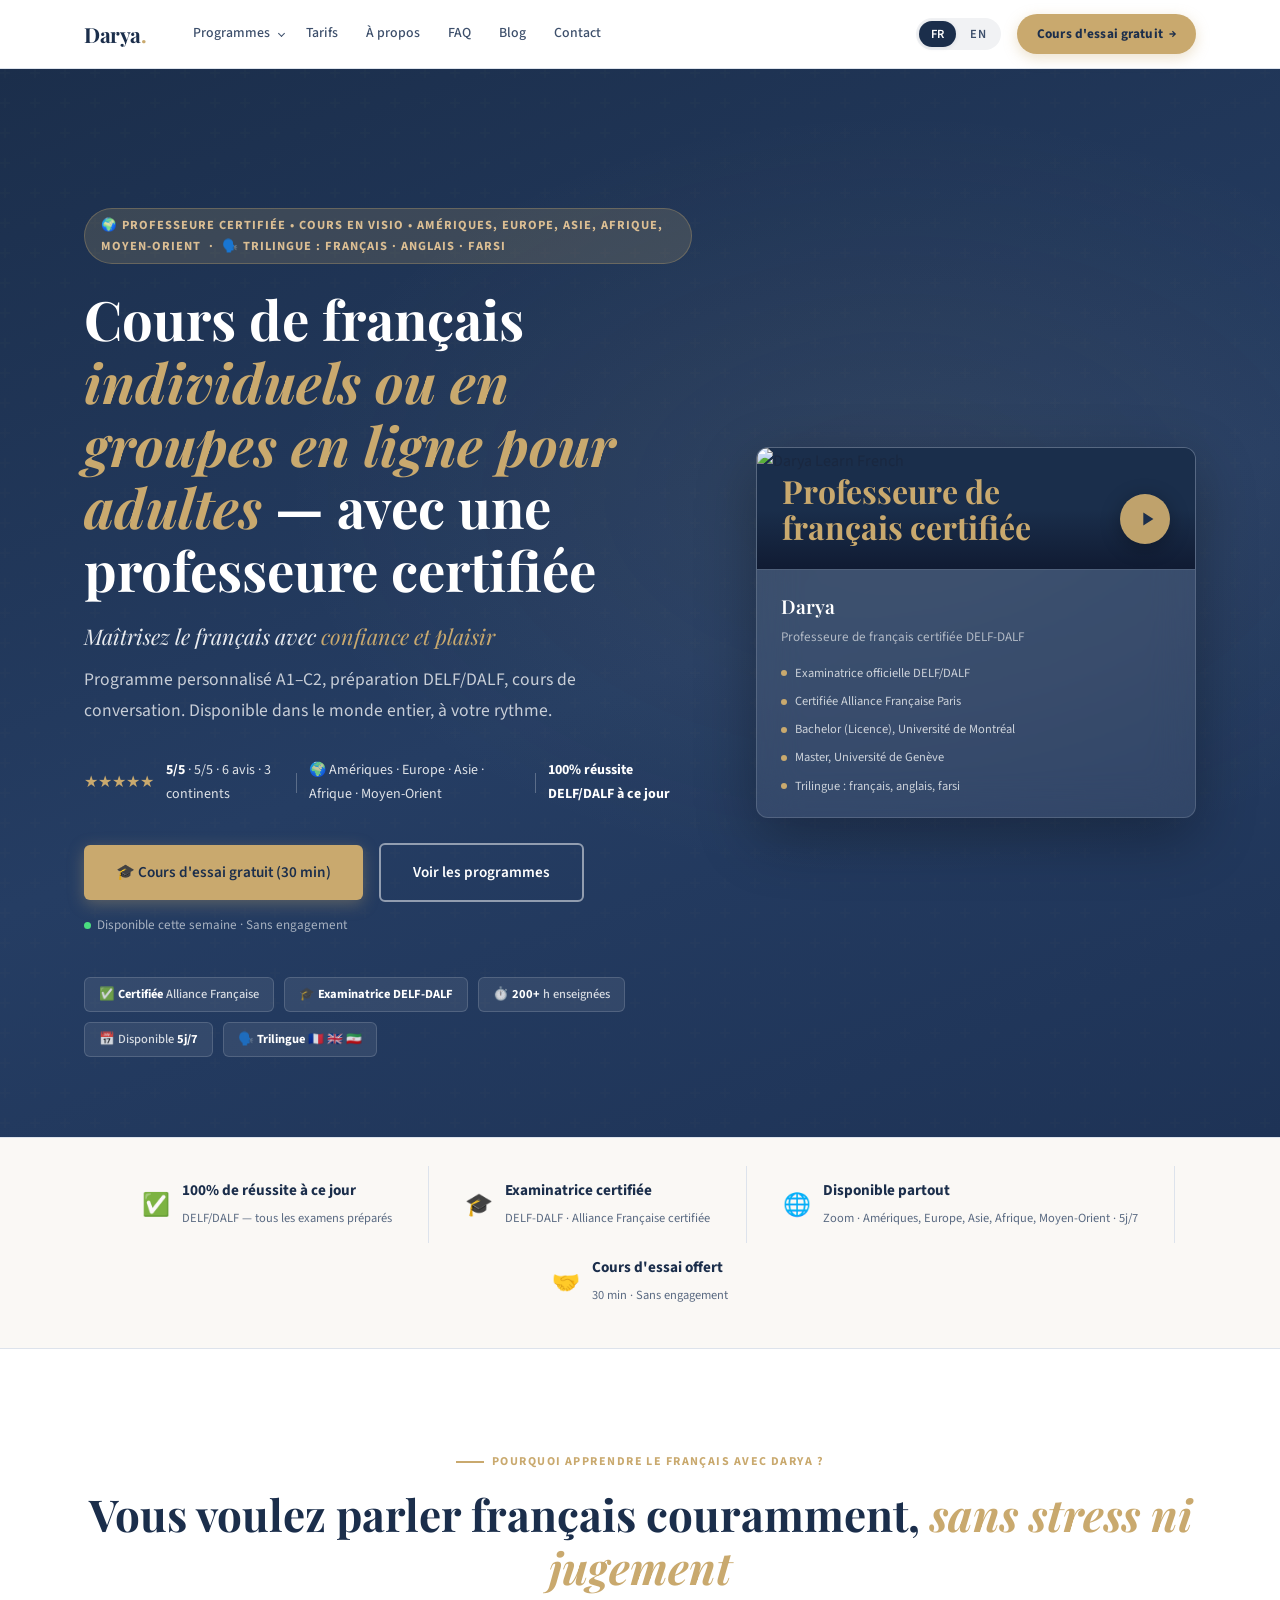
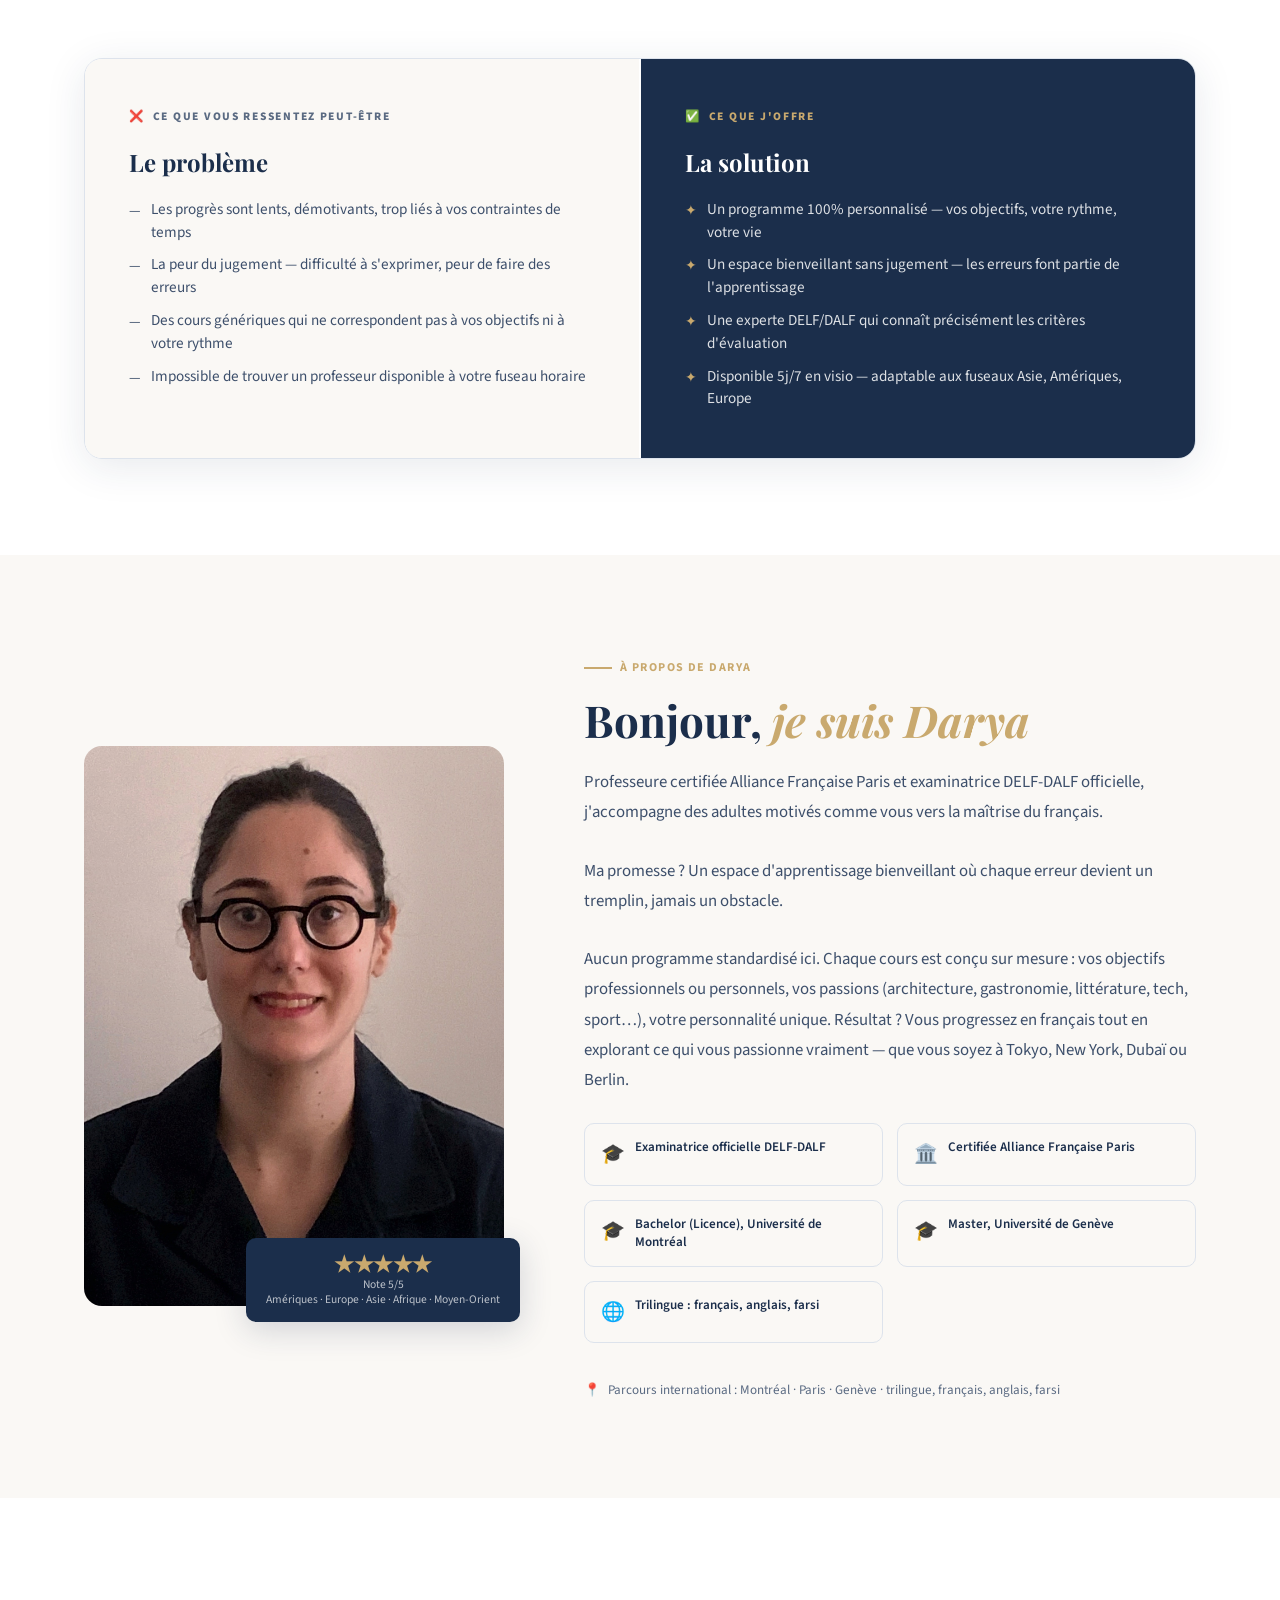
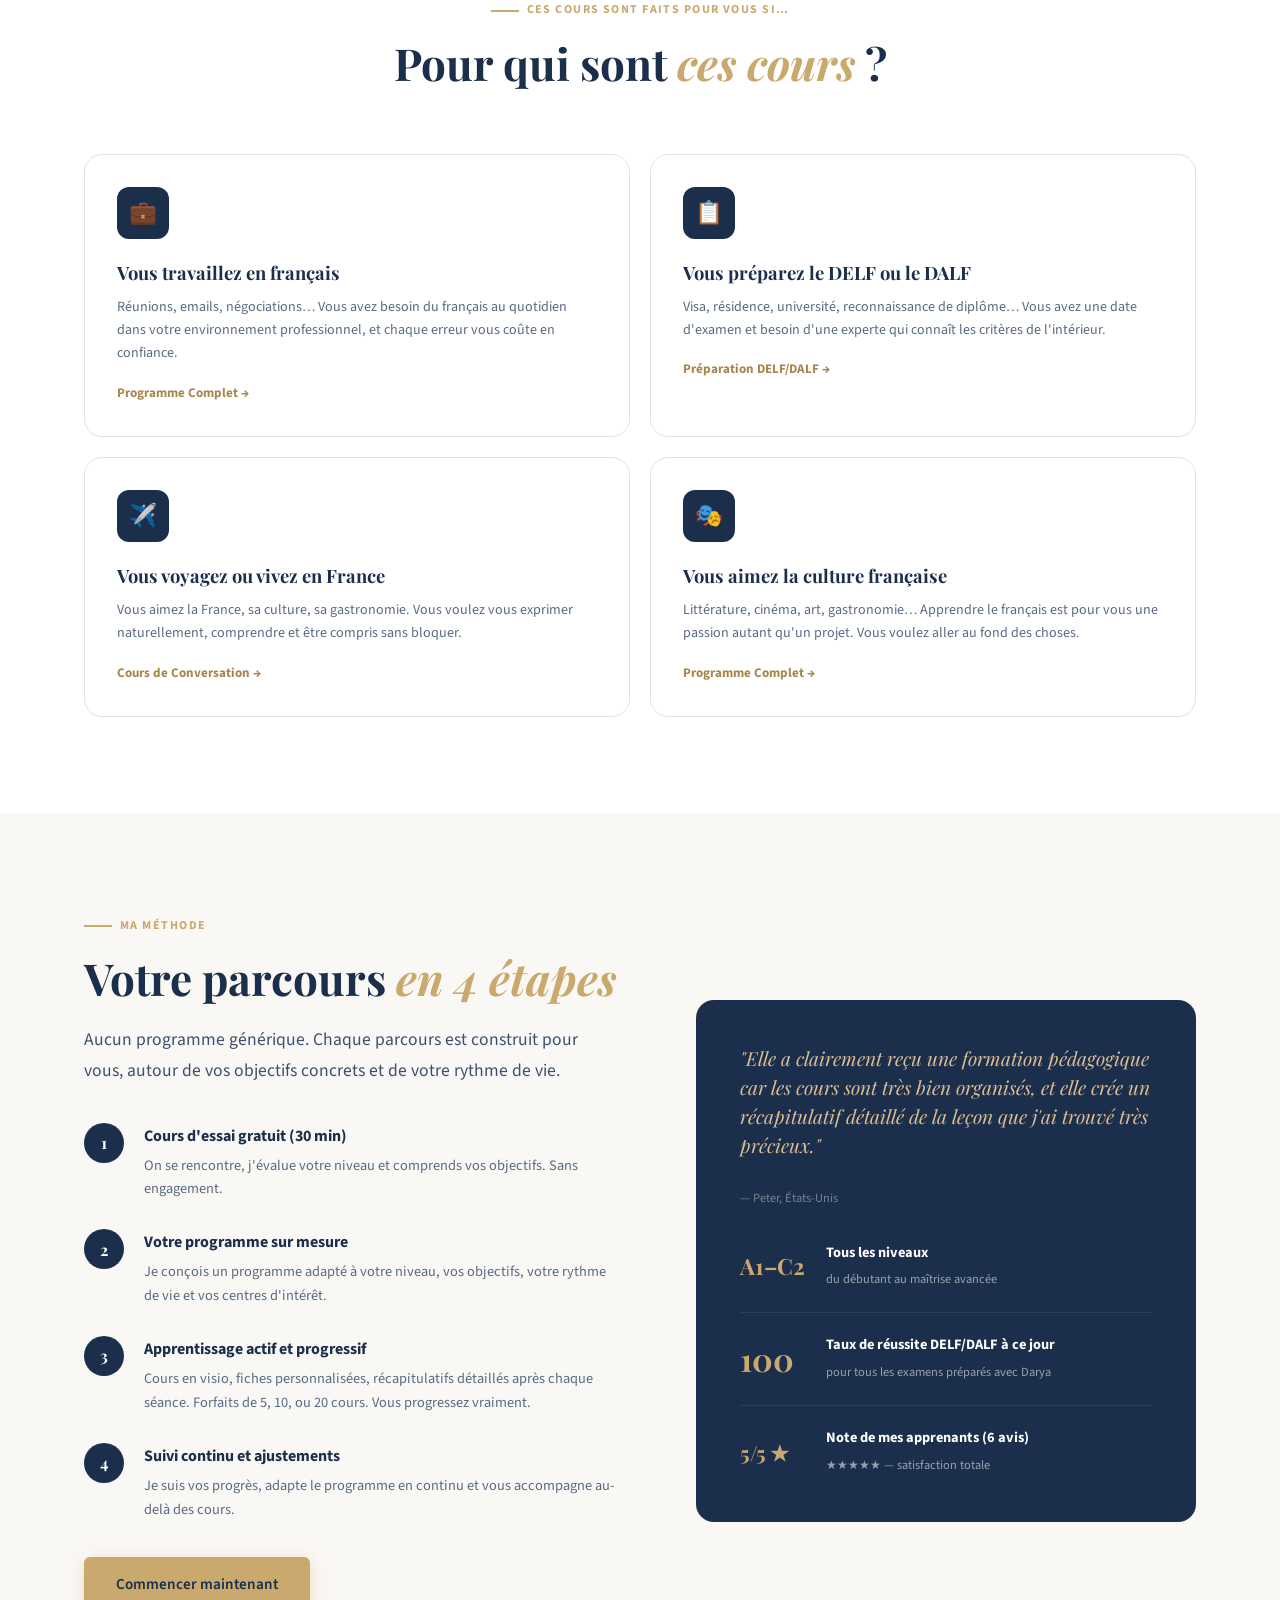
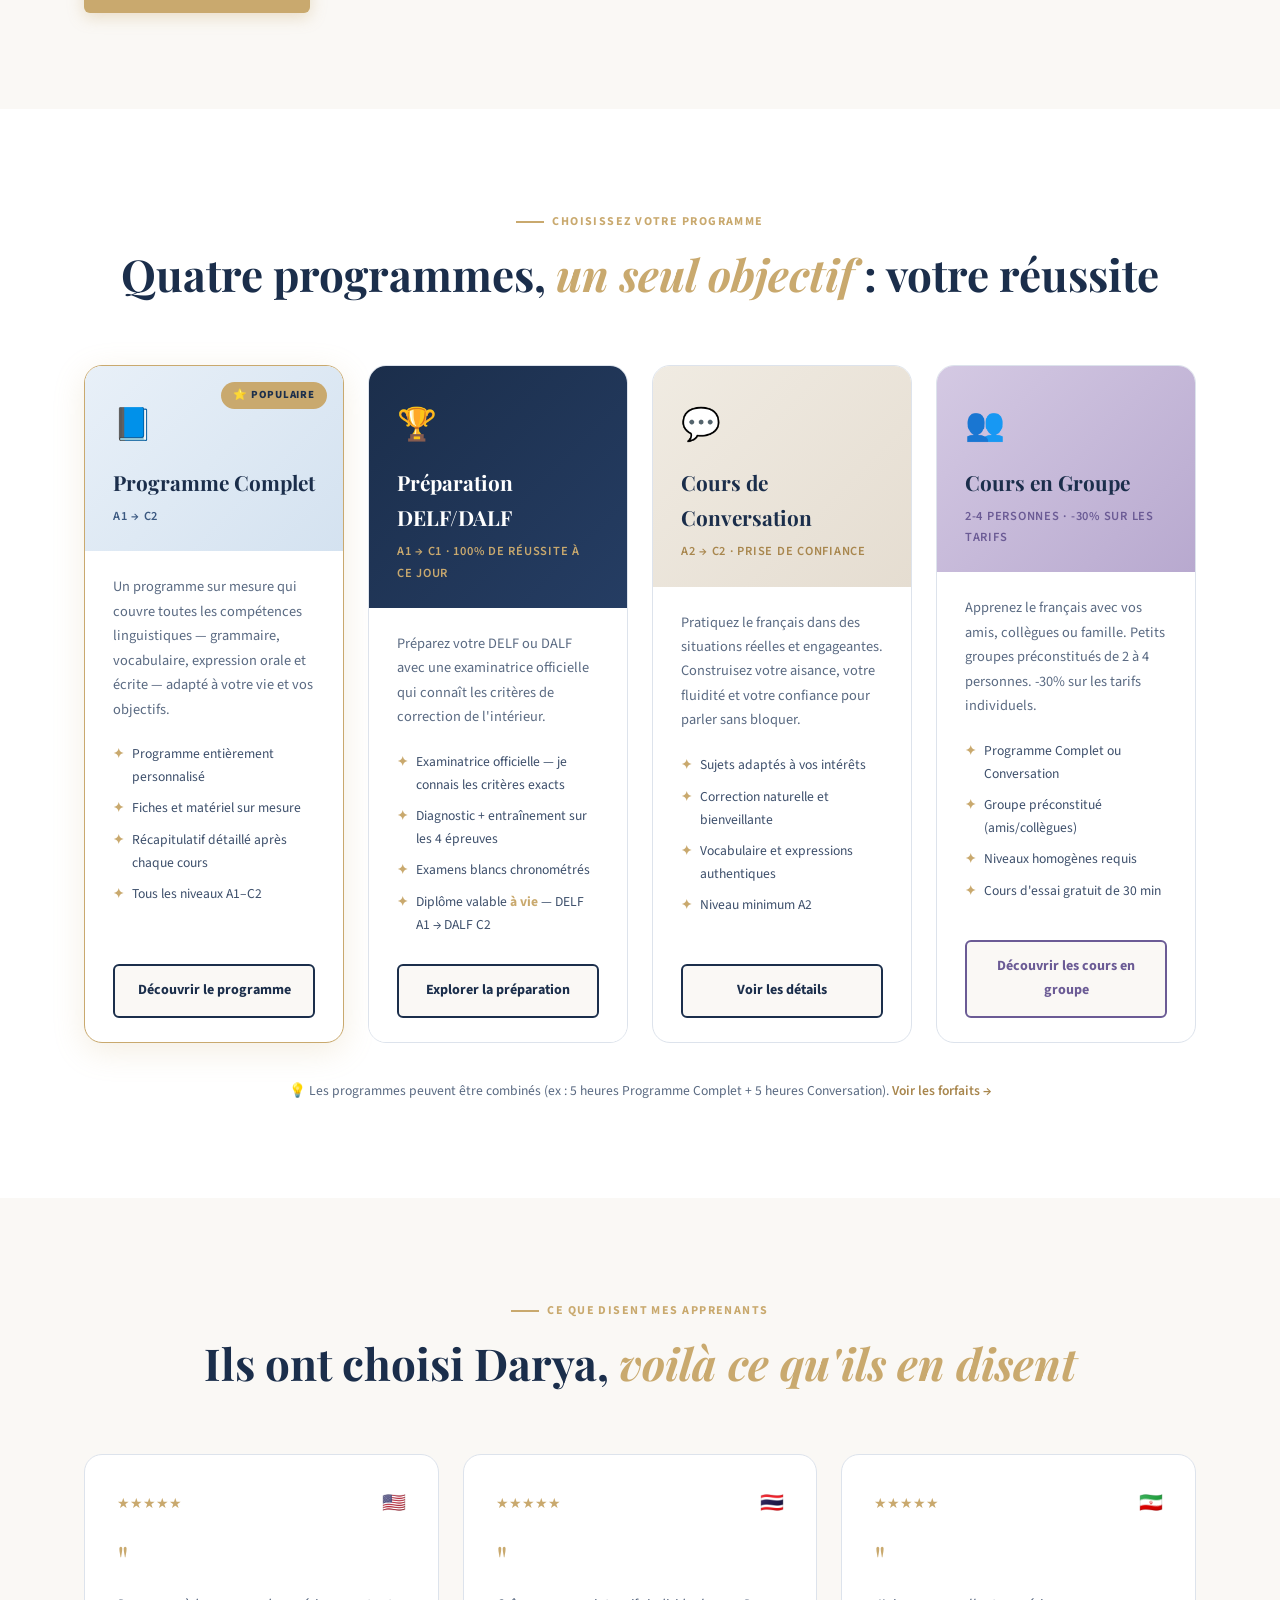
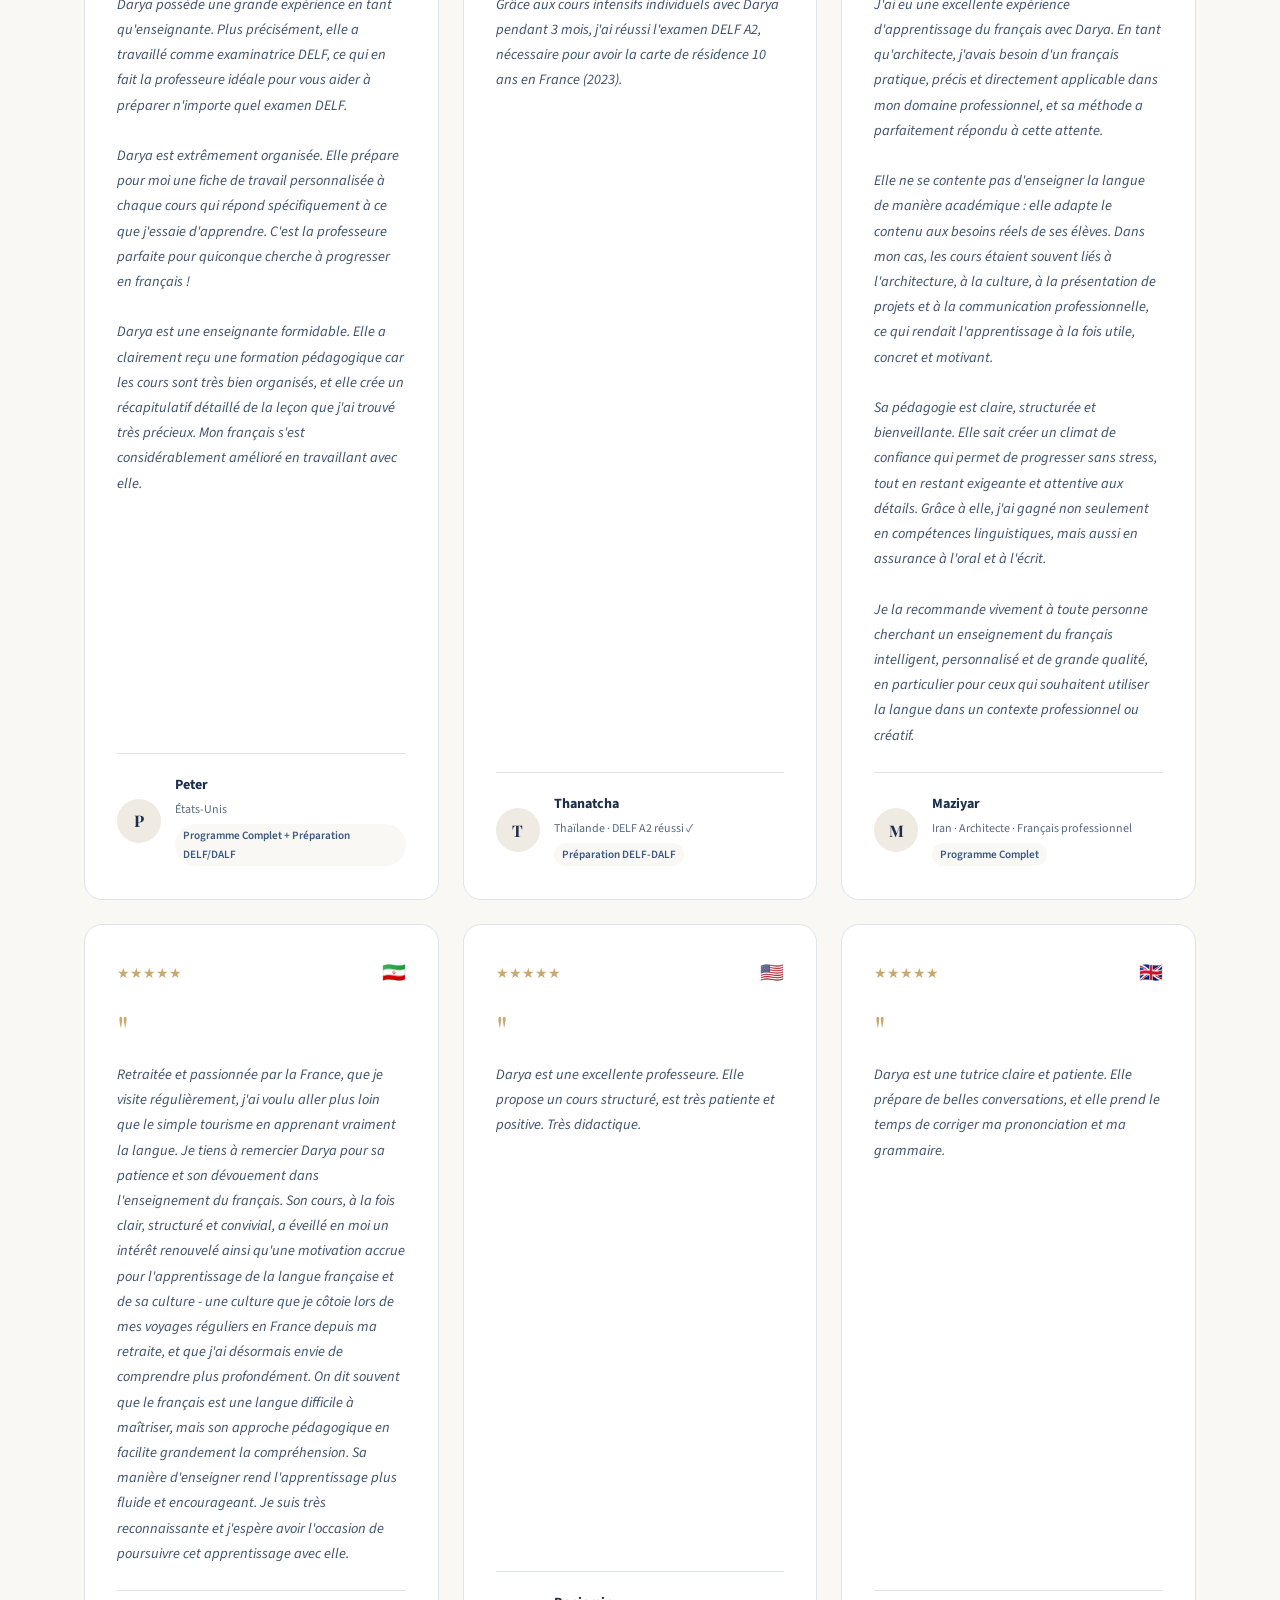
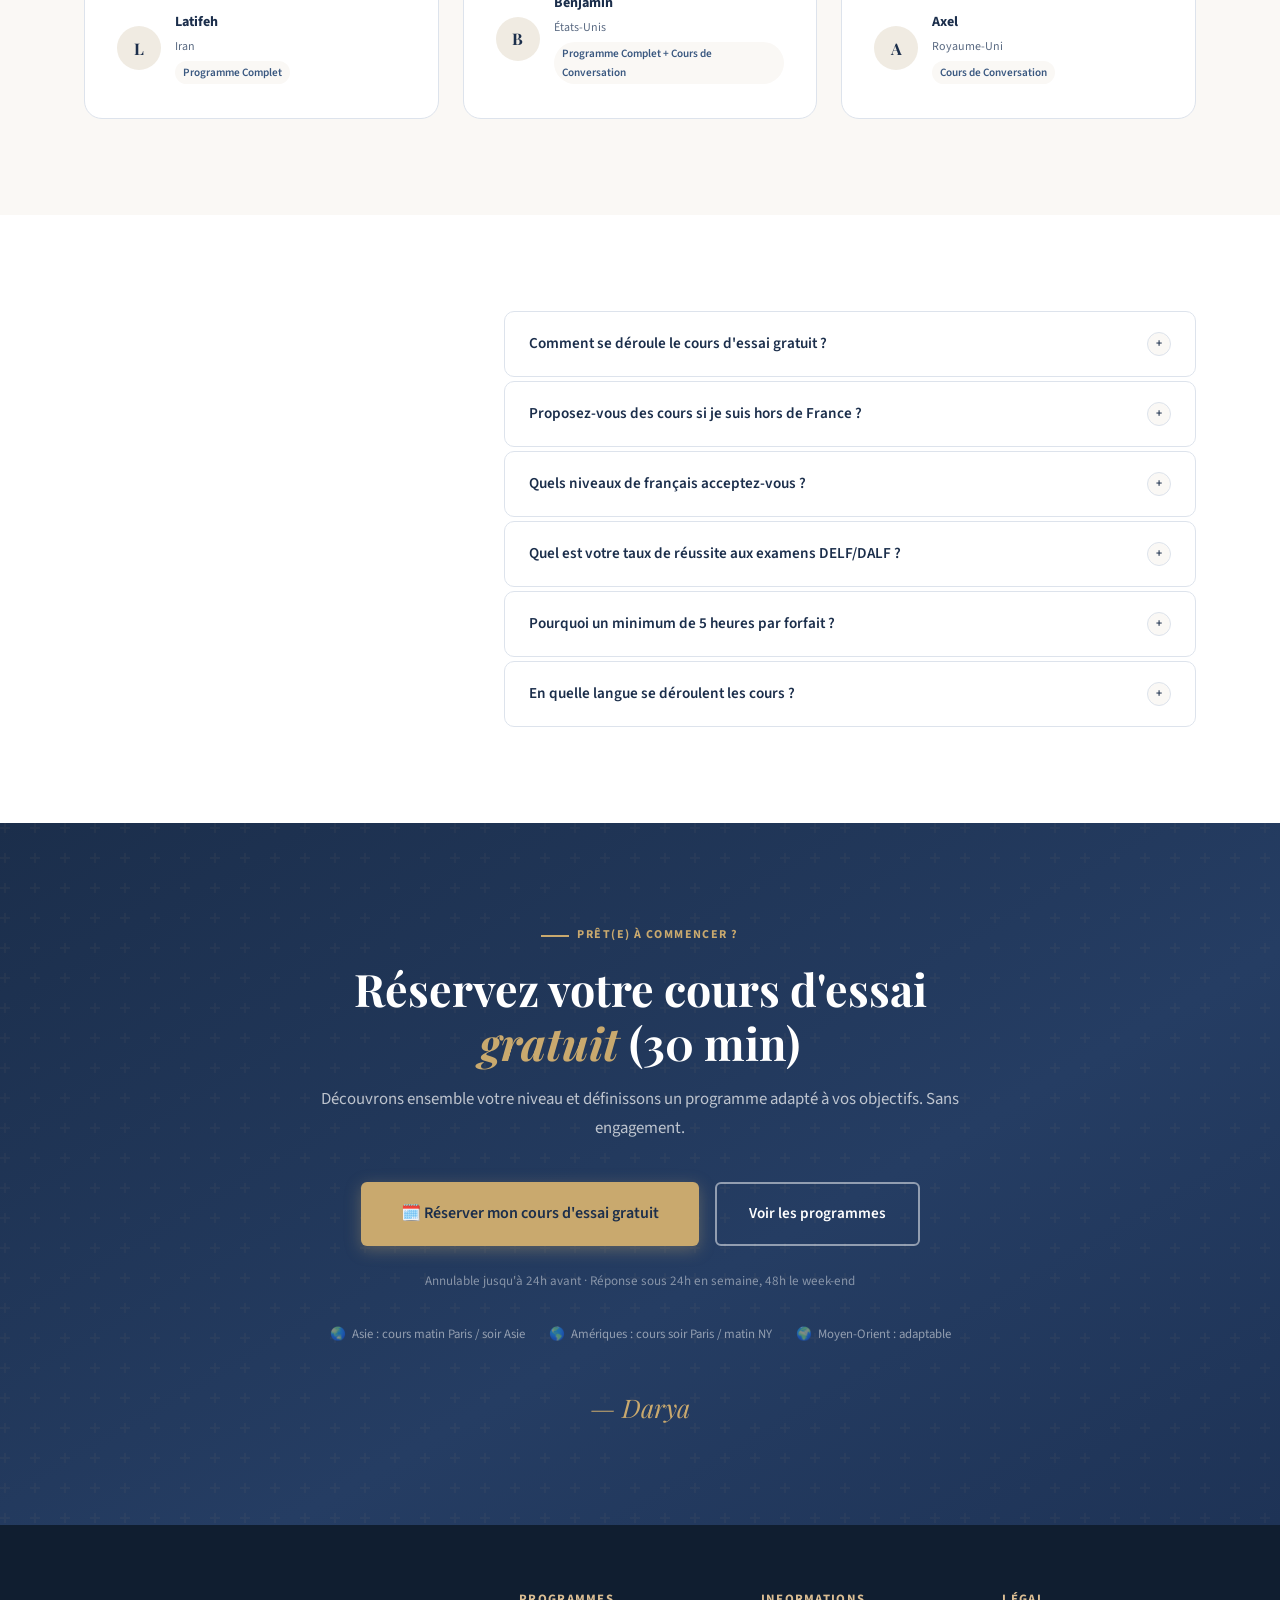
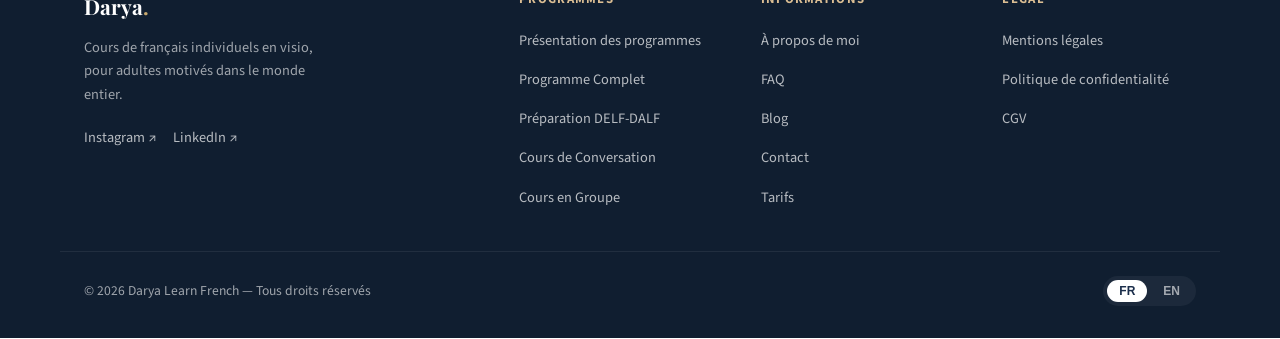
==== index.html @ 9ae34619 "Version finale 100% sans video" ====
<!DOCTYPE html>
<html lang="fr" data-lang="fr">

<head>
  <meta charset="UTF-8" />
  <meta name="viewport" content="width=device-width, initial-scale=1.0" />

  <!-- ══ SEO META ══ -->
  <title>Darya — Cours de français individuel en ligne pour adultes | Professeure certifiée DELF-DALF</title>
  <!-- EN title (for /en/ page): Darya — Individual Online French Lessons for Adults | DELF-DALF Certified Teacher -->
  <!-- Meta description : une seule par URL — FR pour /, EN pour /en/ -->
  <meta name="description"
    content="Cours de français individuel et en groupe en ligne pour adultes avec Darya, professeure certifiée DELF-DALF & Alliance Française. Niveaux A1–C2. Cours en groupe 2-4 personnes (-30%). 100% de réussite DELF/DALF à ce jour. Premier cours offert — Amériques, Europe, Asie." />
  <!-- EN meta description (à utiliser sur /en/) : Individual and group online French lessons for adults with Darya, DELF-DALF & Alliance Française certified teacher. Levels A1–C2. Group classes 2-4 people (-30%). 100% DELF/DALF pass rate. Free trial class — Americas, Europe, Asia. -->
  <link rel="canonical" href="https://daryalearnfrench.com/" />
  <!-- hreflang SEO international — marchés principaux -->
  <link rel="alternate" hreflang="fr" href="https://daryalearnfrench.com/" />
  <link rel="alternate" hreflang="fr-CA" href="https://daryalearnfrench.com/" />
  <link rel="alternate" hreflang="fr-CH" href="https://daryalearnfrench.com/" />
  <link rel="alternate" hreflang="fr-BE" href="https://daryalearnfrench.com/" />
  <link rel="alternate" hreflang="en" href="https://daryalearnfrench.com/en/" />
  <link rel="alternate" hreflang="en-US" href="https://daryalearnfrench.com/en/" />
  <link rel="alternate" hreflang="en-GB" href="https://daryalearnfrench.com/en/" />
  <link rel="alternate" hreflang="en-CA" href="https://daryalearnfrench.com/en/" />
  <link rel="alternate" hreflang="en-AU" href="https://daryalearnfrench.com/en/" />
  <link rel="alternate" hreflang="x-default" href="https://daryalearnfrench.com/" />

  <!-- Meta keywords (cohérence avec les autres pages du site) -->
  <meta name="keywords"
    content="cours de français en ligne, cours de français en groupe, professeure de français certifiée, cours particuliers français adultes, DELF DALF préparation, apprendre le français, French lessons online, French group classes, online French teacher, French tutor, learn French online, cours de français individuel, French small groups" />

  <!-- ══ OPEN GRAPH ══ -->
  <meta property="og:type" content="website" />
  <meta property="og:url" content="https://daryalearnfrench.com/" />
  <meta property="og:locale" content="fr_FR" />
  <meta property="og:locale:alternate" content="en_US" />
  <meta property="og:title"
    content="Darya — Cours de français individuel en ligne pour adultes | Professeure certifiée DELF-DALF" />
  <meta property="og:description"
    content="Cours individuels et en groupe en visio, programme personnalisé A1–C2. Cours en groupe 2-4 personnes (-30%). 100% de réussite DELF/DALF à ce jour. Amériques, Europe, Asie. Premier cours offert." />
  <meta property="og:image" content="https://daryalearnfrench.com/assets/og-image.jpg" />
  <meta property="og:image:alt" content="Darya, professeure de français certifiée DELF-DALF et Alliance Française" />
  <meta name="twitter:card" content="summary_large_image" />
  <meta name="twitter:title"
    content="Darya — Cours de français individuel en ligne pour adultes | Professeure certifiée DELF-DALF" />
  <meta name="twitter:description"
    content="Cours individuels et en groupe en visio, programme personnalisé A1–C2. Cours en groupe 2-4 personnes (-30%). 100% de réussite DELF/DALF à ce jour. Amériques, Europe, Asie. Premier cours offert." />
  <meta name="twitter:image" content="https://daryalearnfrench.com/assets/og-image.jpg" />

  <!-- ══ SCHEMA.ORG ══ -->
  <script type="application/ld+json">
  {
    "@context": "https://schema.org",
    "@graph": [
      {
        "@type": "Person",
        "@id": "https://daryalearnfrench.com/#darya",
        "name": "Darya",
        "jobTitle": "Professeure de français certifiée",
        "description": "Professeure de français certifiée DELF-DALF et Alliance Française, examinatrice officielle, cours individuels en visio pour adultes",
        "knowsLanguage": ["fr", "en", "fa"],
        "hasCredential": [
          { "@type": "EducationalOccupationalCredential", "name": "Certification DELF-DALF Examinatrice officielle" },
          { "@type": "EducationalOccupationalCredential", "name": "Alliance Française Paris — Certifiée" },
          { "@type": "EducationalOccupationalCredential", "name": "Bachelor (Licence), Université de Montréal" },
          { "@type": "EducationalOccupationalCredential", "name": "Master, Université de Genève" }
        ],
        "url": "https://daryalearnfrench.com/",
        "sameAs": ["https://www.linkedin.com/in/darya-feral-french-teacher-fle/"],
        "areaServed": [
          {"@type": "Country", "name": "United States"},
          {"@type": "Country", "name": "Canada"},
          {"@type": "Country", "name": "United Kingdom"},
          {"@type": "Country", "name": "Australia"},
          {"@type": "Country", "name": "Germany"},
          {"@type": "Country", "name": "Brazil"},
          {"@type": "Country", "name": "Japan"},
          {"@type": "Country", "name": "Switzerland"},
          {"@type": "Country", "name": "Belgium"},
          {"@type": "Country", "name": "France"},
          "Worldwide"
        ],
        "serviceType": ["French lessons", "Cours de français", "DELF preparation", "DALF preparation", "Conversation classes", "French group classes", "Cours de français en groupe"]
      },
      {
        "@type": "EducationalOrganization",
        "name": "Darya Learn French",
        "url": "https://daryalearnfrench.com/",
        "description": "Cours de français individuels et en groupe en ligne pour adultes, niveaux A1 à C2. Cours en petits groupes de 2-4 personnes.",
        "founder": { "@id": "https://daryalearnfrench.com/#darya" },
        "areaServed": "Worldwide",
        "availableLanguage": ["French", "English"]
      },
      {
        "@type": "Course",
        "name": "Programme Complet de Français A1–C2",
        "description": "Programme personnalisé couvrant tous les niveaux de A1 à C2, adapté à votre rythme et vos objectifs",
        "provider": { "@id": "https://daryalearnfrench.com/#darya" },
        "educationalLevel": "A1 to C2",
        "courseMode": "online",
        "inLanguage": "fr",
        "offers": { "@type": "Offer", "availability": "https://schema.org/InStock", "priceCurrency": "EUR", "priceSpecification": { "@type": "UnitPriceSpecification", "priceCurrency": "EUR", "description": "Forfait minimum 5 heures, tarif personnalisé selon programme. Free 30-min trial class available." }, "url": "https://daryalearnfrench.com/tarifs" }
      },
      {
        "@type": "Course",
        "name": "Cours de Français en Petits Groupes",
        "description": "Cours de français en ligne en petits groupes de 2 à 4 personnes, programme complet ou conversation. -30% sur les tarifs individuels.",
        "provider": { "@id": "https://daryalearnfrench.com/#darya" },
        "educationalLevel": "A1 to C2",
        "courseMode": "online",
        "inLanguage": "fr",
        "audience": {
          "@type": "EducationalAudience",
          "audienceType": "Small groups of 2-4 people"
        },
        "offers": {
          "@type": "AggregateOffer",
          "availability": "https://schema.org/InStock",
          "priceCurrency": "EUR",
          "lowPrice": "123",
          "highPrice": "315",
          "offerCount": "4",
          "url": "https://daryalearnfrench.com/cours-en-groupe"
        }
      },
      {
        "@type": "FAQPage",
        "mainEntity": [
          {
            "@type": "Question",
            "name": "Comment se déroule un cours d'essai gratuit ?",
            "acceptedAnswer": { "@type": "Answer", "text": "Le cours d'essai dure 30 minutes. Nous faisons connaissance, j'évalue votre niveau actuel, et nous définissons ensemble vos objectifs. C'est un échange sans engagement, en visio, sur Zoom." }
          },
          {
            "@type": "Question",
            "name": "Quels niveaux de français proposez-vous ?",
            "acceptedAnswer": { "@type": "Answer", "text": "J'accompagne tous les niveaux, de A1 (grand débutant) à C2 (maîtrise avancée). Chaque programme est entièrement personnalisé." }
          },
          {
            "@type": "Question",
            "name": "Proposez-vous des cours aux apprenants hors de France ?",
            "acceptedAnswer": { "@type": "Answer", "text": "Oui. Mes cours sont disponibles dans le monde entier — en Europe, en Asie et en Amérique. Les cours ont lieu en visio sur Zoom, 5 jours sur 7." }
          },
          {
            "@type": "Question",
            "name": "Pourquoi proposez-vous des forfaits minimum de 5 heures ?",
            "acceptedAnswer": { "@type": "Answer", "text": "L'apprentissage d'une langue demande de la régularité. Un forfait minimum de 5 heures me permet de construire un programme cohérent, de suivre votre progression et d'adapter continuellement le contenu à vos besoins. Les progrès réels se construisent dans la durée." }
          },
          {
            "@type": "Question",
            "name": "Quel est votre taux de réussite aux examens DELF/DALF ?",
            "acceptedAnswer": { "@type": "Answer", "text": "À ce jour, 100% des apprenants que j'ai préparés au DELF ou DALF ont réussi leur examen. En tant qu'examinatrice officielle certifiée, je connais précisément les critères d'évaluation et j'adapte la préparation en conséquence." }
          },
          {
            "@type": "Question",
            "name": "Proposez-vous des cours de français en groupe ?",
            "acceptedAnswer": { "@type": "Answer", "text": "Oui, je propose des cours en petits groupes de 2 à 4 personnes avec -30% sur les tarifs individuels. Vous devez venir avec votre groupe déjà formé (amis, collègues, famille). Tous les membres doivent avoir un niveau similaire (écart maximum d'1 sous-niveau). Un cours d'essai gratuit de 30 minutes est offert pour vérifier l'homogénéité du groupe." }
          }
        ]
      },
      {
        "@type": "AggregateRating",
        "itemReviewed": { "@id": "https://daryalearnfrench.com/#darya" },
        "ratingValue": "5",
        "bestRating": "5",
        "ratingCount": "6"
      }
    ]
  }
  </script>

  <!-- ══ FONTS ══ -->
  <link rel="preconnect" href="https://fonts.googleapis.com" />
  <link rel="preconnect" href="https://fonts.gstatic.com" crossorigin />
  <link
    href="https://fonts.googleapis.com/css2?family=Playfair+Display:ital,wght@0,400;0,600;0,700;1,400;1,600&family=Source+Sans+3:wght@300;400;500;600;700&display=swap"
    rel="stylesheet" />

  <!-- ══ COMPONENTS ══ -->
  <script src="./components/header.js" defer></script>
  <script src="./components/footer.js" defer></script>

  <style>
    /* ══════════════════════════════════════════
       CSS VARIABLES — DESIGN SYSTEM
    ══════════════════════════════════════════ */
    :root {
      --navy: #1B2E4B;
      --navy-mid: #253d63;
      --navy-light: #3a5880;
      --gold: #C9A96E;
      --gold-light: #dbbe93;
      --gold-dark: #a8864d;
      --cream: #FAF8F5;
      --cream-dark: #F0EBE2;
      --white: #FFFFFF;

      /* Palette pour "Cours en Groupe" - violet/lavande */
      --group-primary: #6B5B95;
      /* violet profond */
      --group-primary-light: #8b7db8;
      /* violet clair */
      --group-primary-dark: #4a3d6b;
      /* violet foncé */
      --group-accent: #B8A9CF;
      /* lavande */
      --group-accent-light: #d4c9e3;
      /* lavande clair */

      --text: #1A2840;
      --text-mid: #3d4f6b;
      --text-muted: #5a6a82;
      --border: #dde3ec;
      --shadow: rgba(27, 46, 75, 0.10);
      --shadow-lg: rgba(27, 46, 75, 0.18);

      --font-display: 'Playfair Display', Georgia, serif;
      --font-body: 'Source Sans 3', 'Helvetica Neue', sans-serif;

      --section-py: 96px;
      --container: 1160px;
      --radius: 10px;
      --radius-lg: 18px;

      --transition: 0.25s ease;
    }

    /* ══════════════════════════════════════════
       RESET & BASE
    ══════════════════════════════════════════ */
    *,
    *::before,
    *::after {
      box-sizing: border-box;
      margin: 0;
      padding: 0;
    }

    html {
      scroll-behavior: smooth;
      font-size: 16px;
    }

    body {
      font-family: var(--font-body);
      color: var(--text);
      background: var(--white);
      line-height: 1.7;
      -webkit-font-smoothing: antialiased;
      padding-top: 68px;
    }

    img {
      max-width: 100%;
      display: block;
    }

    a {
      color: inherit;
      text-decoration: none;
    }

    /* ══ LANG VISIBILITY ══ */
    body.en .lang-fr {
      display: none;
    }

    body.fr .lang-en {
      display: none;
    }

    body:not(.en):not(.fr) .lang-en {
      display: none;
    }

    /* ══ CONTAINER ══ */
    .container {
      max-width: var(--container);
      margin: 0 auto;
      padding: 0 24px;
    }

    /* ══ SECTION SPACING ══ */
    .section {
      padding: var(--section-py) 0;
    }

    .section--alt {
      background: var(--cream);
    }

    .section--dark {
      background: var(--navy);
      color: var(--white);
    }

    /* ══ ANIMATION ══ */
    .fade-up {
      opacity: 0;
      transform: translateY(28px);
      transition: opacity 0.65s ease, transform 0.65s ease;
    }

    .fade-up.visible {
      opacity: 1;
      transform: translateY(0);
    }

    .fade-up:nth-child(2) {
      transition-delay: 0.1s;
    }

    .fade-up:nth-child(3) {
      transition-delay: 0.2s;
    }

    .fade-up:nth-child(4) {
      transition-delay: 0.3s;
    }

    /* ══ EYEBROW ══ */
    .eyebrow {
      display: inline-flex;
      align-items: center;
      gap: 8px;
      font-family: var(--font-body);
      font-size: 0.75rem;
      font-weight: 700;
      letter-spacing: 0.12em;
      text-transform: uppercase;
      color: var(--gold);
      margin-bottom: 16px;
    }

    .eyebrow::before {
      content: '';
      width: 28px;
      height: 2px;
      background: var(--gold);
      display: inline-block;
    }

    /* ══ SECTION TITLES ══ */
    .section-title {
      font-family: var(--font-display);
      font-size: clamp(2rem, 4vw, 2.75rem);
      font-weight: 700;
      line-height: 1.2;
      color: var(--navy);
      margin-bottom: 20px;
    }

    .section-title em {
      font-style: italic;
      color: var(--gold);
    }

    .section-title--white {
      color: var(--white);
    }

    .section-title--white em {
      color: var(--gold-light);
    }

    .section-lead {
      font-size: 1.1rem;
      color: var(--text-mid);
      max-width: 600px;
      line-height: 1.75;
    }

    .section-lead--center {
      margin: 0 auto;
      text-align: center;
    }

    .section-header {
      text-align: center;
      margin-bottom: 64px;
    }

    /* ══ BUTTONS ══ */
    .btn {
      display: inline-flex;
      align-items: center;
      gap: 8px;
      padding: 15px 32px;
      border-radius: 6px;
      font-family: var(--font-body);
      font-size: 0.95rem;
      font-weight: 600;
      cursor: pointer;
      border: none;
      transition: all var(--transition);
      white-space: nowrap;
    }

    .btn--gold {
      background: var(--gold);
      color: var(--navy);
      box-shadow: 0 4px 16px rgba(201, 169, 110, 0.35);
    }

    .btn--gold:hover {
      background: var(--gold-dark);
      transform: translateY(-2px);
      box-shadow: 0 8px 24px rgba(201, 169, 110, 0.45);
    }

    .btn--outline-white {
      background: transparent;
      color: var(--white);
      border: 2px solid rgba(255, 255, 255, 0.5);
    }

    .btn--outline-white:hover {
      background: rgba(255, 255, 255, 0.12);
      border-color: var(--white);
    }

    .btn--outline-navy {
      background: transparent;
      color: var(--navy);
      border: 2px solid var(--navy);
    }

    .btn--outline-navy:hover {
      background: var(--navy);
      color: var(--white);
    }

    .btn-sub {
      display: block;
      font-size: 0.75rem;
      font-weight: 400;
      margin-top: 10px;
      color: var(--text-muted);
      text-align: center;
    }

    /* ══════════════════════════════════════════
       HERO
    ══════════════════════════════════════════ */
    .hero {
      padding: 140px 0 80px;
      background:
        radial-gradient(ellipse 80% 60% at 70% 40%, rgba(201, 169, 110, 0.08) 0%, transparent 60%),
        linear-gradient(160deg, var(--navy) 0%, #253d63 55%, #1e3356 100%);
      position: relative;
      overflow: hidden;
    }

    .hero::before {
      content: '';
      position: absolute;
      inset: 0;
      background-image: url("data:image/svg+xml,%3Csvg width='60' height='60' viewBox='0 0 60 60' xmlns='http://www.w3.org/2000/svg'%3E%3Cg fill='none' fill-rule='evenodd'%3E%3Cg fill='%23C9A96E' fill-opacity='0.04'%3E%3Cpath d='M36 34v-4h-2v4h-4v2h4v4h2v-4h4v-2h-4zm0-30V0h-2v4h-4v2h4v4h2V6h4V4h-4zM6 34v-4H4v4H0v2h4v4h2v-4h4v-2H6zM6 4V0H4v4H0v2h4v4h2V6h4V4H6z'/%3E%3C/g%3E%3C/g%3E%3C/svg%3E");
      opacity: 0.5;
    }

    .hero__inner {
      display: grid;
      grid-template-columns: 1fr 440px;
      gap: 64px;
      align-items: center;
      position: relative;
      z-index: 1;
    }

    .hero__eyebrow {
      display: inline-flex;
      align-items: center;
      gap: 10px;
      background: rgba(201, 169, 110, 0.18);
      border: 1px solid rgba(201, 169, 110, 0.3);
      border-radius: 100px;
      padding: 6px 16px;
      font-size: 0.78rem;
      font-weight: 700;
      letter-spacing: 0.08em;
      text-transform: uppercase;
      color: var(--gold-light);
      margin-bottom: 24px;
    }

    .hero__title {
      font-family: var(--font-display);
      font-size: clamp(2.2rem, 4.5vw, 3.4rem);
      font-weight: 700;
      line-height: 1.15;
      color: var(--white);
      margin-bottom: 20px;
    }

    .hero__title em {
      font-style: italic;
      color: var(--gold);
    }

    .hero__subtitle {
      font-size: 1.1rem;
      color: rgba(255, 255, 255, 0.75);
      line-height: 1.75;
      margin-bottom: 32px;
      max-width: 540px;
    }

    .hero__tagline {
      font-family: var(--font-display);
      font-size: 1.35rem;
      font-style: italic;
      color: rgba(255, 255, 255, 0.9);
      margin-bottom: 14px;
      line-height: 1.4;
    }

    .hero__tagline em {
      color: var(--gold);
      font-style: italic;
    }

    /* Social proof inline */
    .hero__proof {
      display: flex;
      align-items: center;
      gap: 12px;
      margin-bottom: 36px;
    }

    .hero__stars {
      display: flex;
      gap: 2px;
      color: var(--gold);
      font-size: 1rem;
    }

    .hero__proof-text {
      font-size: 0.875rem;
      color: rgba(255, 255, 255, 0.85);
    }

    .hero__proof-text strong {
      color: var(--white);
      font-weight: 700;
    }

    .hero__proof-divider {
      width: 1px;
      height: 20px;
      background: rgba(255, 255, 255, 0.25);
    }

    /* Hero actions */
    .hero__actions {
      display: flex;
      align-items: flex-start;
      flex-direction: column;
      gap: 12px;
      margin-bottom: 40px;
    }

    .hero__actions-row {
      display: flex;
      align-items: center;
      gap: 16px;
      flex-wrap: wrap;
    }

    .hero__urgency {
      font-size: 0.82rem;
      color: rgba(255, 255, 255, 0.6);
      display: flex;
      align-items: center;
      gap: 6px;
    }

    .hero__urgency .dot {
      width: 7px;
      height: 7px;
      background: #4ade80;
      border-radius: 50%;
      display: inline-block;
      animation: pulse 2s ease infinite;
    }

    @keyframes pulse {

      0%,
      100% {
        opacity: 1;
        transform: scale(1);
      }

      50% {
        opacity: 0.6;
        transform: scale(1.3);
      }
    }

    /* Hero badges */
    .hero__badges {
      display: flex;
      flex-wrap: wrap;
      gap: 10px;
    }

    .hero__badge {
      background: rgba(255, 255, 255, 0.08);
      border: 1px solid rgba(255, 255, 255, 0.15);
      border-radius: 6px;
      padding: 6px 14px;
      font-size: 0.78rem;
      color: rgba(255, 255, 255, 0.8);
      font-weight: 500;
    }

    .hero__badge strong {
      color: var(--white);
      font-weight: 700;
    }

    /* Hero photo card */
    .hero__card {
      background: rgba(255, 255, 255, 0.07);
      backdrop-filter: blur(20px);
      border: 1px solid rgba(255, 255, 255, 0.15);
      border-radius: var(--radius-lg);
      overflow: hidden;
      box-shadow: 0 32px 80px rgba(0, 0, 0, 0.3);
    }

    .hero__photo {
      width: 100%;
      aspect-ratio: 3/4;
      object-fit: cover;
      object-position: center top;
      background: linear-gradient(160deg, #253d63 0%, #1e3356 100%);
      display: flex;
      align-items: center;
      justify-content: center;
      position: relative;
    }

    .hero__photo-placeholder {
      width: 100%;
      aspect-ratio: 3/4;
      background: linear-gradient(160deg, #2a4570 0%, #1e3356 100%);
      display: flex;
      flex-direction: column;
      align-items: center;
      justify-content: center;
      gap: 16px;
      color: rgba(255, 255, 255, 0.4);
    }

    .hero__photo-icon {
      width: 80px;
      height: 80px;
      border-radius: 50%;
      background: rgba(201, 169, 110, 0.15);
      border: 2px solid rgba(201, 169, 110, 0.25);
      display: flex;
      align-items: center;
      justify-content: center;
      font-size: 2rem;
    }

    .hero__photo-label {
      font-size: 0.8rem;
      text-align: center;
      max-width: 180px;
      line-height: 1.5;
    }

    .hero__card-footer {
      padding: 20px 24px;
      border-top: 1px solid rgba(255, 255, 255, 0.1);
    }

    .hero__card-name {
      font-family: var(--font-display);
      font-size: 1.2rem;
      font-weight: 600;
      color: var(--white);
      margin-bottom: 4px;
    }

    .hero__card-role {
      font-size: 0.82rem;
      color: rgba(255, 255, 255, 0.6);
      margin-bottom: 14px;
    }

    .hero__card-creds {
      display: flex;
      flex-direction: column;
      gap: 7px;
    }

    .hero__cred {
      display: flex;
      align-items: center;
      gap: 8px;
      font-size: 0.78rem;
      color: rgba(255, 255, 255, 0.75);
    }

    .hero__cred-dot {
      width: 6px;
      height: 6px;
      background: var(--gold);
      border-radius: 50%;
      flex-shrink: 0;
    }

    /* ══════════════════════════════════════════
       TRUST BAR
    ══════════════════════════════════════════ */
    .trust-bar {
      background: var(--cream);
      border-top: 1px solid var(--border);
      border-bottom: 1px solid var(--border);
      padding: 28px 0;
    }

    .trust-bar__inner {
      display: flex;
      align-items: center;
      justify-content: center;
      gap: 0;
      flex-wrap: wrap;
    }

    .trust-item {
      display: flex;
      align-items: center;
      gap: 12px;
      padding: 12px 36px;
      border-right: 1px solid var(--border);
    }

    .trust-item:last-child {
      border-right: none;
    }

    .trust-icon {
      font-size: 1.4rem;
      line-height: 1;
    }

    .trust-label strong {
      display: block;
      font-size: 0.95rem;
      font-weight: 700;
      color: var(--navy);
    }

    .trust-label span {
      font-size: 0.78rem;
      color: var(--text-muted);
    }

    /* ══════════════════════════════════════════
       PROBLEM / SOLUTION
    ══════════════════════════════════════════ */
    .problem-solution {
      display: grid;
      grid-template-columns: 1fr 1fr;
      gap: 2px;
      border-radius: var(--radius-lg);
      overflow: hidden;
      border: 1px solid var(--border);
      box-shadow: 0 8px 40px var(--shadow);
    }

    .ps-col {
      padding: 48px 44px;
    }

    .ps-col--problem {
      background: var(--cream);
    }

    .ps-col--solution {
      background: var(--navy);
    }

    .ps-label {
      font-size: 0.72rem;
      font-weight: 800;
      letter-spacing: 0.15em;
      text-transform: uppercase;
      margin-bottom: 20px;
      display: flex;
      align-items: center;
      gap: 8px;
    }

    .ps-label--problem {
      color: var(--text-muted);
    }

    .ps-label--solution {
      color: var(--gold);
    }

    .ps-title {
      font-family: var(--font-display);
      font-size: 1.5rem;
      font-weight: 700;
      line-height: 1.3;
      margin-bottom: 20px;
    }

    .ps-title--problem {
      color: var(--navy);
    }

    .ps-title--solution {
      color: var(--white);
    }

    .ps-list {
      list-style: none;
      display: flex;
      flex-direction: column;
      gap: 10px;
    }

    .ps-item {
      display: flex;
      align-items: flex-start;
      gap: 10px;
      font-size: 0.95rem;
      line-height: 1.5;
    }

    .ps-item--problem {
      color: var(--text-mid);
    }

    .ps-item--solution {
      color: rgba(255, 255, 255, 0.85);
    }

    .ps-icon {
      flex-shrink: 0;
      font-size: 0.9rem;
      margin-top: 2px;
    }

    /* ══════════════════════════════════════════
       ABOUT DARYA
    ══════════════════════════════════════════ */
    .about__inner {
      display: grid;
      grid-template-columns: 420px 1fr;
      gap: 80px;
      align-items: center;
    }

    .about__photo-wrap {
      position: relative;
    }

    .about__photo {
      width: 100%;
      aspect-ratio: 4/5;
      border-radius: var(--radius-lg);
      object-fit: cover;
      background: linear-gradient(160deg, #e8e0d4 0%, #d4c9b9 100%);
    }

    .about__photo-placeholder {
      width: 100%;
      aspect-ratio: 4/5;
      border-radius: var(--radius-lg);
      background: linear-gradient(160deg, #e8e0d4 0%, #c9bfad 100%);
      display: flex;
      flex-direction: column;
      align-items: center;
      justify-content: center;
      gap: 16px;
      color: #8a7f6e;
    }

    .about__photo-badge {
      position: absolute;
      bottom: -16px;
      right: -16px;
      background: var(--navy);
      color: var(--white);
      border-radius: var(--radius);
      padding: 14px 20px;
      box-shadow: 0 8px 32px var(--shadow-lg);
      text-align: center;
    }

    .about__photo-badge-num {
      font-family: var(--font-display);
      font-size: 1.8rem;
      font-weight: 700;
      color: var(--gold);
      display: block;
      line-height: 1;
    }

    .about__photo-badge-label {
      font-size: 0.72rem;
      color: rgba(255, 255, 255, 0.7);
      line-height: 1.3;
      margin-top: 4px;
    }

    .about__content .eyebrow {
      color: var(--gold);
    }

    .about__bio {
      color: var(--text-mid);
      font-size: 1.05rem;
      line-height: 1.8;
      margin-bottom: 28px;
    }

    .about__creds {
      display: grid;
      grid-template-columns: 1fr 1fr;
      gap: 14px;
      margin-bottom: 36px;
    }

    .cred-item {
      display: flex;
      align-items: flex-start;
      gap: 10px;
      padding: 14px 16px;
      background: var(--cream);
      border-radius: var(--radius);
      border: 1px solid var(--border);
    }

    .cred-icon {
      font-size: 1.2rem;
      flex-shrink: 0;
    }

    .cred-text {
      font-size: 0.82rem;
      font-weight: 600;
      color: var(--navy);
      line-height: 1.4;
    }

    .about__locations {
      display: flex;
      align-items: center;
      gap: 8px;
      font-size: 0.82rem;
      color: var(--text-muted);
    }

    /* ══════════════════════════════════════════
       FOR WHOM (Personas)
    ══════════════════════════════════════════ */
    .personas-grid {
      display: grid;
      grid-template-columns: repeat(2, 1fr);
      gap: 20px;
    }

    .persona-card {
      padding: 32px;
      border-radius: var(--radius-lg);
      border: 1px solid var(--border);
      background: var(--white);
      transition: all var(--transition);
      cursor: default;
    }

    .persona-card:hover {
      border-color: var(--gold);
      box-shadow: 0 8px 32px var(--shadow);
      transform: translateY(-4px);
    }

    .persona-icon {
      width: 52px;
      height: 52px;
      border-radius: 12px;
      background: var(--navy);
      display: flex;
      align-items: center;
      justify-content: center;
      font-size: 1.4rem;
      margin-bottom: 18px;
    }

    .persona-title {
      font-family: var(--font-display);
      font-size: 1.15rem;
      font-weight: 700;
      color: var(--navy);
      margin-bottom: 8px;
    }

    .persona-desc {
      font-size: 0.88rem;
      color: var(--text-muted);
      line-height: 1.65;
      margin-bottom: 16px;
    }

    .persona-link {
      font-size: 0.82rem;
      font-weight: 700;
      color: var(--gold-dark);
      display: flex;
      align-items: center;
      gap: 4px;
      transition: gap var(--transition);
    }

    .persona-card:hover .persona-link {
      gap: 8px;
    }

    /* ══════════════════════════════════════════
       APPROACH
    ══════════════════════════════════════════ */
    .approach__inner {
      display: grid;
      grid-template-columns: 1fr 500px;
      gap: 80px;
      align-items: center;
    }

    .approach__steps {
      display: flex;
      flex-direction: column;
      gap: 28px;
      margin: 36px 0;
    }

    .approach__step {
      display: flex;
      gap: 20px;
      align-items: flex-start;
    }

    .step-num {
      width: 40px;
      height: 40px;
      border-radius: 50%;
      background: var(--navy);
      color: var(--white);
      font-family: var(--font-display);
      font-size: 1rem;
      font-weight: 700;
      display: flex;
      align-items: center;
      justify-content: center;
      flex-shrink: 0;
    }

    .step-body strong {
      display: block;
      font-size: 1rem;
      font-weight: 700;
      color: var(--navy);
      margin-bottom: 4px;
    }

    .step-body p {
      font-size: 0.9rem;
      color: var(--text-muted);
      line-height: 1.65;
    }

    .approach__visual {
      background: var(--navy);
      border-radius: var(--radius-lg);
      padding: 44px;
      color: var(--white);
    }

    .approach__visual-title {
      font-family: var(--font-display);
      font-size: 1.2rem;
      font-style: italic;
      color: var(--gold-light);
      margin-bottom: 28px;
      line-height: 1.5;
    }

    .approach__stat-list {
      display: flex;
      flex-direction: column;
      gap: 20px;
    }

    .approach__stat {
      display: flex;
      align-items: center;
      gap: 16px;
      padding-bottom: 20px;
      border-bottom: 1px solid rgba(255, 255, 255, 0.08);
    }

    .approach__stat:last-child {
      border-bottom: none;
      padding-bottom: 0;
    }

    .stat-val {
      font-family: var(--font-display);
      font-size: 2rem;
      font-weight: 700;
      color: var(--gold);
      min-width: 70px;
      line-height: 1;
    }

    .stat-desc strong {
      display: block;
      font-size: 0.9rem;
      font-weight: 700;
      color: var(--white);
    }

    .stat-desc span {
      font-size: 0.78rem;
      color: rgba(255, 255, 255, 0.55);
    }

    /* ══════════════════════════════════════════
       PROGRAMMES
    ══════════════════════════════════════════ */
    .programmes-grid {
      display: grid;
      grid-template-columns: repeat(4, 1fr);
      gap: 24px;
    }

    .prog-card {
      border-radius: var(--radius-lg);
      border: 1px solid var(--border);
      overflow: hidden;
      background: var(--white);
      transition: all 0.3s ease;
      display: flex;
      flex-direction: column;
    }

    .prog-card:hover {
      transform: translateY(-6px);
      box-shadow: 0 20px 60px var(--shadow-lg);
    }

    .prog-card--featured {
      border-color: var(--gold);
      box-shadow: 0 8px 32px rgba(201, 169, 110, 0.2);
    }

    .prog-card__header {
      padding: 32px 28px 24px;
      position: relative;
    }

    .prog-card--1 .prog-card__header {
      background: linear-gradient(135deg, #e8f0f8 0%, #d4e2f0 100%);
    }

    .prog-card--2 .prog-card__header {
      background: linear-gradient(135deg, var(--navy) 0%, #253d63 100%);
    }

    .prog-card--3 .prog-card__header {
      background: linear-gradient(135deg, #f0ebe2 0%, #e5ddd1 100%);
    }

    .prog-card--4 .prog-card__header {
      background: linear-gradient(135deg, var(--group-accent-light) 0%, var(--group-accent) 100%);
    }

    .prog-badge {
      position: absolute;
      top: 16px;
      right: 16px;
      padding: 4px 12px;
      border-radius: 100px;
      font-size: 0.68rem;
      font-weight: 800;
      letter-spacing: 0.08em;
      text-transform: uppercase;
    }

    .prog-badge--popular {
      background: var(--gold);
      color: var(--navy);
    }

    .prog-icon {
      font-size: 2rem;
      margin-bottom: 12px;
    }

    .prog-title {
      font-family: var(--font-display);
      font-size: 1.3rem;
      font-weight: 700;
      margin-bottom: 6px;
    }

    .prog-card--1 .prog-title,
    .prog-card--3 .prog-title,
    .prog-card--4 .prog-title {
      color: var(--navy);
    }

    .prog-card--2 .prog-title {
      color: var(--white);
    }

    .prog-level {
      font-size: 0.78rem;
      font-weight: 600;
      letter-spacing: 0.06em;
      text-transform: uppercase;
    }

    .prog-card--1 .prog-level {
      color: var(--navy-light);
    }

    .prog-card--2 .prog-level {
      color: var(--gold);
    }

    .prog-card--3 .prog-level {
      color: var(--gold-dark);
    }

    .prog-card--4 .prog-level {
      color: var(--group-primary);
    }

    .prog-card__body {
      padding: 24px 28px;
      flex: 1;
      display: flex;
      flex-direction: column;
    }

    .prog-card--2 .prog-card__body {
      background: var(--white);
    }

    .prog-card--2 .prog-desc {
      color: var(--text-muted);
    }

    .prog-card--2 .prog-feature {
      color: var(--text-mid);
    }

    .prog-card--2 .prog-feature-check {
      color: var(--gold);
    }

    .prog-desc {
      font-size: 0.9rem;
      color: var(--text-muted);
      line-height: 1.7;
      margin-bottom: 20px;
    }

    .prog-features {
      list-style: none;
      display: flex;
      flex-direction: column;
      gap: 8px;
      margin-bottom: 28px;
      flex: 1;
    }

    .prog-feature {
      display: flex;
      align-items: flex-start;
      gap: 8px;
      font-size: 0.85rem;
      color: var(--text-mid);
    }

    .prog-feature-check {
      color: var(--gold);
      font-size: 0.8rem;
      flex-shrink: 0;
      margin-top: 2px;
      font-weight: 700;
    }

    .prog-cta {
      display: block;
      width: 100%;
      padding: 13px 20px;
      border-radius: 6px;
      text-align: center;
      font-size: 0.88rem;
      font-weight: 700;
      transition: all var(--transition);
    }

    .prog-card--1 .prog-cta,
    .prog-card--3 .prog-cta,
    .prog-card--4 .prog-cta {
      background: var(--cream);
      color: var(--navy);
      border: 2px solid var(--navy);
    }

    .prog-card--1 .prog-cta:hover,
    .prog-card--3 .prog-cta:hover {
      background: var(--navy);
      color: var(--white);
    }

    .prog-card--4 .prog-cta {
      border-color: var(--group-primary);
      color: var(--group-primary);
    }

    .prog-card--4 .prog-cta:hover {
      background: var(--group-primary);
      color: var(--white);
    }

    .prog-card--2 .prog-cta {
      background: var(--cream);
      color: var(--navy);
      border: 2px solid var(--navy);
    }

    .prog-card--2 .prog-cta:hover {
      background: var(--navy);
      color: var(--white);
    }

    /* end programme cards */

    /* ══════════════════════════════════════════
       TESTIMONIALS
    ══════════════════════════════════════════ */
    .testimonials__grid {
      display: grid;
      grid-template-columns: repeat(3, 1fr);
      gap: 24px;
    }

    .testi-card {
      background: var(--white);
      border: 1px solid var(--border);
      border-radius: var(--radius-lg);
      padding: 32px;
      display: flex;
      flex-direction: column;
      transition: all var(--transition);
    }

    .testi-card:hover {
      box-shadow: 0 12px 40px var(--shadow);
      transform: translateY(-3px);
    }

    .testi-card--featured {
      background: var(--navy);
      border-color: var(--navy);
    }

    .testi-top {
      display: flex;
      align-items: center;
      justify-content: space-between;
      margin-bottom: 20px;
    }

    .testi-stars {
      display: flex;
      gap: 2px;
      color: var(--gold);
      font-size: 0.85rem;
    }

    .testi-country {
      font-size: 1.2rem;
    }

    .testi-quote {
      font-family: var(--font-display);
      font-size: 2.5rem;
      color: var(--gold);
      line-height: 1;
      margin-bottom: 12px;
    }

    .testi-card--featured .testi-quote {
      color: var(--gold-light);
    }

    .testi-text {
      font-size: 0.9rem;
      line-height: 1.75;
      color: var(--text-mid);
      flex: 1;
      margin-bottom: 24px;
      font-style: italic;
    }

    .testi-card--featured .testi-text {
      color: rgba(255, 255, 255, 0.8);
    }

    .testi-footer {
      display: flex;
      align-items: center;
      gap: 14px;
      padding-top: 20px;
      border-top: 1px solid var(--border);
    }

    .testi-card--featured .testi-footer {
      border-color: rgba(255, 255, 255, 0.1);
    }

    .testi-avatar {
      width: 44px;
      height: 44px;
      border-radius: 50%;
      background: var(--cream-dark);
      display: flex;
      align-items: center;
      justify-content: center;
      font-family: var(--font-display);
      font-weight: 700;
      color: var(--navy);
      font-size: 1rem;
      flex-shrink: 0;
    }

    .testi-card--featured .testi-avatar {
      background: rgba(201, 169, 110, 0.2);
      color: var(--gold-light);
    }

    .testi-name {
      font-size: 0.88rem;
      font-weight: 700;
      color: var(--navy);
    }

    .testi-card--featured .testi-name {
      color: var(--white);
    }

    .testi-meta {
      font-size: 0.75rem;
      color: var(--text-muted);
      margin-top: 2px;
    }

    .testi-card--featured .testi-meta {
      color: rgba(255, 255, 255, 0.5);
    }

    .testi-prog-tag {
      display: inline-block;
      margin-top: 4px;
      padding: 2px 8px;
      background: var(--cream);
      border-radius: 100px;
      font-size: 0.7rem;
      font-weight: 600;
      color: var(--navy-light);
    }

    .testi-card--featured .testi-prog-tag {
      background: rgba(201, 169, 110, 0.2);
      color: var(--gold-light);
    }

    /* ══════════════════════════════════════════
       FAQ
    ══════════════════════════════════════════ */
    .faq__inner {
      display: grid;
      grid-template-columns: 340px 1fr;
      gap: 80px;
      align-items: start;
    }

    .faq__aside {
      position: sticky;
      top: 100px;
    }

    .faq__list {
      display: flex;
      flex-direction: column;
      gap: 4px;
    }

    .faq__item {
      border: 1px solid var(--border);
      border-radius: var(--radius);
      overflow: hidden;
      background: var(--white);
      transition: border-color var(--transition);
    }

    .faq__item.open {
      border-color: var(--gold);
    }

    .faq__q {
      width: 100%;
      display: flex;
      align-items: center;
      justify-content: space-between;
      gap: 16px;
      padding: 20px 24px;
      background: none;
      border: none;
      cursor: pointer;
      text-align: left;
      font-family: var(--font-body);
      font-size: 0.95rem;
      font-weight: 600;
      color: var(--navy);
      line-height: 1.5;
      transition: color var(--transition);
    }

    .faq__q:hover {
      color: var(--gold-dark);
    }

    .faq__icon {
      width: 24px;
      height: 24px;
      border-radius: 50%;
      background: var(--cream);
      border: 1px solid var(--border);
      display: flex;
      align-items: center;
      justify-content: center;
      font-size: 0.75rem;
      color: var(--navy);
      flex-shrink: 0;
      transition: all var(--transition);
    }

    .faq__item.open .faq__icon {
      background: var(--gold);
      border-color: var(--gold);
      color: var(--white);
      transform: rotate(45deg);
    }

    .faq__a {
      max-height: 0;
      overflow: hidden;
      transition: max-height 0.4s ease;
    }

    .faq__a-inner {
      padding: 0 24px 20px;
      font-size: 0.9rem;
      color: var(--text-muted);
      line-height: 1.75;
      border-top: 1px solid var(--border);
      padding-top: 16px;
    }

    /* ══════════════════════════════════════════
       CTA SECTION
    ══════════════════════════════════════════ */
    .cta-section {
      background: linear-gradient(150deg, var(--navy) 0%, #253d63 60%, #1e3356 100%);
      padding: var(--section-py) 0;
      position: relative;
      overflow: hidden;
    }

    .cta-section::before {
      content: '';
      position: absolute;
      inset: 0;
      background-image: url("data:image/svg+xml,%3Csvg width='60' height='60' viewBox='0 0 60 60' xmlns='http://www.w3.org/2000/svg'%3E%3Cg fill='none' fill-rule='evenodd'%3E%3Cg fill='%23C9A96E' fill-opacity='0.05'%3E%3Cpath d='M36 34v-4h-2v4h-4v2h4v4h2v-4h4v-2h-4zm0-30V0h-2v4h-4v2h4v4h2V6h4V4h-4zM6 34v-4H4v4H0v2h4v4h2v-4h4v-2H6zM6 4V0H4v4H0v2h4v4h2V6h4V4H6z'/%3E%3C/g%3E%3C/g%3E%3C/svg%3E");
    }

    .cta-section__inner {
      position: relative;
      z-index: 1;
      text-align: center;
      max-width: 680px;
      margin: 0 auto;
    }

    .cta-section__title {
      font-family: var(--font-display);
      font-size: clamp(2rem, 4vw, 2.8rem);
      font-weight: 700;
      color: var(--white);
      line-height: 1.2;
      margin-bottom: 16px;
    }

    .cta-section__title em {
      font-style: italic;
      color: var(--gold);
    }

    .cta-section__sub {
      font-size: 1.05rem;
      color: rgba(255, 255, 255, 0.7);
      margin-bottom: 40px;
      line-height: 1.7;
    }

    .cta-section__actions {
      display: flex;
      justify-content: center;
      gap: 16px;
      flex-wrap: wrap;
      margin-bottom: 24px;
    }

    .cta-section__note {
      font-size: 0.82rem;
      color: rgba(255, 255, 255, 0.45);
    }

    .cta-section__signature {
      font-family: var(--font-display);
      font-size: 1.6rem;
      font-style: italic;
      color: var(--gold);
      margin-top: 40px;
    }

    .cta-section__timezone {
      margin-top: 32px;
      display: flex;
      align-items: center;
      justify-content: center;
      gap: 24px;
      flex-wrap: wrap;
    }

    .tz-flag {
      font-size: 0.8rem;
      color: rgba(255, 255, 255, 0.5);
      display: flex;
      align-items: center;
      gap: 6px;
    }

    /* ══════════════════════════════════════════
       STICKY CTA (MOBILE)
    ══════════════════════════════════════════ */
    .sticky-cta {
      display: none;
      position: fixed;
      bottom: 0;
      left: 0;
      right: 0;
      z-index: 999;
      padding: 12px 20px;
      background: var(--navy);
      border-top: 2px solid var(--gold);
      text-align: center;
    }

    .sticky-cta a {
      display: block;
      background: var(--gold);
      color: var(--navy);
      padding: 13px;
      border-radius: 6px;
      font-weight: 700;
      font-size: 0.9rem;
    }

    /* ══════════════════════════════════════════
       RESPONSIVE
    ══════════════════════════════════════════ */
    @media (max-width: 1024px) {
      .hero__inner {
        grid-template-columns: 1fr;
        gap: 48px;
      }

      .hero__card {
        max-width: 400px;
      }

      .hero {
        padding: 110px 0 64px;
      }

      .about__inner {
        grid-template-columns: 1fr;
        gap: 48px;
      }

      .about__photo-wrap {
        max-width: 400px;
      }

      .approach__inner {
        grid-template-columns: 1fr;
        gap: 48px;
      }

      .faq__inner {
        grid-template-columns: 1fr;
      }

      .faq__aside {
        position: static;
      }

      .footer__inner {
        grid-template-columns: 1fr 1fr;
      }

      .programmes-grid {
        grid-template-columns: repeat(2, 1fr);
      }
    }

    @media (max-width: 768px) {
      :root {
        --section-py: 64px;
      }


      .hero__actions-row {
        flex-direction: column;
        align-items: flex-start;
      }

      .trust-item {
        border-right: none;
        border-bottom: 1px solid var(--border);
        width: 100%;
      }

      .trust-bar__inner {
        flex-direction: column;
      }

      .problem-solution {
        grid-template-columns: 1fr;
      }

      .programmes-grid {
        grid-template-columns: 1fr;
      }

      .testimonials__grid {
        grid-template-columns: 1fr;
      }

      .personas-grid {
        grid-template-columns: 1fr;
      }

      .sticky-cta {
        display: block;
      }

      body {
        padding-bottom: 70px;
      }

      .cta-section__actions {
        flex-direction: column;
        align-items: center;
      }

      .about__creds {
        grid-template-columns: 1fr;
      }
    }

    /* ═══ CORRECTIF 12 — Responsive YouTube embed ════════════════════════════ */
    .hero__video-wrap {
      position: relative;
      width: 100%;
      padding-bottom: 133.33%;
      /* 3/4 aspect ratio for portrait */
      height: 0;
      overflow: hidden;
      border-radius: var(--radius, 12px);
      cursor: pointer;
    }

    .hero__video-wrap>* {
      position: absolute;
      top: 0;
      left: 0;
      width: 100%;
      height: 100%;
    }

    .hero__video-wrap iframe {
      border: none;
    }
  </style>

  <link rel="stylesheet" href="./responsive.css">

</head>

<body class="fr">

  <site-header data-active="accueil" data-base="./"></site-header>



  <!-- ══════════════════════════════════════════
  HERO
══════════════════════════════════════════ -->
  <section class="hero" aria-label="Introduction">
    <div class="container">
      <div class="hero__inner">

        <!-- Left: Text -->
        <div>
          <!-- H1 bilingue : un seul H1 dans le DOM, les deux langues présentes via span -->
          <div class="fade-up">
            <div class="hero__eyebrow lang-fr">🌍 Professeure certifiée • Cours en visio • Amériques, Europe, Asie,
              Afrique, Moyen-Orient &nbsp;·&nbsp; 🗣️ Trilingue : français · anglais · farsi</div>
            <div class="hero__eyebrow lang-en">🌍 Certified teacher • Online lessons • Americas, Europe, Asia, Africa,
              Middle East &nbsp;·&nbsp; 🗣️ Trilingual: French · English · Farsi</div>
            <h1 class="hero__title">
              <span class="lang-fr">Cours de français <em>individuels ou en groupes en ligne pour adultes</em> — avec
                une professeure certifiée</span>
              <span class="lang-en">Individual or group online <em>French lessons for adults</em> — with a certified
                teacher</span>
            </h1>
            <p class="hero__tagline">
              <span class="lang-fr">Maîtrisez le français avec <em>confiance et plaisir</em></span>
              <span class="lang-en">Master French with <em>confidence and joy</em></span>
            </p>
            <p class="hero__subtitle">
              <span class="lang-fr">Programme personnalisé A1–C2, préparation DELF/DALF, cours de conversation.
                Disponible dans le monde entier, à votre rythme.</span>
              <span class="lang-en">Personalized A1–C2 program, DELF/DALF preparation, conversation classes. Available
                worldwide, at your own pace.</span>
            </p>
          </div>

          <div class="hero__proof fade-up">
            <div class="hero__stars" aria-label="Note : 5 étoiles sur 5">★★★★★</div>
            <span class="hero__proof-text"><strong>5/5</strong> · <span class="lang-fr" lang="fr">5/5 · 6 avis · 3
                continents</span><span class="lang-en" lang="en">Average rating (6 reviews) · 3 continents</span></span>
            <div class="hero__proof-divider"></div>
            <span class="hero__proof-text">🌍 <span class="lang-fr" lang="fr">Amériques · Europe · Asie · Afrique ·
                Moyen-Orient</span><span class="lang-en" lang="en">Americas · Europe · Asia · Africa · Middle
                East</span></span>
            <div class="hero__proof-divider"></div>
            <span class="hero__proof-text"><strong class="lang-fr">100% réussite DELF/DALF à ce jour</strong><strong
                class="lang-en">100% DELF/DALF pass rate to date</strong></span>
          </div>

          <!-- CTA -->
          <div class="hero__actions fade-up">
            <div class="hero__actions-row">
              <a href="./contact.html" class="btn btn--gold lang-fr">
                🎓 Cours d'essai gratuit (30 min)
              </a>
              <a href="./contact.html" class="btn btn--gold lang-en">
                🎓 Free trial class (30 min)
              </a>
              <a href="./programmes.html" class="btn btn--outline-white lang-fr">Voir les programmes</a>
              <a href="./programmes.html" class="btn btn--outline-white lang-en">View programs</a>
            </div>
            <span class="hero__urgency">
              <span class="dot"></span>
              <span class="lang-fr" lang="fr">Disponible cette semaine · Sans engagement</span>
              <span class="lang-en" lang="en">Available this week · No commitment</span>
            </span>
          </div>

          <!-- Badges -->
          <div class="hero__badges fade-up">
            <span class="hero__badge">✅ <strong class="lang-fr">Certifiée</strong><strong
                class="lang-en">Certified</strong> Alliance Française</span>
            <span class="hero__badge">🎓 <strong>Examinatrice DELF-DALF</strong></span>
            <span class="hero__badge lang-fr">⏱️ <strong>200+</strong> h enseignées</span>
            <span class="hero__badge lang-en">⏱️ <strong>200+</strong> hours taught</span>
            <span class="hero__badge lang-fr">📅 Disponible <strong>5j/7</strong></span>
            <span class="hero__badge lang-en">📅 Available <strong>5 days/week</strong></span>
            <span class="hero__badge">🗣️ <strong class="lang-fr">Trilingue</strong><strong
                class="lang-en">Trilingual</strong> 🇫🇷 🇬🇧 🇮🇷</span>
          </div>
        </div>

        <!-- Right: Video card -->
        <div class="fade-up">
          <div class="hero__card"
            style="position: relative; border-radius: 12px; overflow: hidden; box-shadow: 0 20px 60px rgba(0,0,0,0.3);">

            <div id="videoTrigger"
              style="display: grid; width: 100%; background: #1a2e4b; overflow: hidden; cursor: pointer;">

              <img src="Darya-image-index.png" alt="Darya Learn French"
                style="grid-column: 1; grid-row: 1; width: 100%; height: auto; display: block; object-fit: cover;">

              <div
                style="grid-column: 1; grid-row: 1; align-self: end; height: 50%; background: linear-gradient(to top, rgba(15,25,48,0.9), transparent); pointer-events: none;">
              </div>

              <div
                style="grid-column: 1; grid-row: 1; justify-self: start; align-self: end; padding: 25px; z-index: 5; max-width: 80%;">
                <h2
                  style="font-family: var(--font-display); font-size: 2rem; color: #C9A96E; font-weight: 700; margin: 0; line-height: 1.1;">
                  <span class="lang-fr">Professeure de français certifiée</span>
                  <span class="lang-en">Certified French Teacher</span>
                </h2>
              </div>

              <div
                style="grid-column: 1; grid-row: 1; justify-self: end; align-self: end; padding: 25px; z-index: 5; pointer-events: none;">
                <div
                  style="width: 50px; height: 50px; border-radius: 50%; background: rgba(201,169,110,0.95); display: flex; align-items: center; justify-content: center; box-shadow: 0 4px 20px rgba(0,0,0,0.3);">
                  <svg width="22" height="22" viewBox="0 0 24 24" fill="#1B2E4B" style="margin-left:4px;">
                    <path d="M8 5v14l11-7z" />
                  </svg>
                </div>
              </div>

            </div>

            <div class="hero__card-footer">
              <div class="hero__card-name">Darya</div>
              <div class="hero__card-role lang-fr">Professeure de français certifiée DELF-DALF</div>
              <div class="hero__card-role lang-en">DELF-DALF Certified French Teacher</div>
              <div class="hero__card-creds">
                <span class="hero__cred"><span class="hero__cred-dot"></span><span class="lang-fr">Examinatrice
                    officielle DELF/DALF</span><span class="lang-en">Official DELF/DALF Examiner</span></span>
                <span class="hero__cred"><span class="hero__cred-dot"></span><span class="lang-fr">Certifiée Alliance
                    Française Paris</span><span class="lang-en">Alliance Française Paris certified</span></span>
                <span class="hero__cred"><span class="hero__cred-dot"></span><span class="lang-fr">Bachelor (Licence),
                    Université de Montréal</span><span class="lang-en">Bachelor's degree, University of
                    Montreal</span></span>
                <span class="hero__cred"><span class="hero__cred-dot"></span><span class="lang-fr">Master, Université de
                    Genève</span><span class="lang-en">Master's degree, University of Geneva</span></span>
                <span class="hero__cred"><span class="hero__cred-dot"></span><span class="lang-fr">Trilingue : français,
                    anglais, farsi</span><span class="lang-en">Trilingual: French, English, Farsi</span></span>
              </div>
            </div>

          </div>
        </div>

      </div>
    </div>

    <div id="videoModal"
      style="display: none; position: fixed; top: 0; left: 0; width: 100vw; height: 100vh; background: rgba(15,25,48,0.9); z-index: 9999999; align-items: center; justify-content: center; backdrop-filter: blur(8px);">

      <button id="closeModal"
        style="position: absolute; top: 20px; right: 30px; z-index: 1000; background: none; border: none; color: white; font-size: 50px; cursor: pointer; transition: transform 0.2s; line-height: 1;"
        onmouseover="this.style.transform='scale(1.2)'" onmouseout="this.style.transform='scale(1)'">&times;</button>

      <div
        style="width: 90%; max-width: 1000px; aspect-ratio: 16/9; border-radius: 16px; overflow: hidden; background: #000; box-shadow: 0 20px 50px rgba(0,0,0,0.5);">
        <video id="modalVideo" width="100%" height="100%" controls playsinline>
          <source src="Vidéo finale de présentation Darya copie.mp4" type="video/mp4">
        </video>
      </div>
    </div>

    <div id="customCursor"
      style="position: fixed; top: 0; left: 0; width: 85px; height: 85px; background: rgba(201,169,110,0.95); color: #1B2E4B; border-radius: 50%; display: flex; flex-direction: column; align-items: center; justify-content: center; font-weight: bold; font-family: sans-serif; opacity: 0; pointer-events: none; z-index: 99999999; transform: translate(-50%, -50%); text-transform: uppercase; line-height: 1.2;">
      <svg width="22" height="22" viewBox="0 0 24 24" fill="#1B2E4B" style="margin-left:4px; margin-bottom:4px;">
        <path d="M8 5v14l11-7z" />
      </svg>
      <span id="customCursorText" style="font-size: 0.75rem; letter-spacing: 0.05em;"></span>
    </div>

  </section>


  <!-- ══════════════════════════════════════════
  TRUST BAR
══════════════════════════════════════════ -->
  <div class="trust-bar" role="complementary" aria-label="Indicateurs de confiance">
    <div class="trust-bar__inner">
      <div class="trust-item">
        <span class="trust-icon">✅</span>
        <div class="trust-label">
          <strong class="lang-fr">100% de réussite à ce jour</strong>
          <strong class="lang-en">100% pass rate to date</strong>
          <span class="lang-fr" lang="fr">DELF/DALF — tous les examens préparés</span>
          <span class="lang-en" lang="en">DELF/DALF — all exams prepared so far</span>
        </div>
      </div>
      <div class="trust-item">
        <span class="trust-icon">🎓</span>
        <div class="trust-label">
          <strong class="lang-fr">Examinatrice certifiée</strong>
          <strong class="lang-en">Certified examiner</strong>
          <span class="lang-fr" lang="fr">DELF-DALF · Alliance Française certifiée</span>
          <span class="lang-en" lang="en">DELF-DALF · Alliance Française certified</span>
        </div>
      </div>
      <div class="trust-item">
        <span class="trust-icon">🌐</span>
        <div class="trust-label">
          <strong class="lang-fr">Disponible partout</strong>
          <strong class="lang-en">Available worldwide</strong>
          <span class="lang-fr" lang="fr">Zoom · Amériques, Europe, Asie, Afrique, Moyen-Orient · 5j/7</span>
          <span class="lang-en" lang="en">Zoom · Americas, Europe, Asia, Africa, Middle East · 5 days/week</span>
        </div>
      </div>
      <div class="trust-item">
        <span class="trust-icon">🤝</span>
        <div class="trust-label">
          <strong class="lang-fr">Cours d'essai offert</strong>
          <strong class="lang-en">Free trial class</strong>
          <span class="lang-fr" lang="fr">30 min · Sans engagement</span>
          <span class="lang-en" lang="en">30 min · No commitment</span>
        </div>
      </div>
    </div>
  </div>


  <!-- ══════════════════════════════════════════
  PROBLEM / SOLUTION
══════════════════════════════════════════ -->
  <section class="section" aria-labelledby="ps-heading">
    <div class="container">
      <div class="section-header fade-up">
        <div class="eyebrow lang-fr">Pourquoi apprendre le français avec Darya ?</div>
        <div class="eyebrow lang-en">Why learn French with Darya?</div>
        <h2 class="section-title" id="ps-heading">
          <span class="lang-fr" lang="fr">Vous voulez parler français couramment, <em>sans stress ni
              jugement</em></span>
          <span class="lang-en" lang="en">You want to speak French fluently, <em>without stress or judgment</em></span>
        </h2>
      </div>
      <div class="problem-solution fade-up">
        <div class="ps-col ps-col--problem">
          <div class="ps-label ps-label--problem">❌ <span class="lang-fr" lang="fr">Ce que vous ressentez
              peut-être</span><span class="lang-en" lang="en">What you might be feeling</span></div>
          <h3 class="ps-title ps-title--problem lang-fr">Le problème</h3>
          <h3 class="ps-title ps-title--problem lang-en">The challenge</h3>
          <ul class="ps-list">
            <li class="ps-item ps-item--problem">
              <span class="ps-icon">—</span>
              <span class="lang-fr" lang="fr">Les progrès sont lents, démotivants, trop liés à vos contraintes de
                temps</span>
              <span class="lang-en" lang="en">Progress feels slow and discouraging, hard to fit into your
                schedule</span>
            </li>
            <li class="ps-item ps-item--problem">
              <span class="ps-icon">—</span>
              <span class="lang-fr" lang="fr">La peur du jugement — difficulté à s'exprimer, peur de faire des
                erreurs</span>
              <span class="lang-en" lang="en">Fear of judgment — hard to speak up, afraid of making mistakes</span>
            </li>
            <li class="ps-item ps-item--problem">
              <span class="ps-icon">—</span>
              <span class="lang-fr" lang="fr">Des cours génériques qui ne correspondent pas à vos objectifs ni à votre
                rythme</span>
              <span class="lang-en" lang="en">Generic courses that don't match your goals or learning pace</span>
            </li>
            <li class="ps-item ps-item--problem">
              <span class="ps-icon">—</span>
              <span class="lang-fr" lang="fr">Impossible de trouver un professeur disponible à votre fuseau
                horaire</span>
              <span class="lang-en" lang="en">Can't find a teacher available in your time zone</span>
            </li>
          </ul>
        </div>
        <div class="ps-col ps-col--solution">
          <div class="ps-label ps-label--solution">✅ <span class="lang-fr" lang="fr">Ce que j'offre</span><span
              class="lang-en" lang="en">What I offer</span></div>
          <h3 class="ps-title ps-title--solution lang-fr">La solution</h3>
          <h3 class="ps-title ps-title--solution lang-en">The solution</h3>
          <ul class="ps-list">
            <li class="ps-item ps-item--solution">
              <span class="ps-icon" style="color:var(--gold)">✦</span>
              <span class="lang-fr" lang="fr">Un programme 100% personnalisé — vos objectifs, votre rythme, votre
                vie</span>
              <span class="lang-en" lang="en">A 100% personalized program — your goals, your pace, your life</span>
            </li>
            <li class="ps-item ps-item--solution">
              <span class="ps-icon" style="color:var(--gold)">✦</span>
              <span class="lang-fr" lang="fr">Un espace bienveillant sans jugement — les erreurs font partie de
                l'apprentissage</span>
              <span class="lang-en" lang="en">A kind, judgment-free space — mistakes are part of learning</span>
            </li>
            <li class="ps-item ps-item--solution">
              <span class="ps-icon" style="color:var(--gold)">✦</span>
              <span class="lang-fr" lang="fr">Une experte DELF/DALF qui connaît précisément les critères
                d'évaluation</span>
              <span class="lang-en" lang="en">A DELF/DALF expert who knows exactly what evaluators look for</span>
            </li>
            <li class="ps-item ps-item--solution">
              <span class="ps-icon" style="color:var(--gold)">✦</span>
              <span class="lang-fr" lang="fr">Disponible 5j/7 en visio — adaptable aux fuseaux Asie, Amériques,
                Europe</span>
              <span class="lang-en" lang="en">Available 5 days a week via video — flexible for Asia, Americas, Europe
                time zones</span>
            </li>
          </ul>
        </div>
      </div>
    </div>
  </section>


  <!-- ══════════════════════════════════════════
  ABOUT DARYA
══════════════════════════════════════════ -->
  <section class="section section--alt" aria-labelledby="about-heading">
    <div class="container">
      <div class="about__inner">
        <!-- Photo -->
        <div class="about__photo-wrap fade-up">
          <img
            src="[data-uri]"
            alt="Portrait de Darya"
            style="width:100%;height:100%;object-fit:cover;object-position:center top;border-radius:var(--radius-lg);" />
          <div class="about__photo-badge">
            <span class="about__photo-badge-num" style="font-size:1.4rem;letter-spacing:-0.02em;">★★★★★</span>
            <div class="about__photo-badge-label lang-fr">Note 5/5<br>Amériques · Europe · Asie · Afrique · Moyen-Orient
            </div>
            <div class="about__photo-badge-label lang-en">Rated 5/5<br>Americas · Europe · Asia · Africa · Middle East
            </div>
          </div>
        </div>
        <!-- Content -->
        <div class="about__content fade-up">
          <!-- FR -->
          <div class="lang-fr">
            <div class="eyebrow">À propos de Darya</div>
            <h2 class="section-title" id="about-heading">Bonjour, <em>je suis Darya</em></h2>
            <p class="about__bio">
              Professeure certifiée Alliance Française Paris et examinatrice DELF-DALF officielle, j'accompagne des
              adultes motivés comme vous vers la maîtrise du français.
            </p>
            <p class="about__bio">
              Ma promesse ? Un espace d'apprentissage bienveillant où chaque erreur devient un tremplin, jamais un
              obstacle.
            </p>
            <p class="about__bio">
              Aucun programme standardisé ici. Chaque cours est conçu sur mesure : vos objectifs professionnels ou
              personnels, vos passions (architecture, gastronomie, littérature, tech, sport…), votre personnalité
              unique. Résultat ? Vous progressez en français tout en explorant ce qui vous passionne vraiment — que vous
              soyez à Tokyo, New York, Dubaï ou Berlin.
            </p>
          </div>
          <!-- EN -->
          <div class="lang-en">
            <div class="eyebrow">About Darya</div>
            <h2 class="section-title" id="about-heading-en">Hello, <em>I'm Darya</em></h2>
            <p class="about__bio">
              Alliance Française Paris certified teacher and official DELF-DALF examiner, I support motivated adults
              like you toward mastering French.
            </p>
            <p class="about__bio">
              My promise? A supportive learning space where every mistake becomes a stepping stone, never an obstacle.
            </p>
            <p class="about__bio">
              No cookie-cutter program here. Every lesson is designed around your personal or professional goals, your
              passions (architecture, gastronomy, literature, tech, sport…), your unique personality. The result? You
              progress in French while exploring what truly fascinates you — whether you're in Tokyo, New York, Dubai or
              Berlin.
            </p>
          </div>

          <!-- Credentials grid -->
          <div class="about__creds">
            <div class="cred-item">
              <span class="cred-icon">🎓</span>
              <span class="cred-text lang-fr">Examinatrice officielle DELF-DALF</span>
              <span class="cred-text lang-en">Official DELF-DALF Examiner</span>
            </div>
            <div class="cred-item">
              <span class="cred-icon">🏛️</span>
              <span class="cred-text lang-fr">Certifiée Alliance Française Paris</span>
              <span class="cred-text lang-en">Alliance Française Paris certified</span>
            </div>
            <div class="cred-item">
              <span class="cred-icon">🎓</span>
              <span class="cred-text lang-fr">Bachelor (Licence), Université de Montréal</span>
              <span class="cred-text lang-en">Bachelor's degree, University of Montreal</span>
            </div>
            <div class="cred-item">
              <span class="cred-icon">🎓</span>
              <span class="cred-text lang-fr">Master, Université de Genève</span>
              <span class="cred-text lang-en">Master's, University of Geneva</span>
            </div>
            <div class="cred-item">
              <span class="cred-icon">🌐</span>
              <span class="cred-text lang-fr">Trilingue : français, anglais, farsi</span>
              <span class="cred-text lang-en">Trilingual: French, English, Farsi</span>
            </div>
          </div>

          <div class="about__locations">
            📍 <span class="lang-fr" lang="fr">Parcours international : Montréal · Paris · Genève · trilingue, français,
              anglais, farsi</span>
            <span class="lang-en" lang="en">International background: Montréal · Paris · Geneva · trilingual, French,
              English, Farsi</span>
          </div>
        </div>
      </div>
    </div>
  </section>


  <!-- ══════════════════════════════════════════
  FOR WHOM (Personas)
══════════════════════════════════════════ -->
  <section class="section" aria-labelledby="personas-heading">
    <div class="container">
      <div class="section-header fade-up">
        <div class="eyebrow lang-fr">Ces cours sont faits pour vous si…</div>
        <div class="eyebrow lang-en">These lessons are for you if…</div>
        <h2 class="section-title" id="personas-heading">
          <span class="lang-fr" lang="fr">Pour qui sont <em>ces cours</em> ?</span>
          <span class="lang-en" lang="en">Who are these <em>lessons</em> for?</span>
        </h2>
      </div>
      <div class="personas-grid">
        <div class="persona-card fade-up">
          <div class="persona-icon">💼</div>
          <h3 class="persona-title lang-fr">Vous travaillez en français</h3>
          <h3 class="persona-title lang-en">You work in French</h3>
          <p class="persona-desc lang-fr">Réunions, emails, négociations… Vous avez besoin du français au quotidien dans
            votre environnement professionnel, et chaque erreur vous coûte en confiance.</p>
          <p class="persona-desc lang-en">Meetings, emails, negotiations… You need French in your daily professional
            environment, and every mistake chips away at your confidence.</p>
          <a href="./programme-complet.html" class="persona-link lang-fr">Programme Complet →</a>
          <a href="./programme-complet.html" class="persona-link lang-en">Complete Program →</a>
        </div>
        <div class="persona-card fade-up">
          <div class="persona-icon">📋</div>
          <h3 class="persona-title lang-fr">Vous préparez le DELF ou le DALF</h3>
          <h3 class="persona-title lang-en">You're preparing for DELF or DALF</h3>
          <p class="persona-desc lang-fr">Visa, résidence, université, reconnaissance de diplôme… Vous avez une date
            d'examen et besoin d'une experte qui connaît les critères de l'intérieur.</p>
          <p class="persona-desc lang-en">Visa, residency, university, diploma recognition… You have an exam date and
            need an expert who knows the evaluation criteria from the inside.</p>
          <a href="./delf-dalf.html" class="persona-link lang-fr">Préparation DELF/DALF →</a>
          <a href="./delf-dalf.html" class="persona-link lang-en">DELF/DALF Preparation →</a>
        </div>
        <div class="persona-card fade-up">
          <div class="persona-icon">✈️</div>
          <h3 class="persona-title lang-fr">Vous voyagez ou vivez en France</h3>
          <h3 class="persona-title lang-en">You travel or live in France</h3>
          <p class="persona-desc lang-fr">Vous aimez la France, sa culture, sa gastronomie. Vous voulez vous exprimer
            naturellement, comprendre et être compris sans bloquer.</p>
          <p class="persona-desc lang-en">You love France, its culture, its cuisine. You want to express yourself
            naturally — to understand and be understood without freezing up.</p>
          <a href="./cours-conversation.html" class="persona-link lang-fr">Cours de Conversation →</a>
          <a href="./cours-conversation.html" class="persona-link lang-en">Conversation Classes →</a>
        </div>
        <div class="persona-card fade-up">
          <div class="persona-icon">🎭</div>
          <h3 class="persona-title lang-fr">Vous aimez la culture française</h3>
          <h3 class="persona-title lang-en">You love French culture</h3>
          <p class="persona-desc lang-fr">Littérature, cinéma, art, gastronomie… Apprendre le français est pour vous une
            passion autant qu'un projet. Vous voulez aller au fond des choses.</p>
          <p class="persona-desc lang-en">Literature, cinema, art, cuisine… Learning French is both a passion and a
            project. You want to go deep, not just get by.</p>
          <a href="./programme-complet.html" class="persona-link lang-fr">Programme Complet →</a>
          <a href="./programme-complet.html" class="persona-link lang-en">Complete Program →</a>
        </div>
      </div>
    </div>
  </section>


  <!-- ══════════════════════════════════════════
  APPROACH (4 steps + stats)
══════════════════════════════════════════ -->
  <section class="section section--alt" aria-labelledby="approach-heading">
    <div class="container">
      <div class="approach__inner">
        <div>
          <!-- FR -->
          <div class="lang-fr fade-up">
            <div class="eyebrow">Ma méthode</div>
            <h2 class="section-title" id="approach-heading">Votre parcours <em>en 4 étapes</em></h2>
            <p class="section-lead">Aucun programme générique. Chaque parcours est construit pour vous, autour de vos
              objectifs concrets et de votre rythme de vie.</p>
          </div>
          <!-- EN -->
          <div class="lang-en fade-up">
            <div class="eyebrow">My approach</div>
            <h2 class="section-title" id="approach-heading-en">Your journey <em>in 4 steps</em></h2>
            <p class="section-lead">No generic program. Every learning path is built around your specific goals and your
              real life.</p>
          </div>

          <div class="approach__steps">
            <div class="approach__step fade-up">
              <div class="step-num">1</div>
              <div class="step-body">
                <strong class="lang-fr">Cours d'essai gratuit (30 min)</strong>
                <strong class="lang-en">Free trial class (30 min)</strong>
                <p class="lang-fr">On se rencontre, j'évalue votre niveau et comprends vos objectifs. Sans engagement.
                </p>
                <p class="lang-en">We meet, I assess your level and understand your goals. No commitment required.</p>
              </div>
            </div>
            <div class="approach__step fade-up">
              <div class="step-num">2</div>
              <div class="step-body">
                <strong class="lang-fr">Votre programme sur mesure</strong>
                <strong class="lang-en">Your personalized program</strong>
                <p class="lang-fr">Je conçois un programme adapté à votre niveau, vos objectifs, votre rythme de vie et
                  vos centres d'intérêt.</p>
                <p class="lang-en">I design a program tailored to your level, goals, schedule, and interests.</p>
              </div>
            </div>
            <div class="approach__step fade-up">
              <div class="step-num">3</div>
              <div class="step-body">
                <strong class="lang-fr">Apprentissage actif et progressif</strong>
                <strong class="lang-en">Active, progressive learning</strong>
                <p class="lang-fr">Cours en visio, fiches personnalisées, récapitulatifs détaillés après chaque séance.
                  Forfaits de 5, 10, ou 20 cours. Vous progressez vraiment.</p>
                <p class="lang-en">Video lessons, personalized worksheets, detailed lesson recaps after every session.
                  Packages of 5, 10, or 20 lessons. Real progress.</p>
              </div>
            </div>
            <div class="approach__step fade-up">
              <div class="step-num">4</div>
              <div class="step-body">
                <strong class="lang-fr">Suivi continu et ajustements</strong>
                <strong class="lang-en">Continuous support & adjustments</strong>
                <p class="lang-fr">Je suis vos progrès, adapte le programme en continu et vous accompagne au-delà des
                  cours.</p>
                <p class="lang-en">I track your progress, continuously adapt the program, and support you beyond the
                  lessons.</p>
              </div>
            </div>
          </div>

          <div class="fade-up" style="margin-top:8px;">
            <a href="#cta" class="btn btn--gold lang-fr">Commencer maintenant</a>
            <a href="#cta" class="btn btn--gold lang-en">Get started now</a>
          </div>
        </div>

        <!-- Stats visual -->
        <div class="approach__visual fade-up">
          <p class="approach__visual-title lang-fr">"Elle a clairement reçu une formation pédagogique car les cours sont
            très bien organisés, et elle crée un récapitulatif détaillé de la leçon que j'ai trouvé très précieux."</p>
          <p class="approach__visual-title lang-en">"She clearly has past training in teaching because the classes are
            very well organized, and she creates a thorough recap summary of the lesson that I've found very valuable."
          </p>
          <p style="font-size:0.78rem;color:rgba(255,255,255,0.4);margin-bottom:32px;">— Peter, <span class="lang-fr"
              lang="fr">États-Unis</span><span class="lang-en" lang="en">United States</span></p>
          <div class="approach__stat-list">
            <div class="approach__stat">
              <span class="stat-val" style="font-size:1.4rem;">A1–C2</span>
              <div class="stat-desc">
                <strong class="lang-fr">Tous les niveaux</strong>
                <strong class="lang-en">All levels</strong>
                <span class="lang-fr" lang="fr">du débutant au maîtrise avancée</span>
                <span class="lang-en" lang="en">from beginner to advanced proficiency</span>
              </div>
            </div>
            <div class="approach__stat">
              <span class="stat-val">100%</span>
              <div class="stat-desc">
                <strong class="lang-fr">Taux de réussite DELF/DALF à ce jour</strong>
                <strong class="lang-en">DELF/DALF pass rate to date</strong>
                <span class="lang-fr" lang="fr">pour tous les examens préparés avec Darya</span>
                <span class="lang-en" lang="en">for all exams prepared with Darya</span>
              </div>
            </div>
            <div class="approach__stat">
              <span class="stat-val" style="font-size:1.3rem; letter-spacing:-0.02em;">5/5 ★</span>
              <div class="stat-desc">
                <strong class="lang-fr">Note de mes apprenants (6 avis)</strong>
                <strong class="lang-en">Student rating (6 reviews)</strong>
                <span class="lang-fr" lang="fr">★★★★★ — satisfaction totale</span>
                <span class="lang-en" lang="en">★★★★★ — full satisfaction</span>
              </div>
            </div>
          </div>
        </div>
      </div>
    </div>
  </section>


  <!-- ══════════════════════════════════════════
  PROGRAMMES
══════════════════════════════════════════ -->
  <section class="section" aria-labelledby="programmes-heading">
    <div class="container">
      <div class="section-header fade-up">
        <div class="eyebrow lang-fr">Choisissez votre programme</div>
        <div class="eyebrow lang-en">Choose your program</div>
        <h2 class="section-title" id="programmes-heading">
          <span class="lang-fr" lang="fr">Quatre programmes, <em>un seul objectif</em> : votre réussite</span>
          <span class="lang-en" lang="en">Four programs, <em>one goal</em>: your success</span>
        </h2>
      </div>
      <div class="programmes-grid">

        <!-- Programme Complet -->
        <div class="prog-card prog-card--1 prog-card--featured fade-up">
          <div class="prog-card__header">
            <div class="prog-badge prog-badge--popular lang-fr">⭐ Populaire</div>
            <div class="prog-badge prog-badge--popular lang-en">⭐ Popular</div>
            <div class="prog-icon">📘</div>
            <h3 class="prog-title lang-fr">Programme Complet</h3>
            <h3 class="prog-title lang-en">Complete Program</h3>
            <div class="prog-level">A1 → C2</div>
          </div>
          <div class="prog-card__body">
            <p class="prog-desc lang-fr">Un programme sur mesure qui couvre toutes les compétences linguistiques —
              grammaire, vocabulaire, expression orale et écrite — adapté à votre vie et vos objectifs.</p>
            <p class="prog-desc lang-en">A tailor-made program covering all language skills — grammar, vocabulary,
              speaking and writing — built around your life and goals.</p>
            <ul class="prog-features">
              <li class="prog-feature"><span class="prog-feature-check">✦</span><span class="lang-fr"
                  lang="fr">Programme entièrement personnalisé</span><span class="lang-en" lang="en">Fully personalized
                  curriculum</span></li>
              <li class="prog-feature"><span class="prog-feature-check">✦</span><span class="lang-fr" lang="fr">Fiches
                  et matériel sur mesure</span><span class="lang-en" lang="en">Custom worksheets & materials</span></li>
              <li class="prog-feature"><span class="prog-feature-check">✦</span><span class="lang-fr"
                  lang="fr">Récapitulatif détaillé après chaque cours</span><span class="lang-en" lang="en">Detailed
                  recap after every lesson</span></li>
              <li class="prog-feature"><span class="prog-feature-check">✦</span><span class="lang-fr" lang="fr">Tous les
                  niveaux A1–C2</span><span class="lang-en" lang="en">All levels A1–C2</span></li>
            </ul>
            <a href="./programme-complet.html" class="prog-cta lang-fr">Découvrir le programme</a>
            <a href="./programme-complet.html" class="prog-cta lang-en">Explore the program</a>
          </div>
        </div>

        <!-- DELF/DALF -->
        <div class="prog-card prog-card--2 fade-up">
          <div class="prog-card__header">
            <div class="prog-icon">🏆</div>
            <h3 class="prog-title lang-fr">Préparation DELF/DALF</h3>
            <h3 class="prog-title lang-en">DELF/DALF Preparation</h3>
            <div class="prog-level">A1 → C1 · 100% de réussite à ce jour</div>
          </div>
          <div class="prog-card__body">
            <p class="prog-desc lang-fr">Préparez votre DELF ou DALF avec une examinatrice officielle qui connaît les
              critères de correction de l'intérieur.</p>
            <p class="prog-desc lang-en">Prepare for your DELF or DALF with an official examiner who knows the marking
              criteria from the inside.</p>
            <ul class="prog-features">
              <li class="prog-feature"><span class="prog-feature-check">✦</span><span class="lang-fr"
                  lang="fr">Examinatrice officielle — je connais les critères exacts</span><span class="lang-en"
                  lang="en">Official examiner — I know exactly what markers look for</span></li>
              <li class="prog-feature"><span class="prog-feature-check">✦</span><span class="lang-fr"
                  lang="fr">Diagnostic + entraînement sur les 4 épreuves</span><span class="lang-en"
                  lang="en">Assessment + training on all 4 skills</span></li>
              <li class="prog-feature"><span class="prog-feature-check">✦</span><span class="lang-fr" lang="fr">Examens
                  blancs chronométrés</span><span class="lang-en" lang="en">Timed mock exams</span></li>
              <li class="prog-feature"><span class="prog-feature-check">✦</span><span class="lang-fr" lang="fr">Diplôme
                  valable <strong style="color:var(--gold);">à vie</strong> — DELF A1 → DALF C2</span><span
                  class="lang-en" lang="en">Diploma valid <strong style="color:var(--gold);">for life</strong> — DELF A1
                  → DALF C2</span></li>
            </ul>
            <a href="./delf-dalf.html" class="prog-cta lang-fr">Explorer la préparation</a>
            <a href="./delf-dalf.html" class="prog-cta lang-en">Explore the prep</a>
          </div>
        </div>

        <!-- Conversation -->
        <div class="prog-card prog-card--3 fade-up">
          <div class="prog-card__header">
            <div class="prog-icon">💬</div>
            <h3 class="prog-title lang-fr">Cours de Conversation</h3>
            <h3 class="prog-title lang-en">Conversation Classes</h3>
            <div class="prog-level lang-fr">A2 → C2 · Prise de confiance</div>
            <div class="prog-level lang-en">A2 → C2 · Build confidence</div>
          </div>
          <div class="prog-card__body">
            <p class="prog-desc lang-fr">Pratiquez le français dans des situations réelles et engageantes. Construisez
              votre aisance, votre fluidité et votre confiance pour parler sans bloquer.</p>
            <p class="prog-desc lang-en">Practice French in real, engaging situations. Build your fluency, ease, and
              confidence to speak without hesitation.</p>
            <ul class="prog-features">
              <li class="prog-feature"><span class="prog-feature-check">✦</span><span class="lang-fr" lang="fr">Sujets
                  adaptés à vos intérêts</span><span class="lang-en" lang="en">Topics tailored to your interests</span>
              </li>
              <li class="prog-feature"><span class="prog-feature-check">✦</span><span class="lang-fr"
                  lang="fr">Correction naturelle et bienveillante</span><span class="lang-en" lang="en">Natural, kind
                  correction</span></li>
              <li class="prog-feature"><span class="prog-feature-check">✦</span><span class="lang-fr"
                  lang="fr">Vocabulaire et expressions authentiques</span><span class="lang-en" lang="en">Authentic
                  vocabulary & expressions</span></li>
              <li class="prog-feature"><span class="prog-feature-check">✦</span><span class="lang-fr" lang="fr">Niveau
                  minimum A2</span><span class="lang-en" lang="en">Minimum level A2</span></li>
            </ul>
            <a href="./cours-conversation.html" class="prog-cta lang-fr">Voir les détails</a>
            <a href="./cours-conversation.html" class="prog-cta lang-en">View details</a>
          </div>
        </div>

        <!-- Cours en Groupe -->
        <div class="prog-card prog-card--4 fade-up">
          <div class="prog-card__header">
            <div class="prog-icon">👥</div>
            <h3 class="prog-title lang-fr">Cours en Groupe</h3>
            <h3 class="prog-title lang-en">Group Classes</h3>
            <div class="prog-level lang-fr">2-4 personnes · -30% sur les tarifs</div>
            <div class="prog-level lang-en">2-4 people · -30% off rates</div>
          </div>
          <div class="prog-card__body">
            <p class="prog-desc lang-fr">Apprenez le français avec vos amis, collègues ou famille. Petits groupes
              préconstitués de 2 à 4 personnes. -30% sur les tarifs individuels.</p>
            <p class="prog-desc lang-en">Learn French with your friends, colleagues, or family. Pre-formed small groups
              of 2-4 people. -30% off individual rates.</p>
            <ul class="prog-features">
              <li class="prog-feature"><span class="prog-feature-check">✦</span><span class="lang-fr"
                  lang="fr">Programme Complet ou Conversation</span><span class="lang-en" lang="en">Complete Program or
                  Conversation</span></li>
              <li class="prog-feature"><span class="prog-feature-check">✦</span><span class="lang-fr" lang="fr">Groupe
                  préconstitué (amis/collègues)</span><span class="lang-en" lang="en">Pre-formed group
                  (friends/colleagues)</span></li>
              <li class="prog-feature"><span class="prog-feature-check">✦</span><span class="lang-fr" lang="fr">Niveaux
                  homogènes requis</span><span class="lang-en" lang="en">Similar levels required</span></li>
              <li class="prog-feature"><span class="prog-feature-check">✦</span><span class="lang-fr" lang="fr">Cours
                  d'essai gratuit de 30 min</span><span class="lang-en" lang="en">Free 30-min trial class</span></li>
            </ul>
            <a href="./cours-groupe.html" class="prog-cta lang-fr">Découvrir les cours en groupe</a>
            <a href="./cours-groupe.html" class="prog-cta lang-en">Explore group classes</a>
          </div>
        </div>

      </div>
      <div style="text-align:center;margin-top:36px;" class="fade-up">
        <p style="font-size:0.85rem;color:var(--text-muted);">
          <span class="lang-fr" lang="fr">💡 Les programmes peuvent être combinés (ex : 5 heures Programme Complet + 5
            heures Conversation). <a href="./tarifs.html" style="color:var(--gold-dark);font-weight:600;">Voir les
              forfaits
              →</a></span>
          <span class="lang-en" lang="en">💡 Programs can be combined (e.g. 5 Complete Program + 5 Conversation
            lessons). <a href="./tarifs.html" style="color:var(--gold-dark);font-weight:600;">View packages →</a></span>
        </p>
      </div>
    </div>
  </section>


  <!-- ══════════════════════════════════════════
  TESTIMONIALS
══════════════════════════════════════════ -->
  <section class="section section--alt" aria-labelledby="testi-heading">
    <div class="container">
      <div class="section-header fade-up">
        <div class="eyebrow lang-fr">Ce que disent mes apprenants</div>
        <div class="eyebrow lang-en">What my students say</div>
        <h2 class="section-title" id="testi-heading">
          <span class="lang-fr" lang="fr">Ils ont choisi Darya, <em>voilà ce qu'ils en disent</em></span>
          <span class="lang-en" lang="en">They chose Darya — <em>here's what they say</em></span>
        </h2>
      </div>
      <div class="testimonials__grid" style="grid-template-columns: repeat(3, 1fr);">

        <!-- Peter -->
        <div class="testi-card fade-up">
          <div class="testi-top">
            <div class="testi-stars">★★★★★</div>
            <span class="testi-country" title="États-Unis">🇺🇸</span>
          </div>
          <div class="testi-quote">"</div>
          <p class="testi-text lang-fr">Darya possède une grande expérience en tant qu'enseignante. Plus précisément,
            elle a travaillé comme examinatrice DELF, ce qui en fait la professeure idéale pour vous aider à préparer
            n'importe quel examen DELF.<br><br>Darya est extrêmement organisée. Elle prépare pour moi une fiche de
            travail personnalisée à chaque cours qui répond spécifiquement à ce que j'essaie d'apprendre. C'est la
            professeure parfaite pour quiconque cherche à progresser en français !<br><br>Darya est une enseignante
            formidable. Elle a clairement reçu une formation pédagogique car les cours sont très bien organisés, et elle
            crée un récapitulatif détaillé de la leçon que j'ai trouvé très précieux. Mon français s'est
            considérablement amélioré en travaillant avec elle.</p>
          <p class="testi-text lang-en">Darya has a lot of experience as a teacher. Specifically, she has worked as a
            DELF examiner, so is the perfect teacher to help you prepare for any DELF exam.<br><br>Darya is extremely
            organized. She prepares a custom work sheet for me each class that specifically addresses what I'm trying to
            learn. She is the perfect teacher for anyone looking to advance their French!<br><br>Darya is a tremendous
            teacher. She clearly has past training in teaching because the classes are very well organized, and she
            creates a thorough recap summary of the lesson that I've found very valuable. My French has greatly improved
            working with her.</p>
          <div class="testi-footer">
            <div class="testi-avatar">P</div>
            <div>
              <div class="testi-name">Peter</div>
              <div class="testi-meta lang-fr">États-Unis</div>
              <div class="testi-meta lang-en">United States</div>
              <span class="testi-prog-tag lang-fr">Programme Complet + Préparation DELF/DALF</span>
              <span class="testi-prog-tag lang-en">Complete Program + DELF/DALF Preparation</span>
            </div>
          </div>
        </div>

        <!-- Thanatcha -->
        <div class="testi-card fade-up">
          <div class="testi-top">
            <div class="testi-stars">★★★★★</div>
            <span class="testi-country" title="Thaïlande">🇹🇭</span>
          </div>
          <div class="testi-quote" style="color:var(--gold);">"</div>
          <p class="testi-text lang-fr">Grâce aux cours intensifs individuels avec Darya pendant 3 mois, j'ai réussi
            l'examen DELF A2, nécessaire pour avoir la carte de résidence 10 ans en France (2023).</p>
          <p class="testi-text lang-en">Thanks to intensive individual lessons with Darya for 3 months, I passed the
            DELF A2 exam, which was necessary to obtain my 10-year residence card in France (2023).</p>
          <div class="testi-footer">
            <div class="testi-avatar" style="background:var(--cream-dark);color:var(--navy);">T</div>
            <div>
              <div class="testi-name">Thanatcha</div>
              <div class="testi-meta lang-fr">Thaïlande · DELF A2 réussi ✓</div>
              <div class="testi-meta lang-en">Thailand · DELF A2 passed ✓</div>
              <span class="testi-prog-tag lang-fr">Préparation DELF-DALF</span>
              <span class="testi-prog-tag lang-en">DELF-DALF Preparation</span>
            </div>
          </div>
        </div>

        <!-- Maziyar -->
        <div class="testi-card fade-up">
          <div class="testi-top">
            <div class="testi-stars">★★★★★</div>
            <span class="testi-country" title="Iran">🇮🇷</span>
          </div>
          <div class="testi-quote" style="color:var(--gold);">"</div>
          <p class="testi-text lang-fr">J'ai eu une excellente expérience d'apprentissage du français avec Darya. En
            tant qu'architecte, j'avais besoin d'un français pratique, précis et directement applicable dans mon domaine
            professionnel, et sa méthode a parfaitement répondu à cette attente.<br><br>Elle ne se contente pas
            d'enseigner la langue de manière académique : elle adapte le contenu aux besoins réels de ses élèves. Dans
            mon cas, les cours étaient souvent liés à l'architecture, à la culture, à la présentation de projets et à la
            communication professionnelle, ce qui rendait l'apprentissage à la fois utile, concret et
            motivant.<br><br>Sa pédagogie est claire, structurée et bienveillante. Elle sait créer un climat de
            confiance qui permet de progresser sans stress, tout en restant exigeante et attentive aux détails. Grâce à
            elle, j'ai gagné non seulement en compétences linguistiques, mais aussi en assurance à l'oral et à
            l'écrit.<br><br>Je la recommande vivement à toute personne cherchant un enseignement du français
            intelligent, personnalisé et de grande qualité, en particulier pour ceux qui souhaitent utiliser la langue
            dans un contexte professionnel ou créatif.</p>
          <p class="testi-text lang-en">I had an excellent French learning experience with Darya. As an architect, I
            needed French that was practical, precise, and directly applicable to my professional field, and her method
            perfectly met that expectation.<br><br>She doesn't just teach the language academically: she adapts the
            content to her students' real needs. In my case, the lessons were often connected to architecture, culture,
            project presentations, and professional communication, which made the learning both useful, concrete, and
            motivating.<br><br>Her teaching approach is clear, structured, and supportive. She knows how to create an
            atmosphere of trust that allows you to progress without stress, while still being demanding and attentive to
            detail. Thanks to her, I have gained not only in language skills, but also in confidence both in speaking
            and writing.<br><br>I highly recommend her to anyone looking for intelligent, personalized, and high-quality
            French instruction, particularly for those who wish to use the language in a professional or creative
            context.</p>
          <div class="testi-footer">
            <div class="testi-avatar" style="background:var(--cream-dark);color:var(--navy);">M</div>
            <div>
              <div class="testi-name">Maziyar</div>
              <div class="testi-meta lang-fr">Iran · Architecte · Français professionnel</div>
              <div class="testi-meta lang-en">Iran · Architect · Professional French</div>
              <span class="testi-prog-tag lang-fr">Programme Complet</span>
              <span class="testi-prog-tag lang-en">Complete Program</span>
            </div>
          </div>
        </div>

        <!-- Latifeh -->
        <div class="testi-card fade-up">
          <div class="testi-top">
            <div class="testi-stars">★★★★★</div>
            <span class="testi-country" title="Iran">🇮🇷</span>
          </div>
          <div class="testi-quote" style="color:var(--gold);">"</div>
          <p class="testi-text lang-fr">Retraitée et passionnée par la France, que je visite régulièrement, j'ai voulu
            aller plus loin que le simple tourisme en apprenant vraiment la langue. Je tiens à remercier Darya pour sa
            patience et son dévouement dans l'enseignement du français. Son cours, à la fois clair, structuré et
            convivial, a éveillé en moi un intérêt renouvelé ainsi qu'une motivation accrue pour l'apprentissage de la
            langue française et de sa culture - une culture que je côtoie lors de mes voyages réguliers en France depuis
            ma retraite, et que j'ai désormais envie de comprendre plus profondément. On dit souvent que le français est
            une langue difficile à maîtriser, mais son approche pédagogique en facilite grandement la compréhension. Sa
            manière d'enseigner rend l'apprentissage plus fluide et encourageant. Je suis très reconnaissante et
            j'espère avoir l'occasion de poursuivre cet apprentissage avec elle.</p>
          <p class="testi-text lang-en">Retired and passionate about France, which I visit regularly, I wanted to go
            beyond simple tourism by truly learning the language. I would like to thank Darya for her patience and
            dedication in teaching French. Her course — clear, structured, and welcoming — has sparked in me a renewed
            interest and a greater motivation to learn the French language and its culture - a culture I have come to
            know through my regular trips to France since retiring, and which I now want to understand more deeply. It
            is often said that French is a difficult language to master, but her teaching approach makes it much easier
            to understand. Her way of teaching makes the learning process smoother and more encouraging. I am very
            grateful and hope to have the opportunity to continue learning with her.</p>
          <div class="testi-footer">
            <div class="testi-avatar" style="background:var(--cream-dark);color:var(--navy);">L</div>
            <div>
              <div class="testi-name">Latifeh</div>
              <div class="testi-meta lang-fr">Iran</div>
              <div class="testi-meta lang-en">Iran</div>
              <span class="testi-prog-tag lang-fr">Programme Complet</span>
              <span class="testi-prog-tag lang-en">Complete Program</span>
            </div>
          </div>
        </div>

        <!-- Benjamin -->
        <div class="testi-card fade-up">
          <div class="testi-top">
            <div class="testi-stars">★★★★★</div>
            <span class="testi-country" title="États-Unis">🇺🇸</span>
          </div>
          <div class="testi-quote" style="color:var(--gold);">"</div>
          <p class="testi-text lang-fr">Darya est une excellente professeure. Elle propose un cours structuré, est très
            patiente et positive. Très didactique.</p>
          <p class="testi-text lang-en">Darya is a great teacher. She provides a structured lesson, is very patient and
            upbeat. Very didactic.</p>
          <div class="testi-footer">
            <div class="testi-avatar" style="background:var(--cream-dark);color:var(--navy);">B</div>
            <div>
              <div class="testi-name">Benjamin</div>
              <div class="testi-meta lang-fr">États-Unis</div>
              <div class="testi-meta lang-en">United States</div>
              <span class="testi-prog-tag lang-fr">Programme Complet + Cours de Conversation</span>
              <span class="testi-prog-tag lang-en">Complete Program + Conversation Classes</span>
            </div>
          </div>
        </div>

        <!-- Axel -->
        <div class="testi-card fade-up">
          <div class="testi-top">
            <div class="testi-stars">★★★★★</div>
            <span class="testi-country" title="Royaume-Uni">🇬🇧</span>
          </div>
          <div class="testi-quote" style="color:var(--gold);">"</div>
          <p class="testi-text lang-fr">Darya est une tutrice claire et patiente. Elle prépare de belles conversations,
            et elle prend le temps de corriger ma prononciation et ma grammaire.</p>
          <p class="testi-text lang-en">Darya is a clear and patient tutor. She prepares nice conversations, and she
            takes the time to correct my pronunciation and grammar.</p>
          <div class="testi-footer">
            <div class="testi-avatar" style="background:var(--cream-dark);color:var(--navy);">A</div>
            <div>
              <div class="testi-name">Axel</div>
              <div class="testi-meta lang-fr">Royaume-Uni</div>
              <div class="testi-meta lang-en">United Kingdom</div>
              <span class="testi-prog-tag lang-fr">Cours de Conversation</span>
              <span class="testi-prog-tag lang-en">Conversation Classes</span>
            </div>
          </div>
        </div>

      </div>
    </div>
  </section>


  <!-- ══════════════════════════════════════════
  FAQ
══════════════════════════════════════════ -->
  <section class="section" id="faq" aria-labelledby="faq-heading">
    <div class="container">
      <div class="faq__inner">

        <!-- Aside -->
        <div class="faq__aside fade-up">
          <div class="eyebrow lang-fr">Questions fréquentes</div>
          <div class="eyebrow lang-en">Frequently asked questions</div>
          <h2 class="section-title" id="faq-heading">
            <span class="lang-fr" lang="fr">Tout ce que vous voulez <em>savoir</em></span>
            <span class="lang-en" lang="en">Everything you want <em>to know</em></span>
          </h2>
          <p class="section-lead lang-fr">Vous avez d'autres questions ? Écrivez-moi directement.</p>
          <p class="section-lead lang-en">Have more questions? Feel free to reach out directly.</p>
          <div style="margin-top:28px;">
            <a href="./contact.html" class="btn btn--gold lang-fr">Me contacter</a>
            <a href="./contact.html" class="btn btn--gold lang-en">Contact me</a>
          </div>
          <div style="margin-top:16px;">
            <a href="./faq.html" class="btn btn--outline-navy lang-fr">FAQ complète</a>
            <a href="./faq.html" class="btn btn--outline-navy lang-en">Full FAQ</a>
          </div>
        </div>

        <!-- FAQ list -->
        <div class="faq__list fade-up">

          <!-- Q1 -->
          <div class="faq__item" itemscope itemprop="mainEntity" itemtype="https://schema.org/Question">
            <button class="faq__q" aria-expanded="false" onclick="toggleFaq(this)" itemprop="name">
              <span class="lang-fr" lang="fr">Comment se déroule le cours d'essai gratuit ?</span>
              <span class="lang-en" lang="en">What happens during the free trial class?</span>
              <span class="faq__icon">+</span>
            </button>
            <div class="faq__a" itemscope itemprop="acceptedAnswer" itemtype="https://schema.org/Answer">
              <div class="faq__a-inner" itemprop="text">
                <span class="lang-fr" lang="fr">Le cours d'essai dure 30 minutes. Nous faisons connaissance, j'évalue
                  votre niveau actuel et comprends vos objectifs. C'est un échange bienveillant, sans engagement, en
                  visio sur Zoom. À la fin, je vous propose un programme adapté à votre situation.</span>
                <span class="lang-en" lang="en">The trial class lasts 30 minutes. We get to know each other, I assess
                  your current level and understand your goals. It's a warm, no-commitment conversation via Zoom.
                  Afterward, I'll suggest a program tailored to your situation.</span>
              </div>
            </div>
          </div>

          <!-- Q2 -->
          <div class="faq__item" itemscope itemprop="mainEntity" itemtype="https://schema.org/Question">
            <button class="faq__q" aria-expanded="false" onclick="toggleFaq(this)" itemprop="name">
              <span class="lang-fr" lang="fr">Proposez-vous des cours si je suis hors de France ?</span>
              <span class="lang-en" lang="en">Do you teach students outside of France?</span>
              <span class="faq__icon">+</span>
            </button>
            <div class="faq__a" itemscope itemprop="acceptedAnswer" itemtype="https://schema.org/Answer">
              <div class="faq__a-inner" itemprop="text">
                <span class="lang-fr" lang="fr">Absolument. J'enseigne à des apprenants dans le monde entier — en
                  Europe, en Asie et en Amérique. Les cours ont lieu en visio sur Zoom. Je suis disponible 5 jours sur
                  7, ce qui permet de s'adapter à la plupart des fuseaux horaires.</span>
                <span class="lang-en" lang="en">Absolutely. I teach learners worldwide — in Europe, Asia, and the
                  Americas. Lessons take place via Zoom. I am available 5 days a week, making it easy to accommodate
                  most time zones.</span>
              </div>
            </div>
          </div>

          <!-- Q3 -->
          <div class="faq__item" itemscope itemprop="mainEntity" itemtype="https://schema.org/Question">
            <button class="faq__q" aria-expanded="false" onclick="toggleFaq(this)" itemprop="name">
              <span class="lang-fr" lang="fr">Quels niveaux de français acceptez-vous ?</span>
              <span class="lang-en" lang="en">What French levels do you accept?</span>
              <span class="faq__icon">+</span>
            </button>
            <div class="faq__a" itemscope itemprop="acceptedAnswer" itemtype="https://schema.org/Answer">
              <div class="faq__a-inner" itemprop="text">
                <span class="lang-fr" lang="fr">J'accompagne tous les niveaux, de A1 (grand débutant) à C2 (maîtrise
                  avancée). Pas besoin de connaître votre niveau exact avant le cours d'essai — je l'évalue moi-même
                  pendant la première séance.</span>
                <span class="lang-en" lang="en">I work with all levels, from A1 (complete beginner) to C2 (advanced
                  proficiency). You don't need to know your exact level before the trial class — I assess it myself
                  during our first session.</span>
              </div>
            </div>
          </div>

          <!-- Q4 -->
          <div class="faq__item" itemscope itemprop="mainEntity" itemtype="https://schema.org/Question">
            <button class="faq__q" aria-expanded="false" onclick="toggleFaq(this)" itemprop="name">
              <span class="lang-fr" lang="fr">Quel est votre taux de réussite aux examens DELF/DALF ?</span>
              <span class="lang-en" lang="en">What is your DELF/DALF exam pass rate?</span>
              <span class="faq__icon">+</span>
            </button>
            <div class="faq__a" itemscope itemprop="acceptedAnswer" itemtype="https://schema.org/Answer">
              <div class="faq__a-inner" itemprop="text">
                <span class="lang-fr" lang="fr">À ce jour, 100% des apprenants que j'ai préparés au DELF ou DALF ont
                  réussi leur examen. En tant qu'examinatrice officielle certifiée, je connais précisément les critères
                  d'évaluation de l'intérieur et j'adapte chaque préparation en conséquence.</span>
                <span class="lang-en" lang="en">To date, 100% of the students I have prepared for DELF or DALF exams
                  have passed. As a certified official examiner, I know the evaluation criteria from the inside and
                  tailor every preparation accordingly.</span>
              </div>
            </div>
          </div>

          <!-- Q5 -->
          <div class="faq__item" itemscope itemprop="mainEntity" itemtype="https://schema.org/Question">
            <button class="faq__q" aria-expanded="false" onclick="toggleFaq(this)" itemprop="name">
              <span class="lang-fr" lang="fr">Pourquoi un minimum de 5 heures par forfait ?</span>
              <span class="lang-en" lang="en">Why is there a minimum of 5 hours per package?</span>
              <span class="faq__icon">+</span>
            </button>
            <div class="faq__a" itemscope itemprop="acceptedAnswer" itemtype="https://schema.org/Answer">
              <div class="faq__a-inner" itemprop="text">
                <span class="lang-fr" lang="fr">L'apprentissage d'une langue demande de la régularité. Un forfait de 5
                  heures minimum me permet de construire un programme cohérent, de suivre votre progression et d'adapter
                  continuellement le contenu. Les progrès réels — ceux qui durent — se construisent dans la durée, pas
                  en une séance.</span>
                <span class="lang-en" lang="en">Language learning requires consistency. A minimum package of 5 hours
                  allows me to build a coherent program, track your progress, and continuously adapt the content.
                  Lasting progress is built over time — not in a single session.</span>
              </div>
            </div>
          </div>

          <!-- Q6 -->
          <div class="faq__item" itemscope itemprop="mainEntity" itemtype="https://schema.org/Question">
            <button class="faq__q" aria-expanded="false" onclick="toggleFaq(this)" itemprop="name">
              <span class="lang-fr" lang="fr">En quelle langue se déroulent les cours ?</span>
              <span class="lang-en" lang="en">What language are the lessons taught in?</span>
              <span class="faq__icon">+</span>
            </button>
            <div class="faq__a" itemscope itemprop="acceptedAnswer" itemtype="https://schema.org/Answer">
              <div class="faq__a-inner" itemprop="text">
                <span class="lang-fr" lang="fr">Les cours se déroulent principalement en français. Pour les niveaux
                  débutants (A1–A2), j'utilise l'anglais comme langue de soutien si nécessaire. Je suis trilingue
                  (français, anglais, farsi), ce qui me permet d'adapter la communication à votre profil.</span>
                <span class="lang-en" lang="en">Lessons are primarily conducted in French. For beginner levels (A1–A2),
                  I use English as a support language when needed. I am trilingual (French, English, Farsi), allowing me
                  to adapt communication to your profile.</span>
              </div>
            </div>
          </div>

        </div>
      </div>
    </div>
  </section>


  <!-- ══════════════════════════════════════════
  CTA FINAL
══════════════════════════════════════════ -->
  <section class="cta-section" id="cta" aria-labelledby="cta-heading">
    <div class="container">
      <div class="cta-section__inner fade-up">

        <!-- FR -->
        <div class="lang-fr">
          <div class="eyebrow" style="justify-content:center;color:var(--gold);">Prêt(e) à commencer ?</div>
          <h2 class="cta-section__title" id="cta-heading">
            Réservez votre cours d'essai <em>gratuit</em> (30 min)
          </h2>
          <p class="cta-section__sub">
            Découvrons ensemble votre niveau et définissons un programme adapté à vos objectifs.
            Sans engagement.
          </p>
        </div>
        <!-- EN -->
        <div class="lang-en">
          <div class="eyebrow" style="justify-content:center;color:var(--gold);">Ready to start?</div>
          <h2 class="cta-section__title" id="cta-heading-en">
            Book your <em>free</em> trial class (30 min)
          </h2>
          <p class="cta-section__sub">
            Let's discover your level together and define a program tailored to your goals.
            No commitment required.
          </p>
        </div>

        <div class="cta-section__actions">
          <a href="./contact.html" class="btn btn--gold lang-fr" style="font-size:1rem;padding:18px 40px;">
            🗓️ Réserver mon cours d'essai gratuit
          </a>
          <a href="./contact.html" class="btn btn--gold lang-en" style="font-size:1rem;padding:18px 40px;">
            🗓️ Book my free trial class
          </a>
          <a href="./programmes.html" class="btn btn--outline-white lang-fr">Voir les programmes</a>
          <a href="./programmes.html" class="btn btn--outline-white lang-en">View programs</a>
        </div>

        <p class="cta-section__note lang-fr">Annulable jusqu'à 24h avant · Réponse sous 24h en semaine, 48h le week-end
        </p>
        <p class="cta-section__note lang-en">Cancellable up to 24h before · Response within 24h weekdays, 48h weekends
        </p>

        <!-- Timezone info -->
        <div class="cta-section__timezone">
          <span class="tz-flag">🌏 <span class="lang-fr" lang="fr">Asie : cours matin Paris / soir Asie</span><span
              class="lang-en" lang="en">Asia: morning Paris / evening Asia</span></span>
          <span class="tz-flag">🌎 <span class="lang-fr" lang="fr">Amériques : cours soir Paris / matin NY</span><span
              class="lang-en" lang="en">Americas: evening Paris / morning NY</span></span>
          <span class="tz-flag">🌍 <span class="lang-fr" lang="fr">Moyen-Orient : adaptable</span><span class="lang-en"
              lang="en">Middle East: flexible</span></span>
        </div>

        <div class="cta-section__signature lang-fr">— Darya</div>
        <div class="cta-section__signature lang-en">— Darya</div>
      </div>
    </div>
  </section>


  <site-footer data-base="./"></site-footer>


  <!-- ══════════════════════════════════════════
  STICKY CTA (mobile)
══════════════════════════════════════════ -->
  <div class="sticky-cta" aria-hidden="true">
    <a href="./contact.html" class="lang-fr">🎓 Cours d'essai gratuit (30 min)</a>
    <a href="./contact.html" class="lang-en">🎓 Free trial class (30 min)</a>
  </div>



  <!-- ══════════════════════════════════════════
  SEO GEO-CIBLÉ — contenu sémantique pour Google
  (visuellement caché, sémantiquement présent dans le DOM)
══════════════════════════════════════════ -->
  <section aria-label="Informations géographiques"
    style="position:absolute;width:1px;height:1px;overflow:hidden;clip:rect(0,0,0,0);white-space:nowrap;">
    <!-- FR: Marchés géographiques desservis -->
    <p lang="fr">Cours de français en ligne pour les apprenants aux États-Unis, au Canada, en Australie, au Royaume-Uni,
      en Allemagne, aux Pays-Bas, en Belgique, en Suisse, au Brésil, au Mexique, au Japon, à Dubaï et dans le monde
      entier. Cours particuliers de français pour anglophones, hispanophones et lusophones. Préparation aux examens DELF
      A1, DELF A2, DELF B1, DELF B2, DALF C1, DALF C2 en ligne.</p>
    <!-- EN: Geographic markets served -->
    <p lang="en">Online French lessons for learners in the United States, Canada, Australia, United Kingdom, Germany,
      Netherlands, Belgium, Switzerland, Brazil, Mexico, Japan, Dubai and worldwide. Private French lessons for English
      speakers. French classes for beginners, intermediate and advanced learners. DELF B2, DALF C1, DALF C2 exam
      preparation online. Learn French from home, learn French online with a certified teacher.</p>
  </section>

  <!-- ══════════════════════════════════════════
  SCRIPTS
══════════════════════════════════════════ -->
  <script>
    // ── Hero video ──
    function playHeroVideo() {
      var VIDEO_ID = 'W6REZQjI0eY';
      var wrap = document.getElementById('heroVideoWrap');
      var iframe = document.getElementById('heroVideoIframe');
      iframe.src = 'https://www.youtube.com/embed/' + VIDEO_ID + '?autoplay=1&rel=0';
      iframe.style.display = 'block';
      Array.from(wrap.children).forEach(function (child) {
        if (child !== iframe) child.style.visibility = 'hidden';
      });
    }

    // ── FAQ accordion ──
    function toggleFaq(btn) {
      const item = btn.closest('.faq__item');
      const answer = item.querySelector('.faq__a');
      const isOpen = item.classList.toggle('open');
      btn.setAttribute('aria-expanded', isOpen);
      answer.style.maxHeight = isOpen ? answer.scrollHeight + 'px' : '0';
      // Close siblings
      if (isOpen) {
        document.querySelectorAll('.faq__item.open').forEach(other => {
          if (other !== item) {
            other.classList.remove('open');
            other.querySelector('.faq__q').setAttribute('aria-expanded', 'false');
            other.querySelector('.faq__a').style.maxHeight = '0';
          }
        });
      }
    }

    // ── Scroll animations ──
    const observer = new IntersectionObserver((entries) => {
      entries.forEach(e => {
        if (e.isIntersecting) {
          e.target.classList.add('visible');
        } else {
          e.target.classList.remove('visible');
        }
      });
    }, { threshold: 0.08, rootMargin: '0px 0px -40px 0px' });

    document.querySelectorAll('.fade-up').forEach(el => observer.observe(el));

    // ── CountUp animation for stats ──
    function countUp(el, target, duration = 1500) {
      const start = performance.now();
      const isFloat = target % 1 !== 0;
      const update = (time) => {
        const elapsed = Math.min((time - start) / duration, 1);
        const val = elapsed * target;
        el.textContent = isFloat ? val.toFixed(1) : Math.floor(val);
        if (elapsed < 1) requestAnimationFrame(update);
      };
      requestAnimationFrame(update);
    }

    // Observe stats
    const statsObserver = new IntersectionObserver((entries) => {
      entries.forEach(e => {
        if (e.isIntersecting) {
          const vals = e.target.querySelectorAll('.stat-val');
          vals.forEach(v => {
            const text = v.textContent;
            if (text.includes('120')) countUp(v, 120);
            else if (text.includes('100')) { v.textContent = '0%'; setTimeout(() => { v.textContent = '0'; countUp(v, 100); setTimeout(() => v.textContent += '%', 1500); }, 100); }
          });
          statsObserver.unobserve(e.target);
        }
      });
    }, { threshold: 0.3 });

    document.querySelectorAll('.approach__stat-list').forEach(el => statsObserver.observe(el));

    // --- LOGIQUE DE LA VIDÉO ET DU CURSEUR FLUIDE ET BILINGUE ---
    const customCursor = document.getElementById('customCursor');
    const customCursorText = document.getElementById('customCursorText');
    const videoTrigger = document.getElementById('videoTrigger');
    const videoModal = document.getElementById('videoModal');
    const closeModal = document.getElementById('closeModal');
    const modalVideo = document.getElementById('modalVideo');

    // Variables pour la fluidité (Lerping)
    let targetX = 0;
    let targetY = 0;
    let currentX = 0;
    let currentY = 0;
    const smoothness = 0.15; // Entre 0 et 1 (plus bas = plus fluide/lent)

    // Fonction pour mettre à jour la langue du curseur
    function updateCursorLang() {
      // Vérifie si le <body> possède la classe 'en' (ajoutée par la navbar de Darya)
      if (document.body.classList.contains('en')) {
        customCursorText.textContent = 'Watch';
      } else {
        customCursorText.textContent = 'Voir';
      }
    }

    if (videoTrigger && customCursor && videoModal && closeModal && modalVideo) {

      // Animation fluide du curseur
      function animateCursor() {
        currentX += (targetX - currentX) * smoothness;
        currentY += (targetY - currentY) * smoothness;
        customCursor.style.transform = `translate3d(calc(${currentX}px - 50%), calc(${currentY}px - 50%), 0)`;
        requestAnimationFrame(animateCursor);
      }
      animateCursor(); // Lance la boucle

      // Met à jour la position cible de la souris
      videoTrigger.addEventListener('mousemove', (e) => {
        targetX = e.clientX;
        targetY = e.clientY;
      });

      // Faire apparaître le curseur et changer le texte selon la langue active
      videoTrigger.addEventListener('mouseenter', () => {
        updateCursorLang(); // Met à jour la langue au moment où on entre sur la vidéo
        customCursor.style.opacity = '1';
      });

      // Cacher le curseur quand on sort de la zone
      videoTrigger.addEventListener('mouseleave', () => {
        customCursor.style.opacity = '0';
      });

      // Ouvrir la modale au clic
      videoTrigger.addEventListener('click', () => {
        videoModal.style.display = 'flex'; // Affiche la popup
        modalVideo.play();                // Lance la vraie vidéo avec le son
      });

      // Fermer la modale au clic sur la croix
      closeModal.addEventListener('click', () => {
        videoModal.style.display = 'none'; // Cache la popup
        modalVideo.pause();                // Coupe la vraie vidéo
        modalVideo.currentTime = 0;        // Remet la vidéo au début
      });

      // Optionnel : Met à jour le texte du curseur immédiatement si on clique sur FR/EN pendant qu'on survole la vidéo
      document.querySelectorAll('.lang-btn').forEach(btn => {
        btn.addEventListener('click', () => {
          setTimeout(updateCursorLang, 50); // Petit délai pour laisser la navbar changer la classe du body
        });
      });
    }

  </script>

</body>

</html>
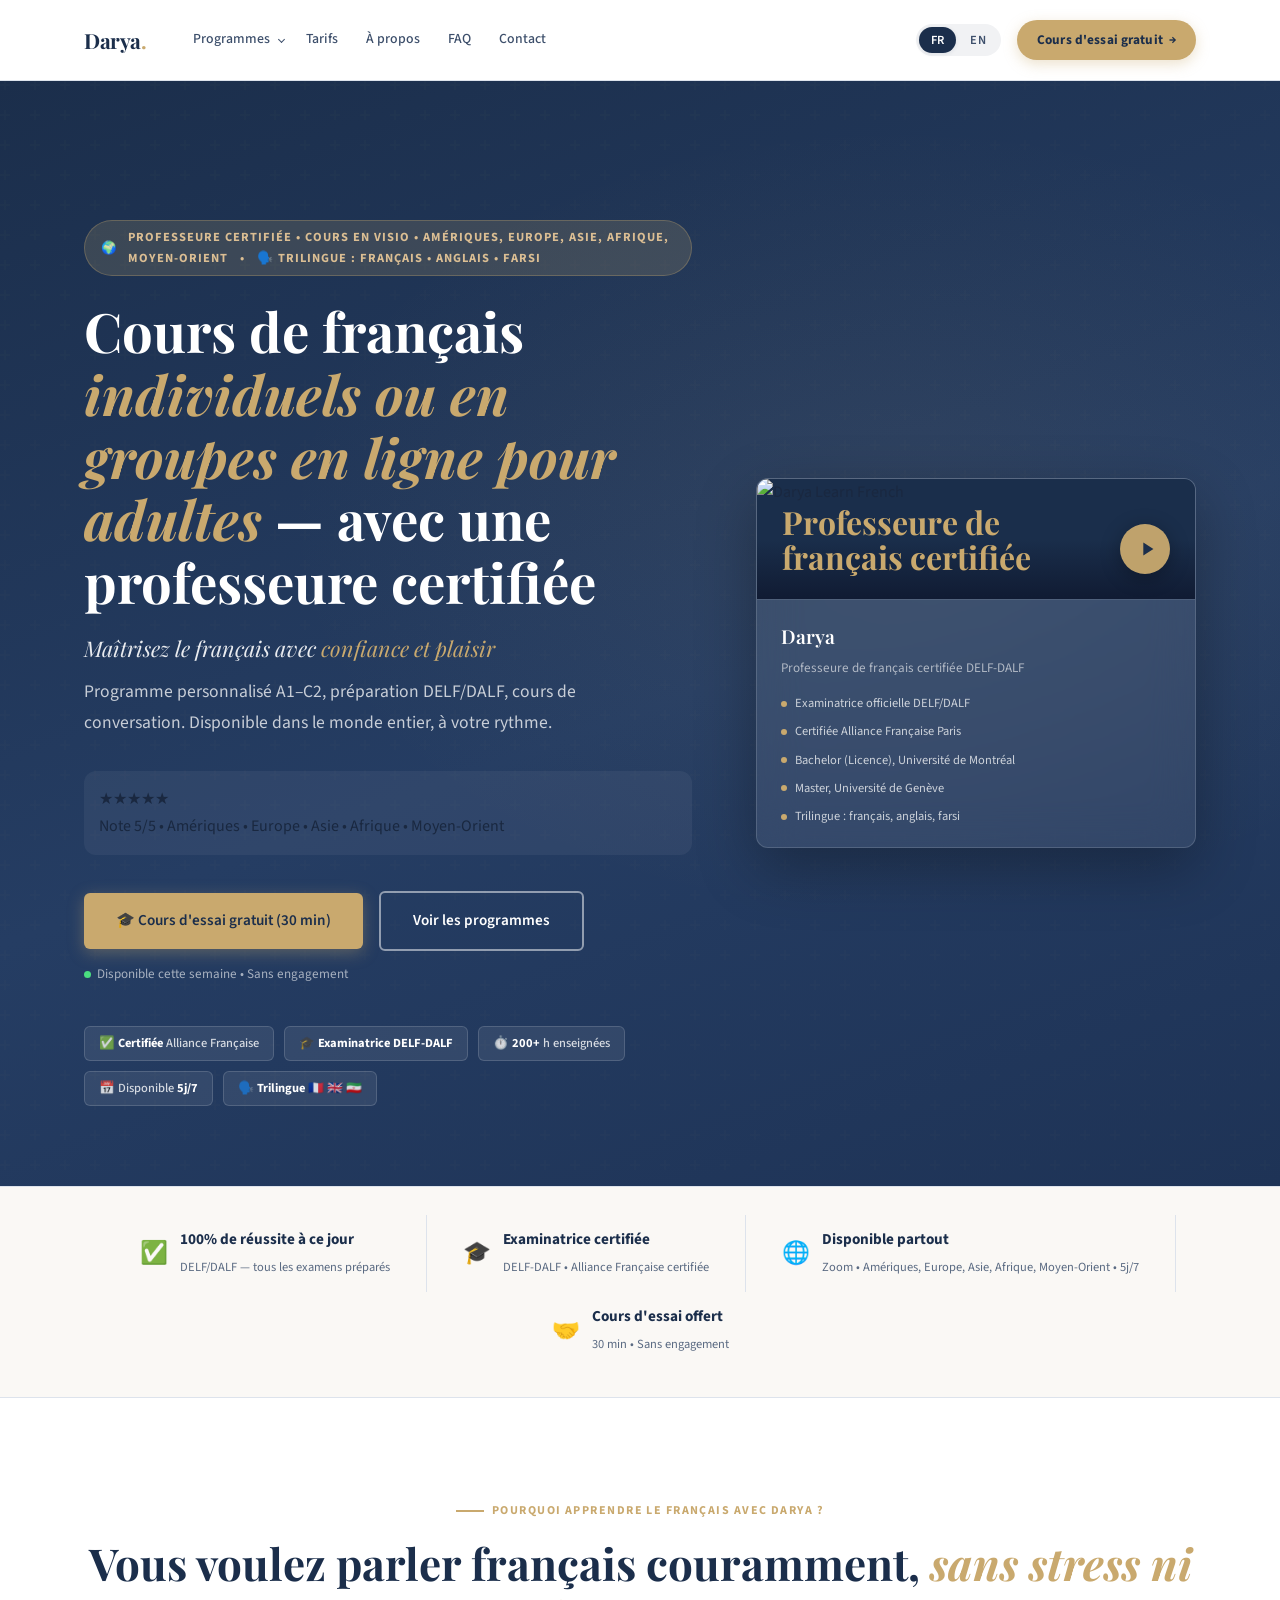
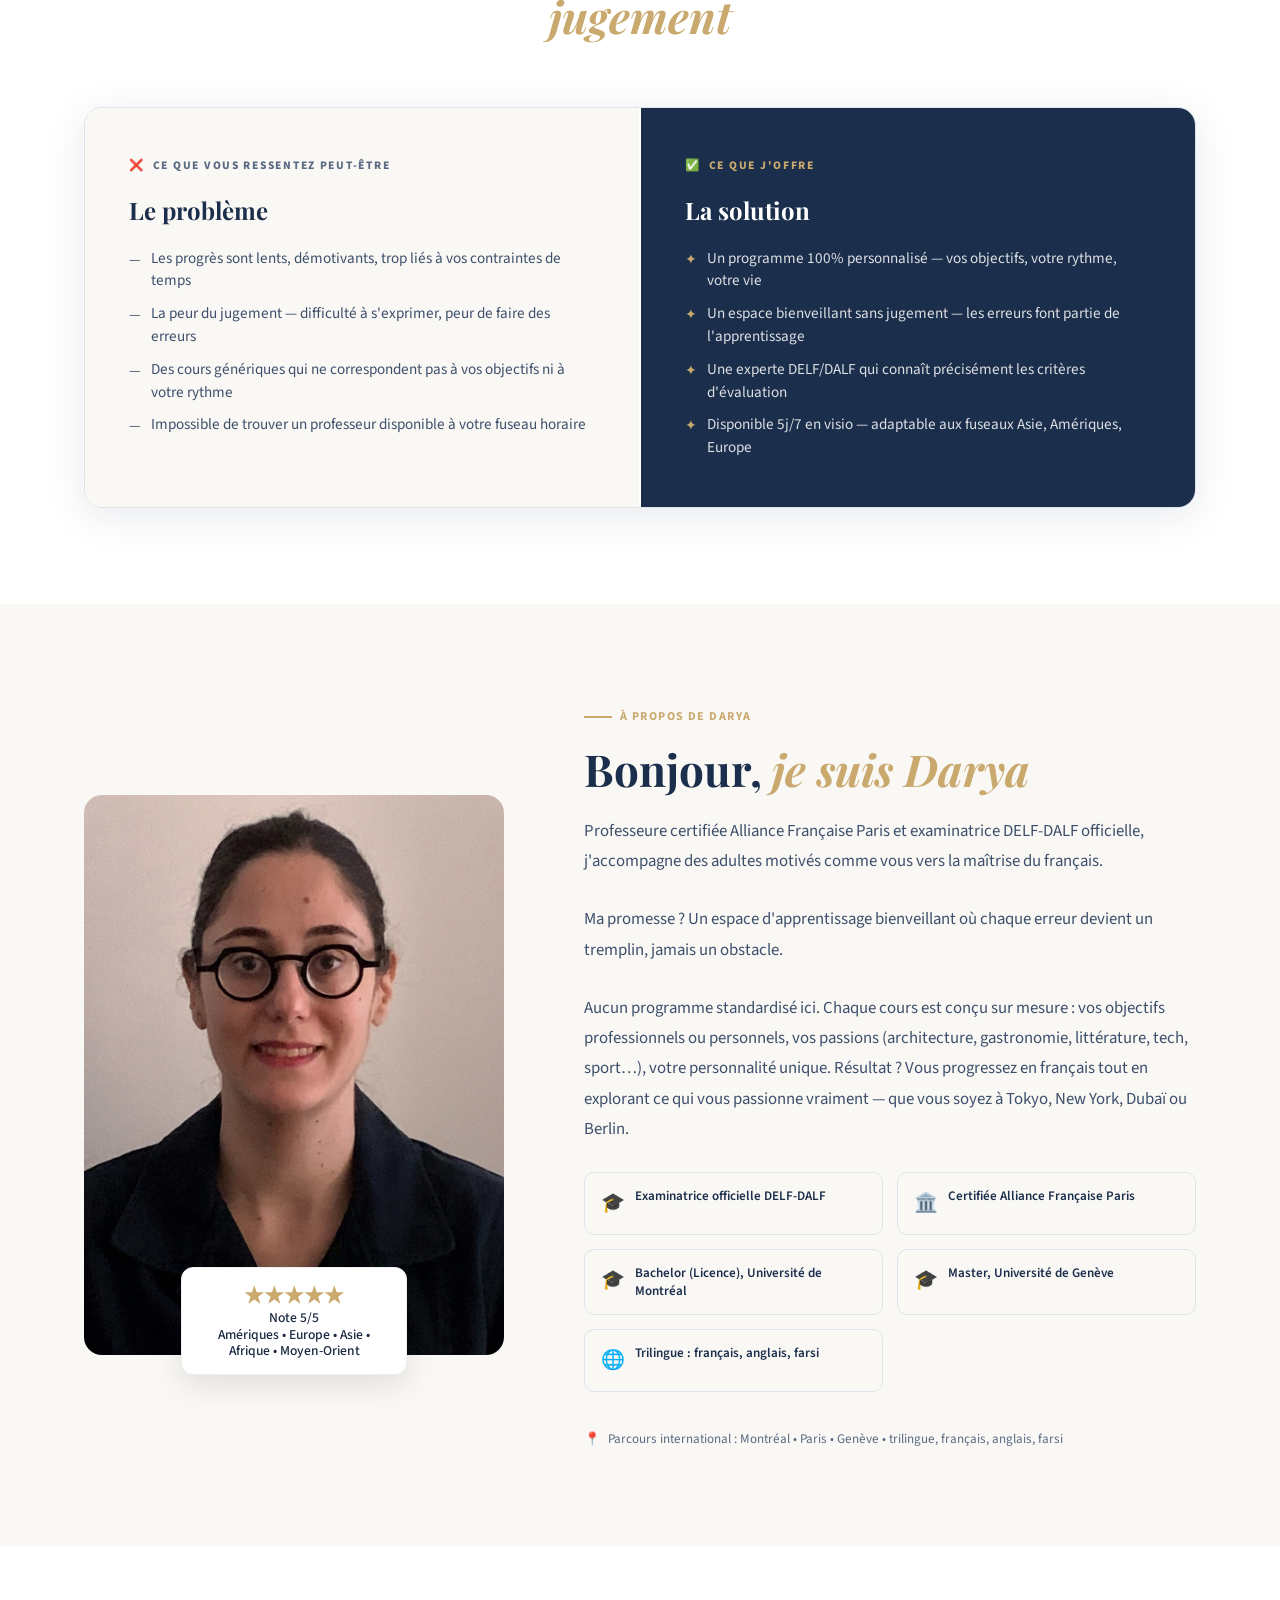
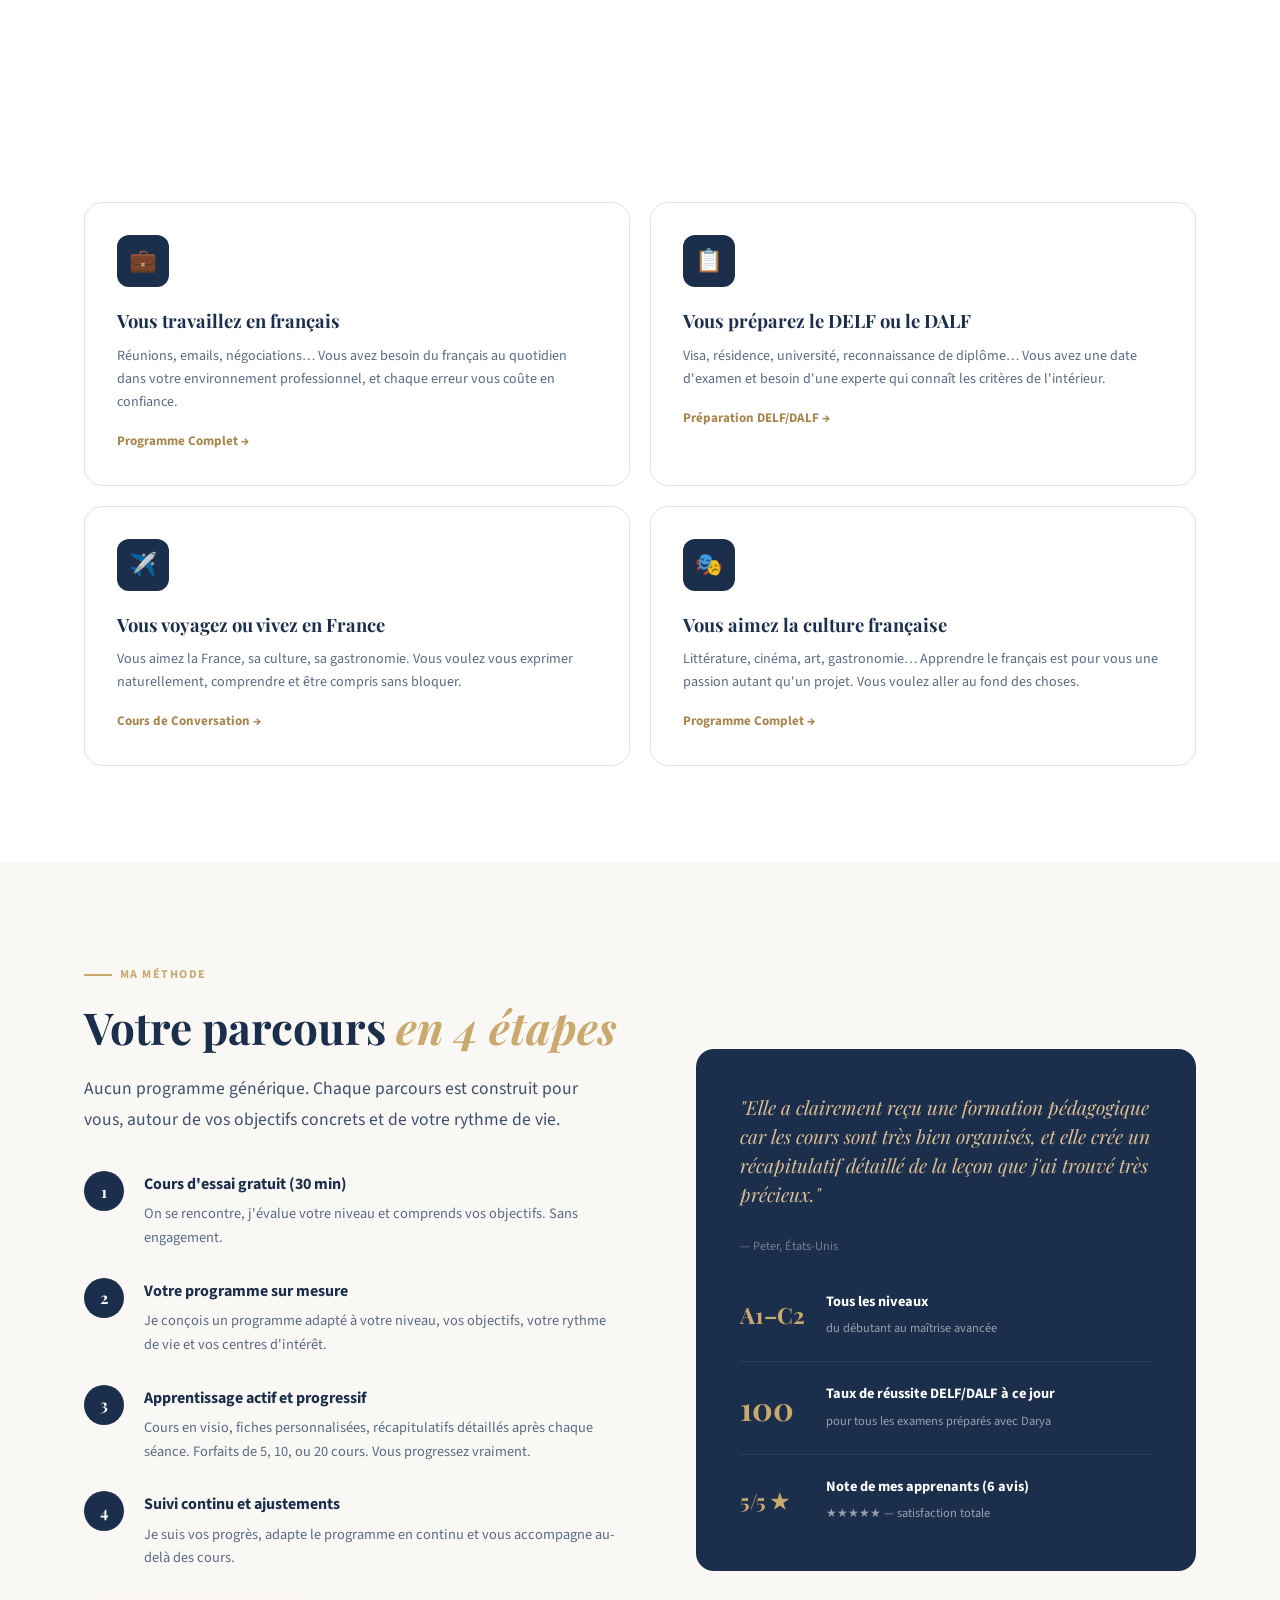
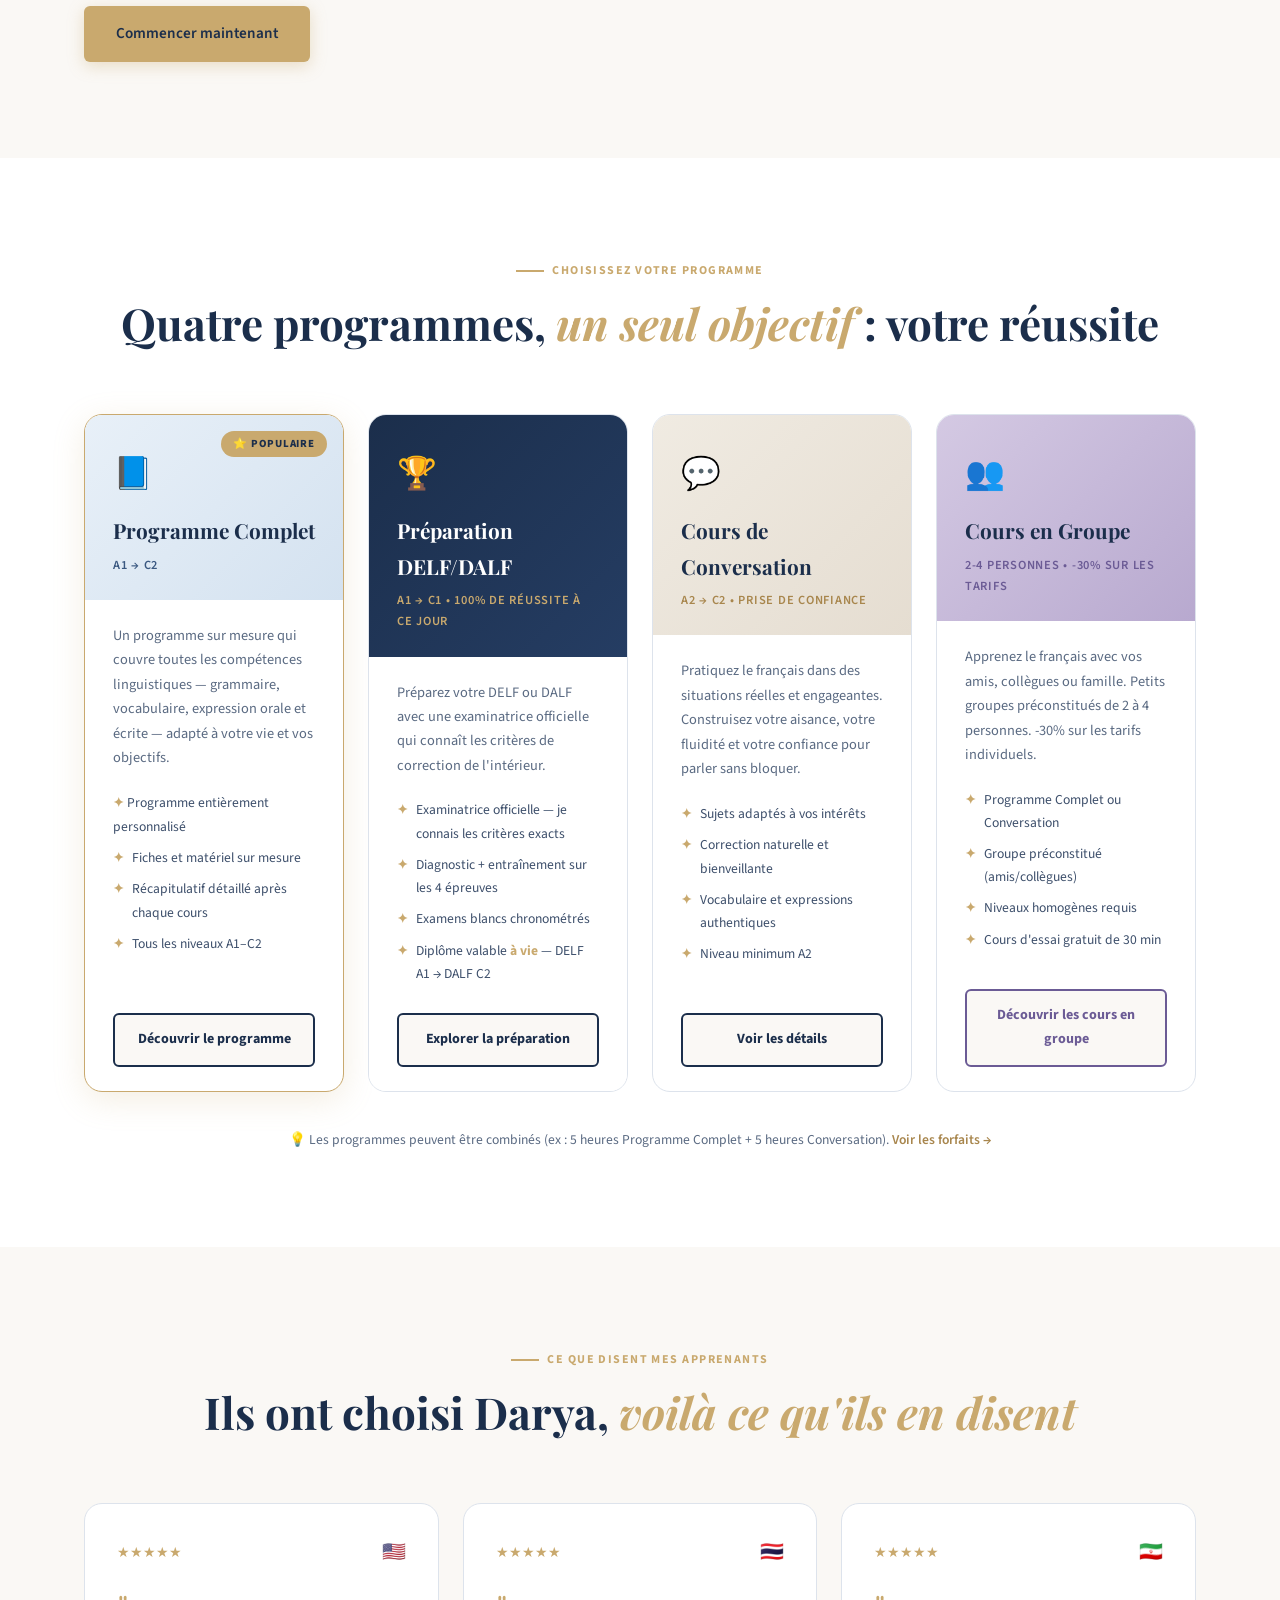
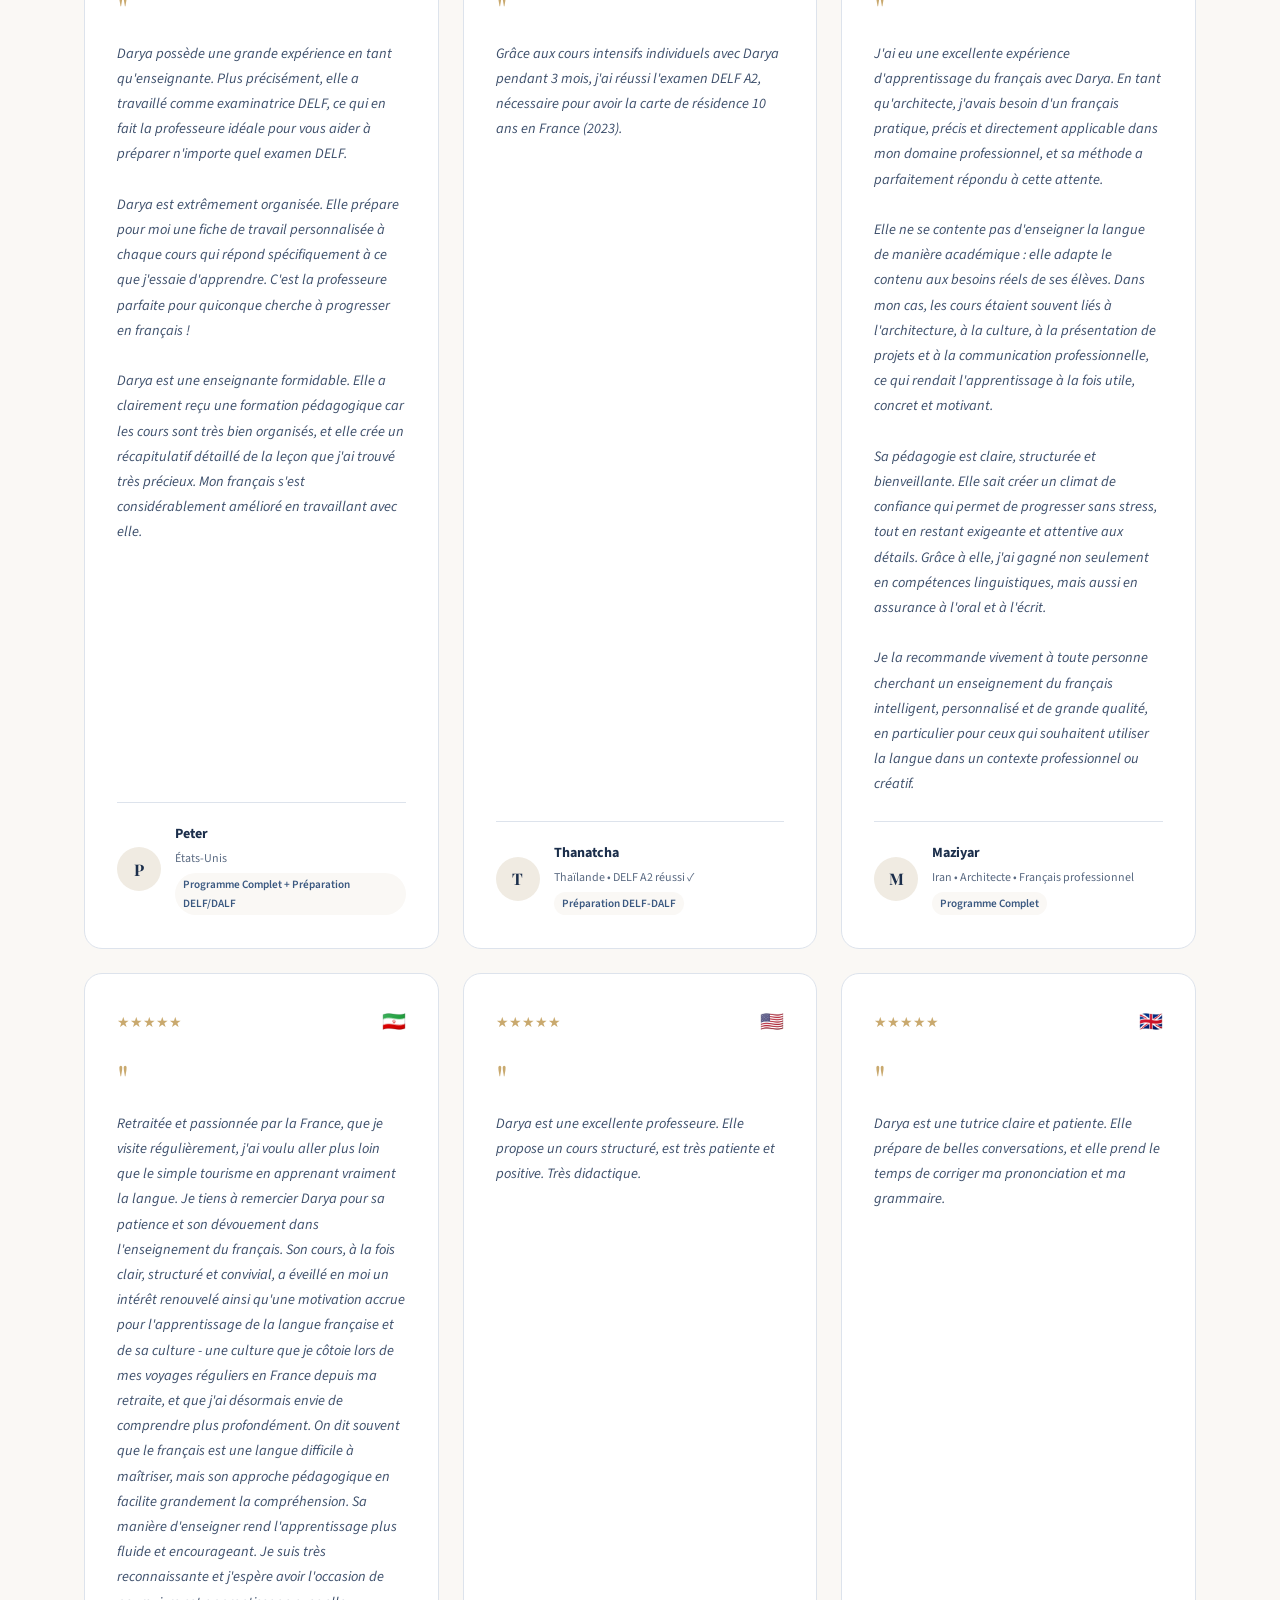
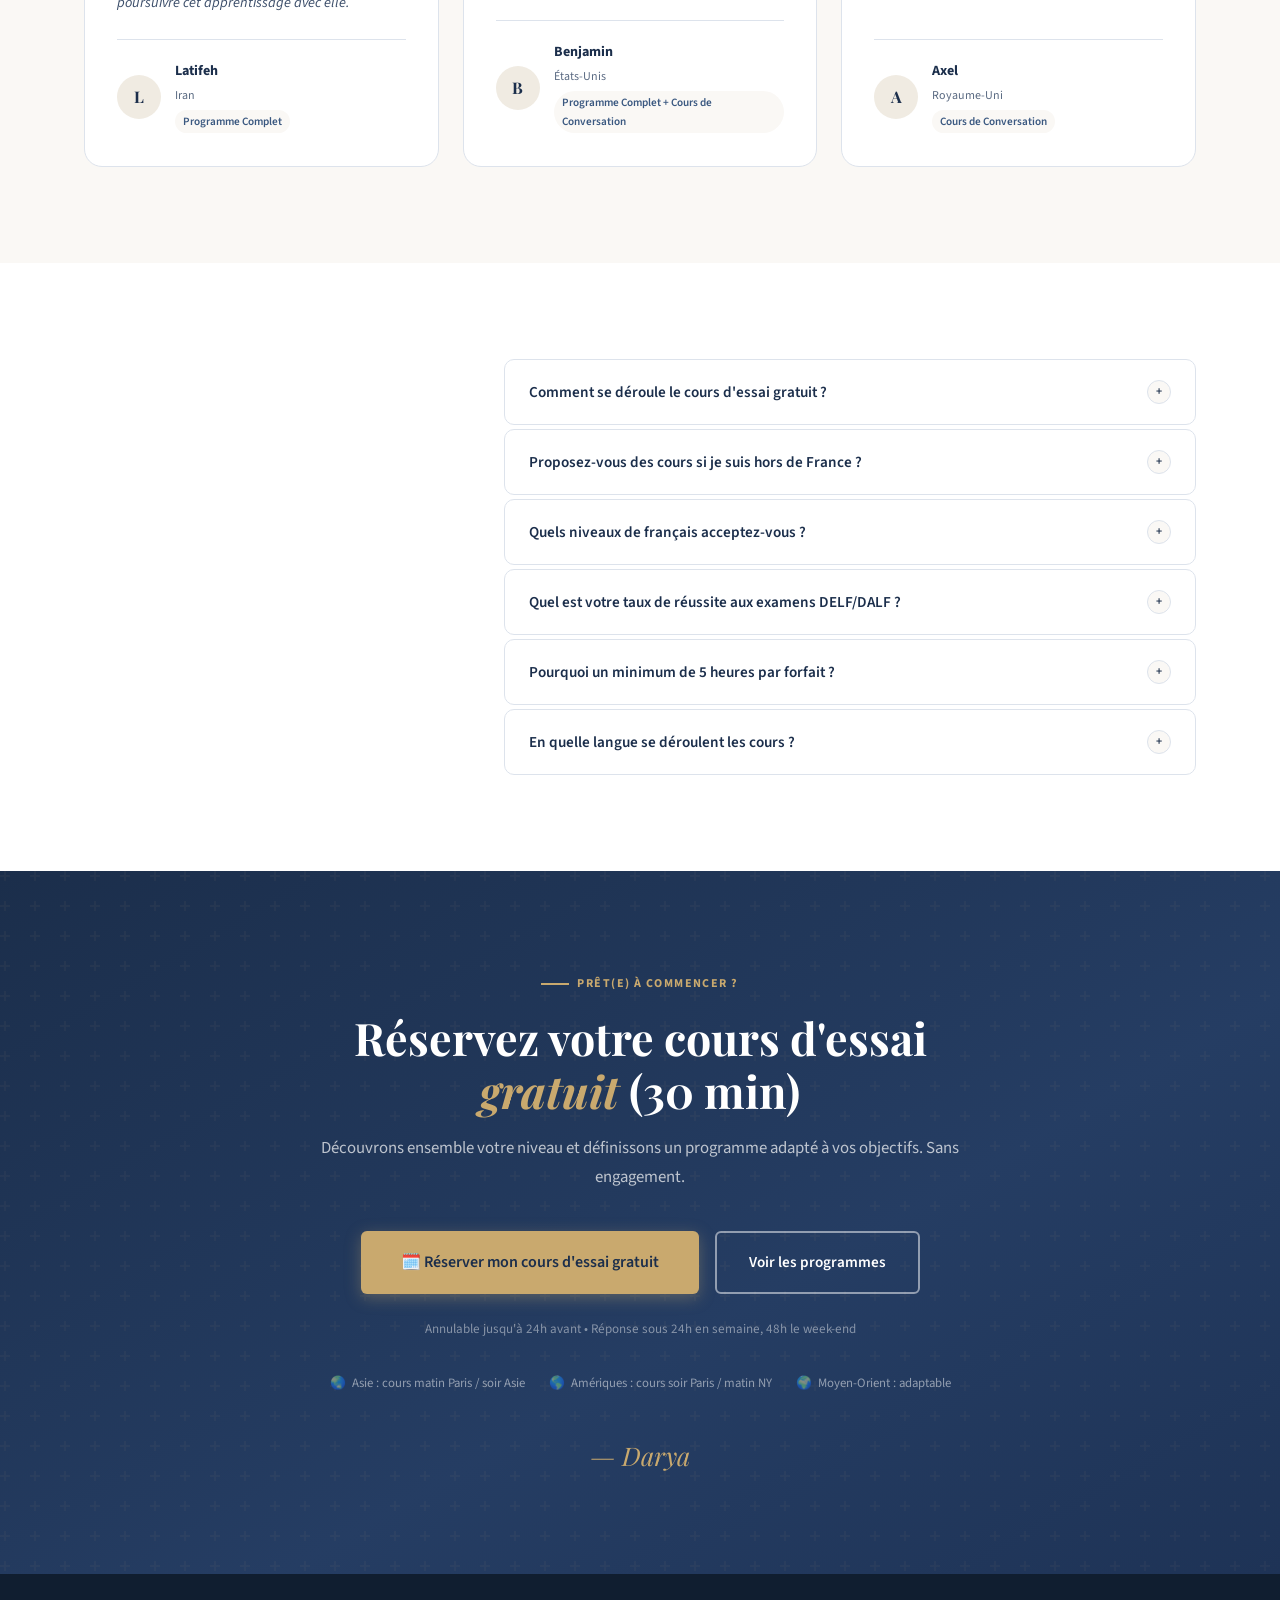
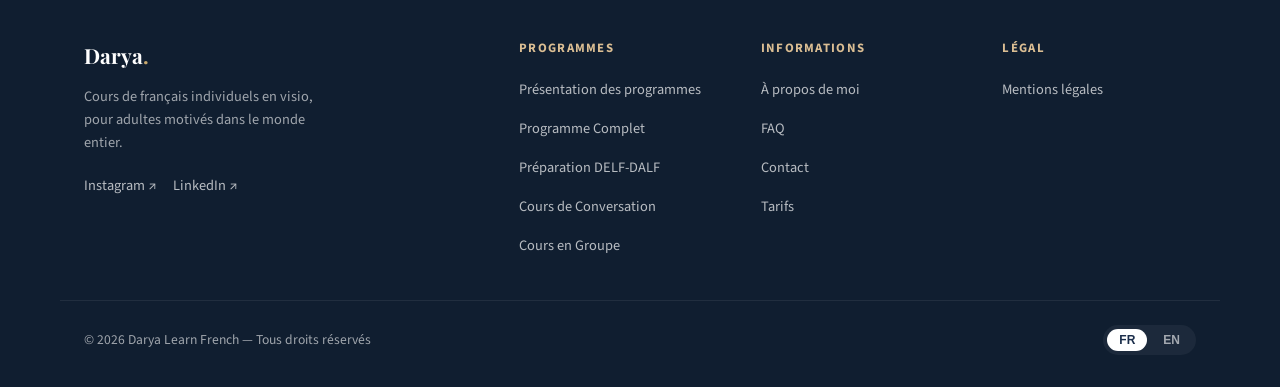
==== commit 23e2cd36: "fix: corrections bugs et bilinguisme V1" ====
--- a/index.html
+++ b/index.html
@@ -247,7 +247,8 @@
       background: var(--white);
       line-height: 1.7;
       -webkit-font-smoothing: antialiased;
-      padding-top: 68px;
+      padding-top: 80px !important;
+      margin: 0 !important;
     }
 
     img {
@@ -451,6 +452,29 @@
       overflow: hidden;
     }
 
+    @keyframes pulse-gold {
+      0% {
+        box-shadow: 0 0 0 0 rgba(201, 169, 110, 0.4);
+      }
+
+      70% {
+        box-shadow: 0 0 0 15px rgba(201, 169, 110, 0);
+      }
+
+      100% {
+        box-shadow: 0 0 0 0 rgba(201, 169, 110, 0);
+      }
+    }
+
+    .pulse-play {
+      animation: pulse-gold 2.5s infinite;
+      transition: transform 0.3s cubic-bezier(0.175, 0.885, 0.32, 1.275);
+    }
+
+    .video-overlay:hover .pulse-play {
+      transform: scale(1.15);
+    }
+
     .hero::before {
       content: '';
       position: absolute;
@@ -598,6 +622,28 @@
       }
     }
 
+    /* Pulse animation for play button */
+    @keyframes pulse-play {
+      0% {
+        transform: scale(1);
+        box-shadow: 0 0 0 0 rgba(201, 169, 110, 0.7);
+      }
+
+      70% {
+        transform: scale(1.1);
+        box-shadow: 0 0 0 15px rgba(201, 169, 110, 0);
+      }
+
+      100% {
+        transform: scale(1);
+        box-shadow: 0 0 0 0 rgba(201, 169, 110, 0);
+      }
+    }
+
+    .pulse-play {
+      animation: pulse-play 2s infinite;
+    }
+
     /* Hero badges */
     .hero__badges {
       display: flex;
@@ -1818,6 +1864,23 @@
     .hero__video-wrap iframe {
       border: none;
     }
+
+    body.fr .lang-en,
+    body.fr .proof-en {
+      display: none !important;
+    }
+
+    body.en .lang-fr,
+    body.en .proof-fr {
+      display: none !important;
+    }
+
+    .hero__proof {
+      background: rgba(255, 255, 255, 0.05);
+      padding: 15px;
+      border-radius: 12px;
+      margin-top: 20px;
+    }
   </style>
 
   <link rel="stylesheet" href="./responsive.css">
@@ -1827,6 +1890,8 @@
 <body class="fr">
 
   <site-header data-active="accueil" data-base="./"></site-header>
+  
+  <main class="page-wrapper">
 
 
 
@@ -1841,10 +1906,11 @@
         <div>
           <!-- H1 bilingue : un seul H1 dans le DOM, les deux langues présentes via span -->
           <div class="fade-up">
-            <div class="hero__eyebrow lang-fr">🌍 Professeure certifiée • Cours en visio • Amériques, Europe, Asie,
-              Afrique, Moyen-Orient &nbsp;·&nbsp; 🗣️ Trilingue : français · anglais · farsi</div>
-            <div class="hero__eyebrow lang-en">🌍 Certified teacher • Online lessons • Americas, Europe, Asia, Africa,
-              Middle East &nbsp;·&nbsp; 🗣️ Trilingual: French · English · Farsi</div>
+            <div class="hero__eyebrow lang-fr">🌍 <span lang="fr">Professeure certifiée • Cours en visio • Amériques,
+                Europe, Asie, Afrique, Moyen-Orient &nbsp; • &nbsp; 🗣️ Trilingue : français • anglais • farsi</span>
+            </div>
+            <div class="hero__eyebrow lang-en">🌍 <span lang="en">Certified teacher • Online lessons • Americas, Europe,
+                Asia, Africa, Middle East &nbsp; • &nbsp; 🗣️ Trilingual: French • English • Farsi</span></div>
             <h1 class="hero__title">
               <span class="lang-fr">Cours de français <em>individuels ou en groupes en ligne pour adultes</em> — avec
                 une professeure certifiée</span>
@@ -1863,17 +1929,15 @@
             </p>
           </div>
 
-          <div class="hero__proof fade-up">
-            <div class="hero__stars" aria-label="Note : 5 étoiles sur 5">★★★★★</div>
-            <span class="hero__proof-text"><strong>5/5</strong> · <span class="lang-fr" lang="fr">5/5 · 6 avis · 3
-                continents</span><span class="lang-en" lang="en">Average rating (6 reviews) · 3 continents</span></span>
-            <div class="hero__proof-divider"></div>
-            <span class="hero__proof-text">🌍 <span class="lang-fr" lang="fr">Amériques · Europe · Asie · Afrique ·
-                Moyen-Orient</span><span class="lang-en" lang="en">Americas · Europe · Asia · Africa · Middle
-                East</span></span>
-            <div class="hero__proof-divider"></div>
-            <span class="hero__proof-text"><strong class="lang-fr">100% réussite DELF/DALF à ce jour</strong><strong
-                class="lang-en">100% DELF/DALF pass rate to date</strong></span>
+          <div class="hero__proof">
+            <div class="lang-fr">
+              <div class="proof-stars">★★★★★</div>
+              <p class="proof-text">Note 5/5 • Amériques • Europe • Asie • Afrique • Moyen-Orient</p>
+            </div>
+            <div class="lang-en">
+              <div class="proof-stars">★★★★★</div>
+              <p class="proof-text">Rated 5/5 • Americas • Europe • Asia • Africa • Middle East</p>
+            </div>
           </div>
 
           <!-- CTA -->
@@ -1890,22 +1954,23 @@
             </div>
             <span class="hero__urgency">
               <span class="dot"></span>
-              <span class="lang-fr" lang="fr">Disponible cette semaine · Sans engagement</span>
-              <span class="lang-en" lang="en">Available this week · No commitment</span>
+              <span class="lang-fr" lang="fr">Disponible cette semaine • Sans engagement</span>
+              <span class="lang-en" lang="en">Available this week • No commitment</span>
             </span>
           </div>
 
           <!-- Badges -->
           <div class="hero__badges fade-up">
-            <span class="hero__badge">✅ <strong class="lang-fr">Certifiée</strong><strong
-                class="lang-en">Certified</strong> Alliance Française</span>
-            <span class="hero__badge">🎓 <strong>Examinatrice DELF-DALF</strong></span>
+            <span class="hero__badge lang-fr">✅ <strong>Certifiée</strong> Alliance Française</span>
+            <span class="hero__badge lang-en">✅ <strong>Certified</strong> Alliance Française</span>
+            <span class="hero__badge lang-fr">🎓 <strong>Examinatrice DELF-DALF</strong></span>
+            <span class="hero__badge lang-en">🎓 <strong>DELF-DALF Examiner</strong></span>
             <span class="hero__badge lang-fr">⏱️ <strong>200+</strong> h enseignées</span>
             <span class="hero__badge lang-en">⏱️ <strong>200+</strong> hours taught</span>
             <span class="hero__badge lang-fr">📅 Disponible <strong>5j/7</strong></span>
             <span class="hero__badge lang-en">📅 Available <strong>5 days/week</strong></span>
-            <span class="hero__badge">🗣️ <strong class="lang-fr">Trilingue</strong><strong
-                class="lang-en">Trilingual</strong> 🇫🇷 🇬🇧 🇮🇷</span>
+            <span class="hero__badge lang-fr">🗣️ <strong>Trilingue</strong> 🇫🇷 🇬🇧 🇮🇷</span>
+            <span class="hero__badge lang-en">🗣️ <strong>Trilingual</strong> 🇫🇷 🇬🇧 🇮🇷</span>
           </div>
         </div>
 
@@ -1933,9 +1998,10 @@
                 </h2>
               </div>
 
-              <div
-                style="grid-column: 1; grid-row: 1; justify-self: end; align-self: end; padding: 25px; z-index: 5; pointer-events: none;">
-                <div
+              <div id="playButtonContainer" class="video-overlay"
+                style="grid-column: 1; grid-row: 1; justify-self: end; align-self: end; padding: 25px; z-index: 5; cursor: pointer;"
+                onclick="document.getElementById('videoTrigger').click();">
+                <div class="pulse-play"
                   style="width: 50px; height: 50px; border-radius: 50%; background: rgba(201,169,110,0.95); display: flex; align-items: center; justify-content: center; box-shadow: 0 4px 20px rgba(0,0,0,0.3);">
                   <svg width="22" height="22" viewBox="0 0 24 24" fill="#1B2E4B" style="margin-left:4px;">
                     <path d="M8 5v14l11-7z" />
@@ -1946,7 +2012,10 @@
             </div>
 
             <div class="hero__card-footer">
-              <div class="hero__card-name">Darya</div>
+              <div class="hero__card-name">
+                <span class="lang-fr">Darya</span>
+                <span class="lang-en">Darya</span>
+              </div>
               <div class="hero__card-role lang-fr">Professeure de français certifiée DELF-DALF</div>
               <div class="hero__card-role lang-en">DELF-DALF Certified French Teacher</div>
               <div class="hero__card-creds">
@@ -1973,15 +2042,19 @@
     <div id="videoModal"
       style="display: none; position: fixed; top: 0; left: 0; width: 100vw; height: 100vh; background: rgba(15,25,48,0.9); z-index: 9999999; align-items: center; justify-content: center; backdrop-filter: blur(8px);">
 
-      <button id="closeModal"
-        style="position: absolute; top: 20px; right: 30px; z-index: 1000; background: none; border: none; color: white; font-size: 50px; cursor: pointer; transition: transform 0.2s; line-height: 1;"
-        onmouseover="this.style.transform='scale(1.2)'" onmouseout="this.style.transform='scale(1)'">&times;</button>
-
-      <div
-        style="width: 90%; max-width: 1000px; aspect-ratio: 16/9; border-radius: 16px; overflow: hidden; background: #000; box-shadow: 0 20px 50px rgba(0,0,0,0.5);">
-        <video id="modalVideo" width="100%" height="100%" controls playsinline>
-          <source src="Vidéo finale de présentation Darya copie.mp4" type="video/mp4">
-        </video>
+      <div class="modal-content"
+        style="position: relative; width: 90%; max-width: 1000px; aspect-ratio: 16/9; border-radius: 16px; background: #000; box-shadow: 0 20px 50px rgba(0,0,0,0.5);">
+
+        <button id="closeModal" class="close-video-btn"
+          style="position: absolute; top: -45px; right: 0; z-index: 99999; font-size: 35px; color: white; background: none; border: none; cursor: pointer;">&times;</button>
+
+        <div style="width: 100%; height: 100%; border-radius: 16px; overflow: hidden;">
+          <iframe id="modalVideo" width="100%" height="100%" src="https://www.youtube.com/embed/W6REZQjI0eY"
+            frameborder="0"
+            allow="accelerometer; autoplay; clipboard-write; encrypted-media; gyroscope; picture-in-picture"
+            allowfullscreen>
+          </iframe>
+        </div>
       </div>
     </div>
 
@@ -1999,7 +2072,9 @@
   <!-- ══════════════════════════════════════════
   TRUST BAR
 ══════════════════════════════════════════ -->
-  <div class="trust-bar" role="complementary" aria-label="Indicateurs de confiance">
+  <div class="trust-bar" role="complementary">
+    <div class="lang-fr" aria-label="Indicateurs de confiance"></div>
+    <div class="lang-en" aria-label="Trust indicators"></div>
     <div class="trust-bar__inner">
       <div class="trust-item">
         <span class="trust-icon">✅</span>
@@ -2015,8 +2090,8 @@
         <div class="trust-label">
           <strong class="lang-fr">Examinatrice certifiée</strong>
           <strong class="lang-en">Certified examiner</strong>
-          <span class="lang-fr" lang="fr">DELF-DALF · Alliance Française certifiée</span>
-          <span class="lang-en" lang="en">DELF-DALF · Alliance Française certified</span>
+          <span class="lang-fr" lang="fr">DELF-DALF • Alliance Française certifiée</span>
+          <span class="lang-en" lang="en">DELF-DALF • Alliance Française certified</span>
         </div>
       </div>
       <div class="trust-item">
@@ -2024,8 +2099,8 @@
         <div class="trust-label">
           <strong class="lang-fr">Disponible partout</strong>
           <strong class="lang-en">Available worldwide</strong>
-          <span class="lang-fr" lang="fr">Zoom · Amériques, Europe, Asie, Afrique, Moyen-Orient · 5j/7</span>
-          <span class="lang-en" lang="en">Zoom · Americas, Europe, Asia, Africa, Middle East · 5 days/week</span>
+          <span class="lang-fr" lang="fr">Zoom • Amériques, Europe, Asie, Afrique, Moyen-Orient • 5j/7</span>
+          <span class="lang-en" lang="en">Zoom • Americas, Europe, Asia, Africa, Middle East • 5 days/week</span>
         </div>
       </div>
       <div class="trust-item">
@@ -2033,8 +2108,8 @@
         <div class="trust-label">
           <strong class="lang-fr">Cours d'essai offert</strong>
           <strong class="lang-en">Free trial class</strong>
-          <span class="lang-fr" lang="fr">30 min · Sans engagement</span>
-          <span class="lang-en" lang="en">30 min · No commitment</span>
+          <span class="lang-fr" lang="fr">30 min • Sans engagement</span>
+          <span class="lang-en" lang="en">30 min • No commitment</span>
         </div>
       </div>
     </div>
@@ -2135,15 +2210,16 @@
       <div class="about__inner">
         <!-- Photo -->
         <div class="about__photo-wrap fade-up">
-          <img
-            src="[data-uri]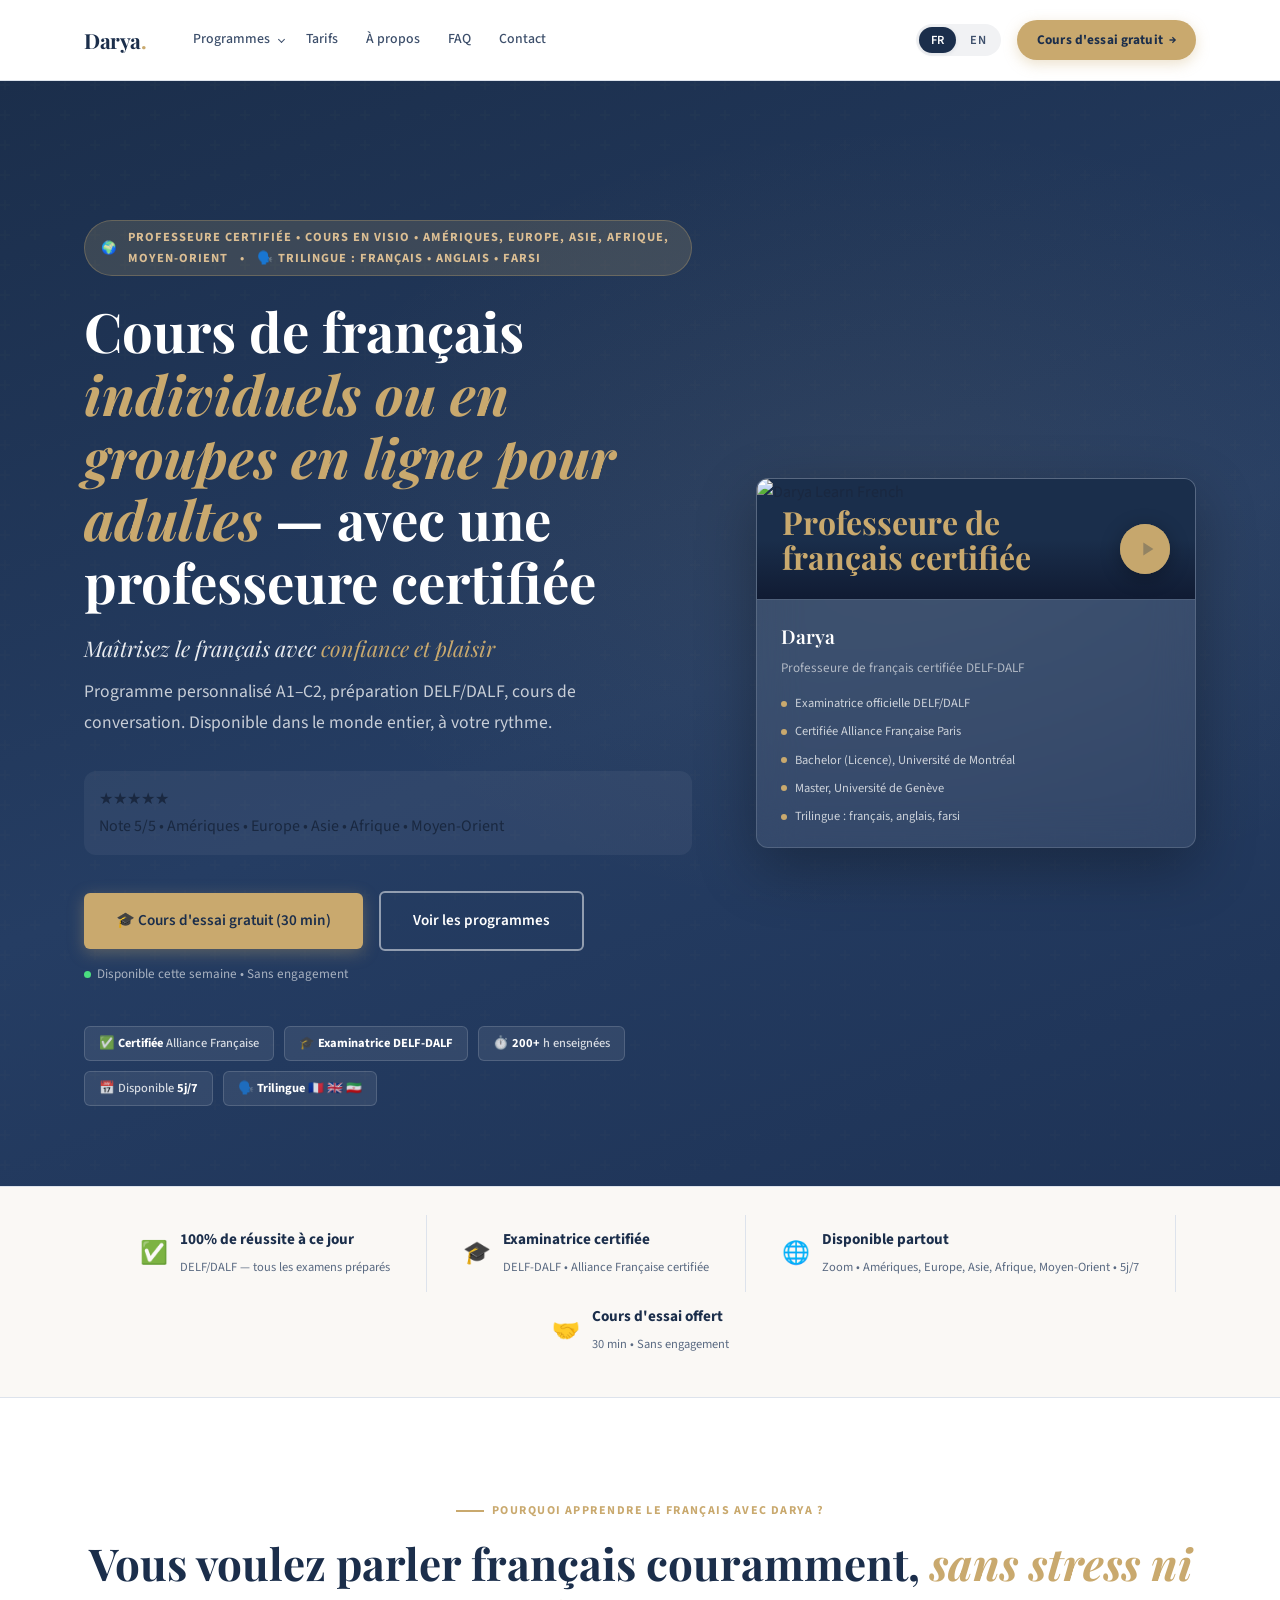
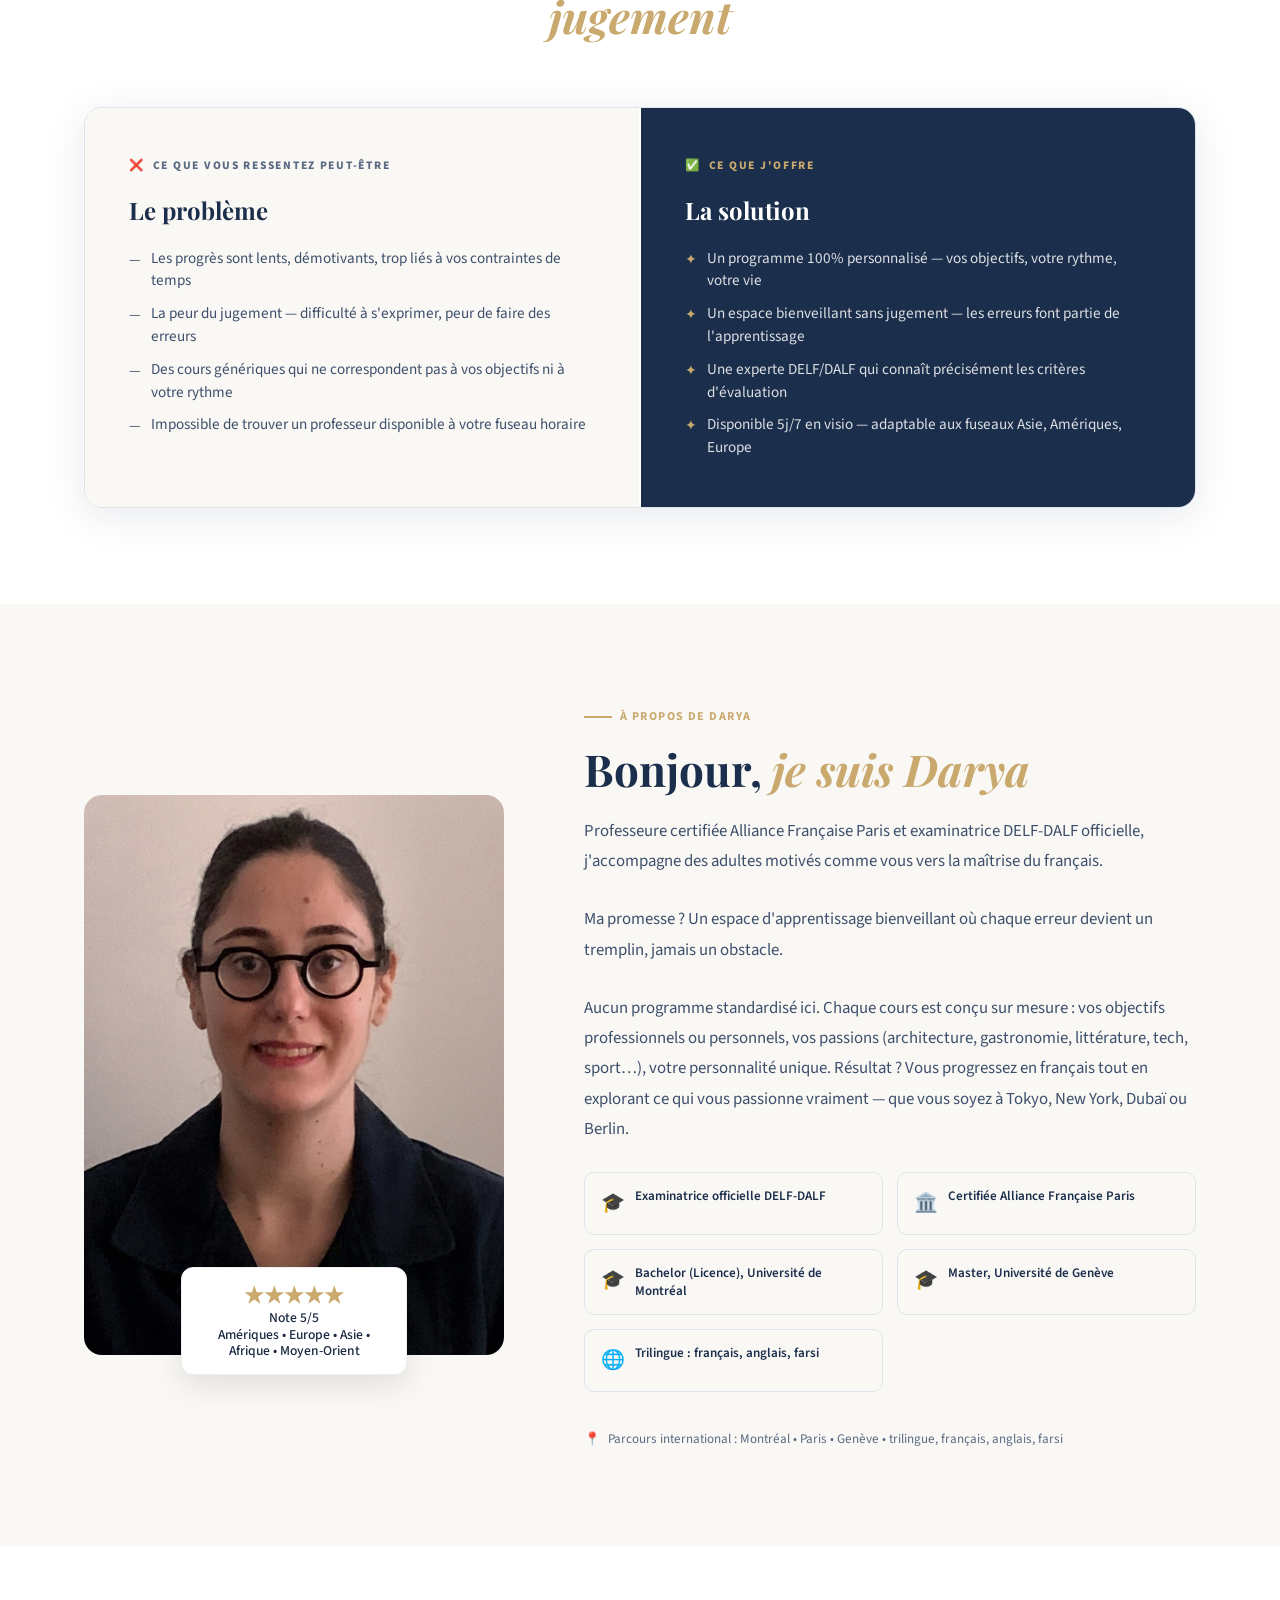
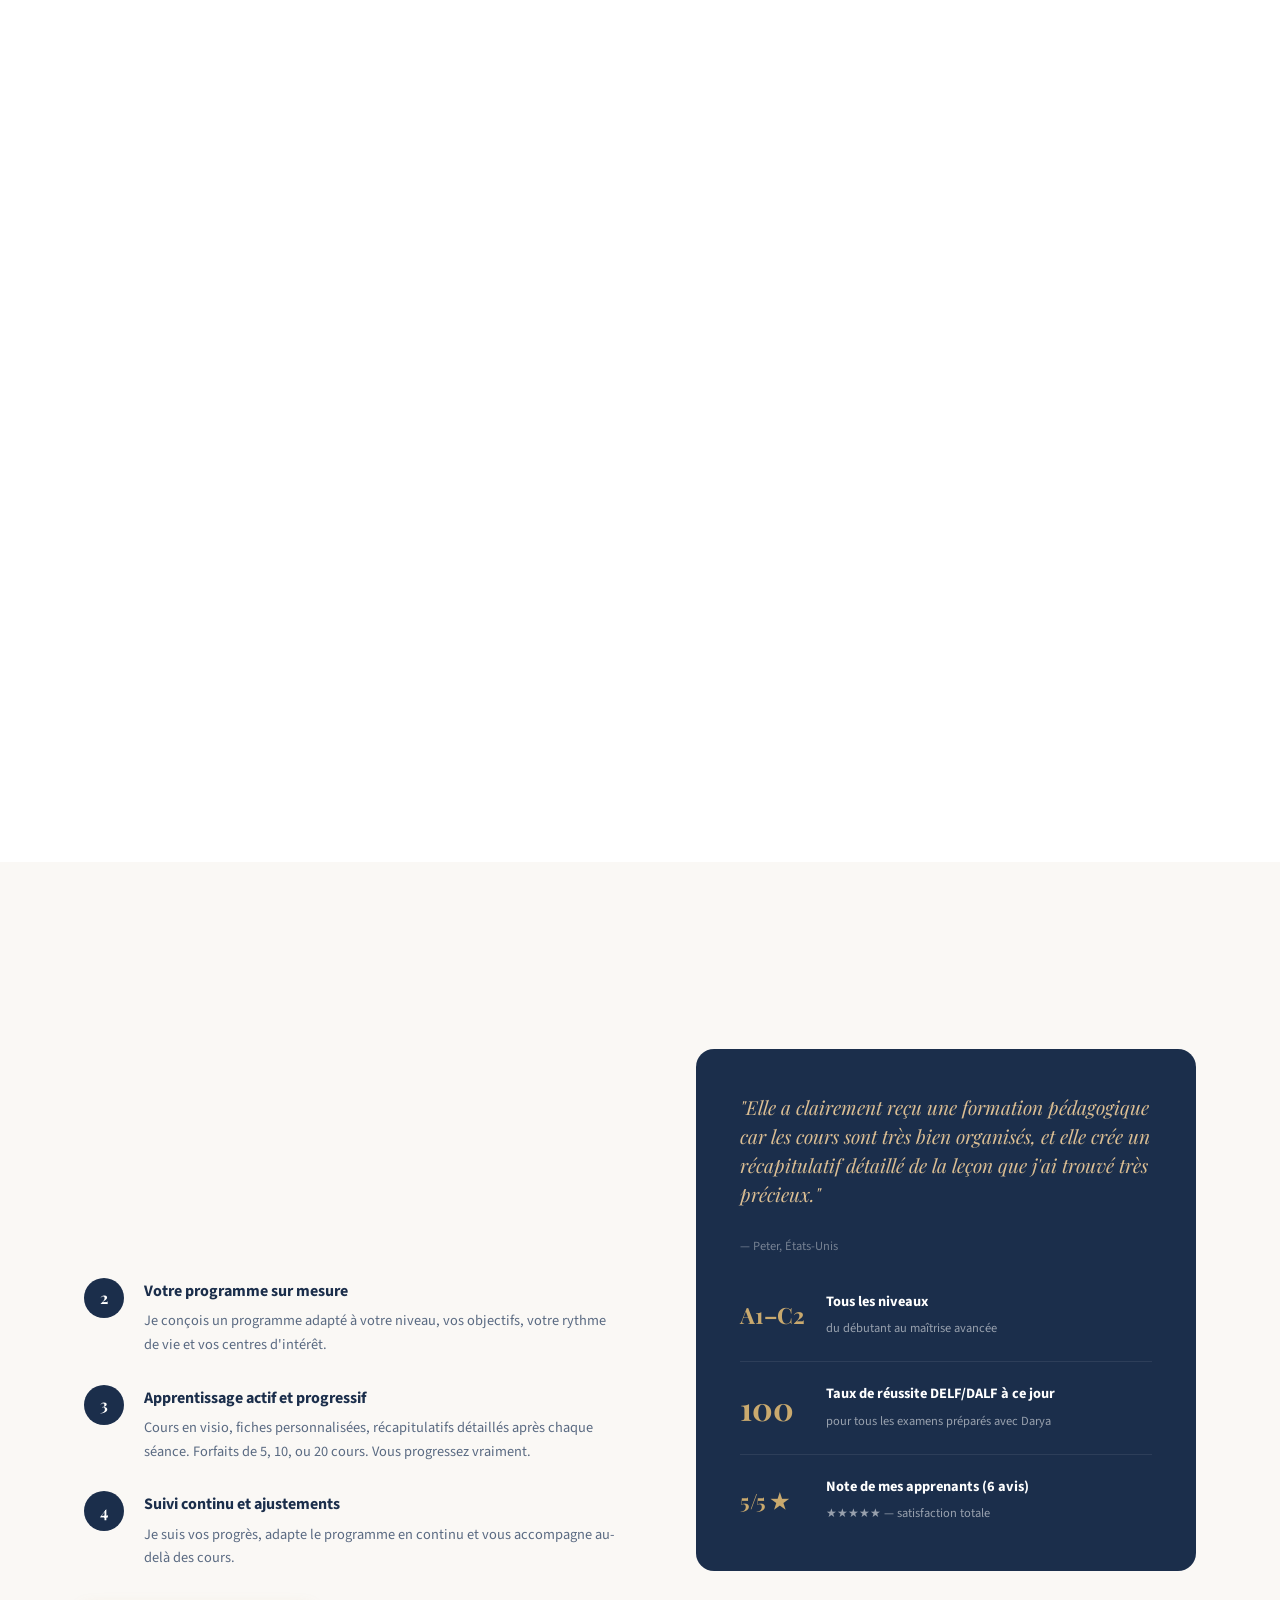
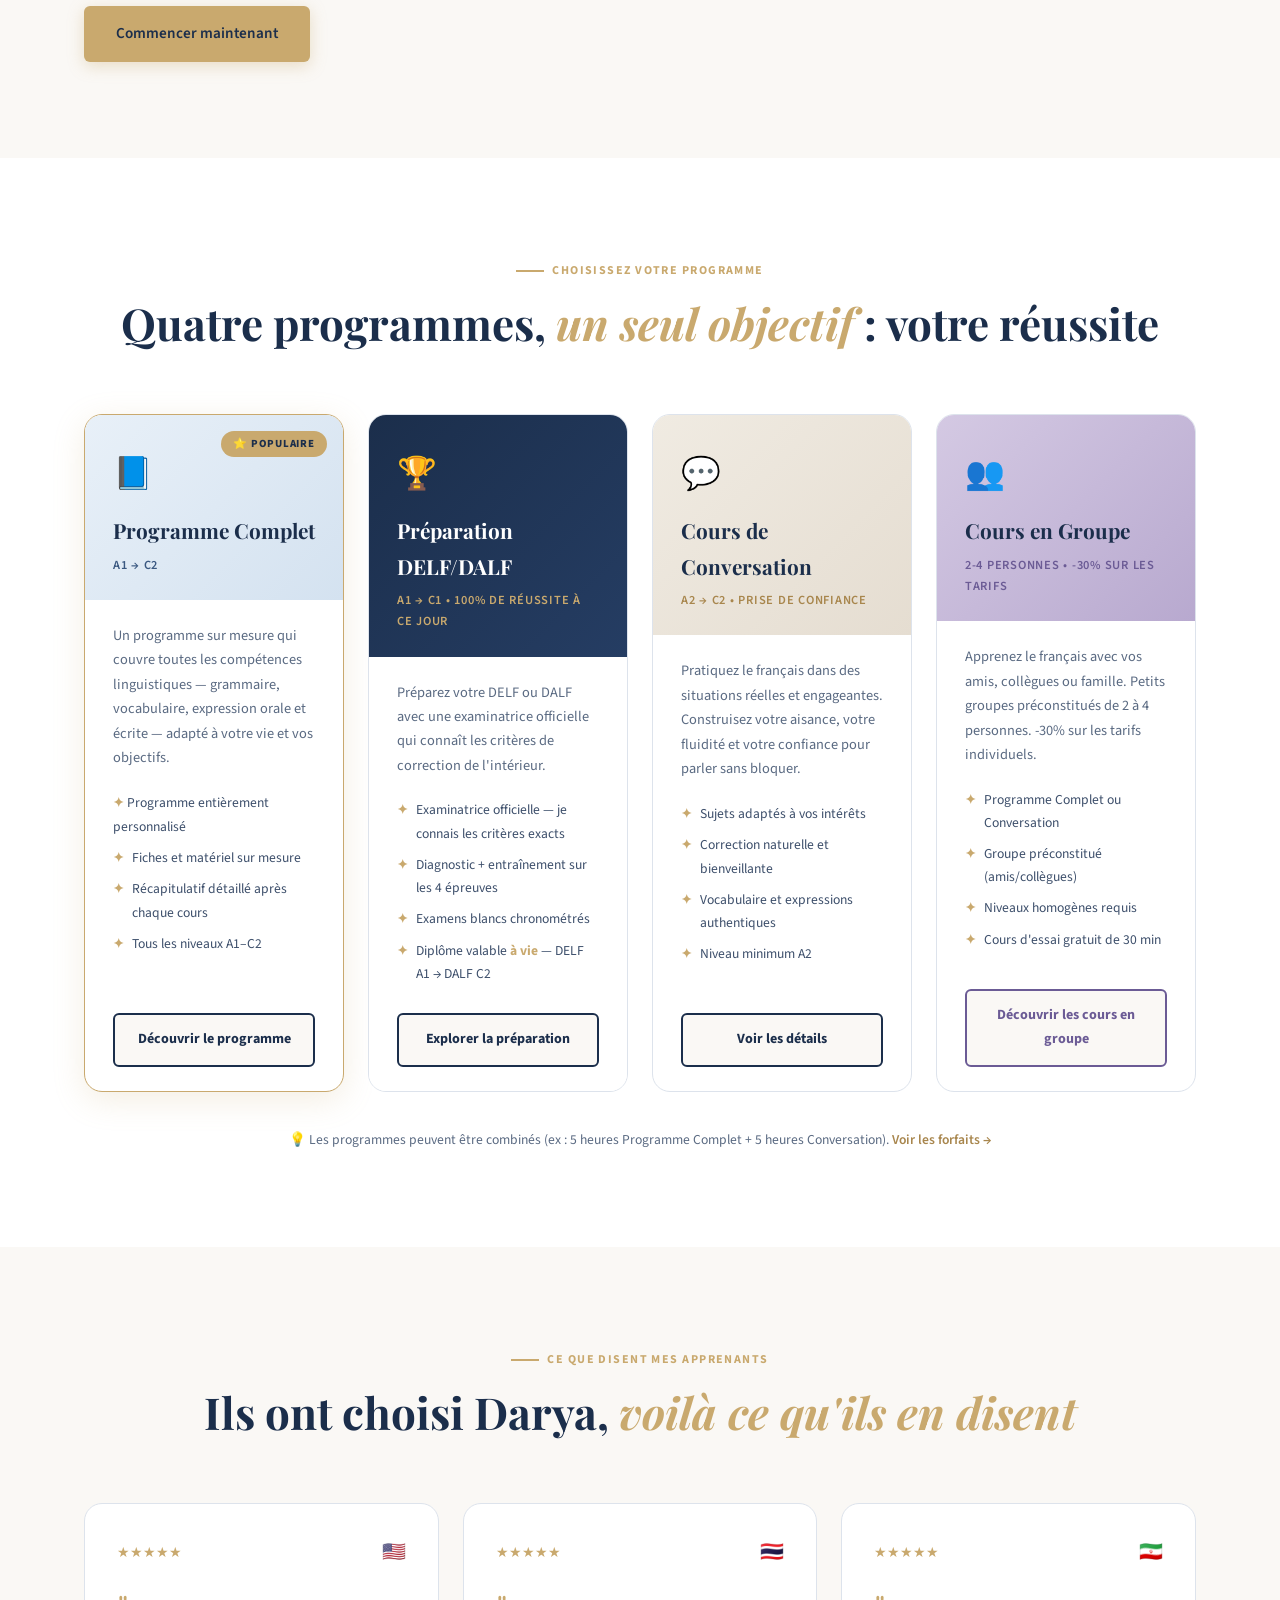
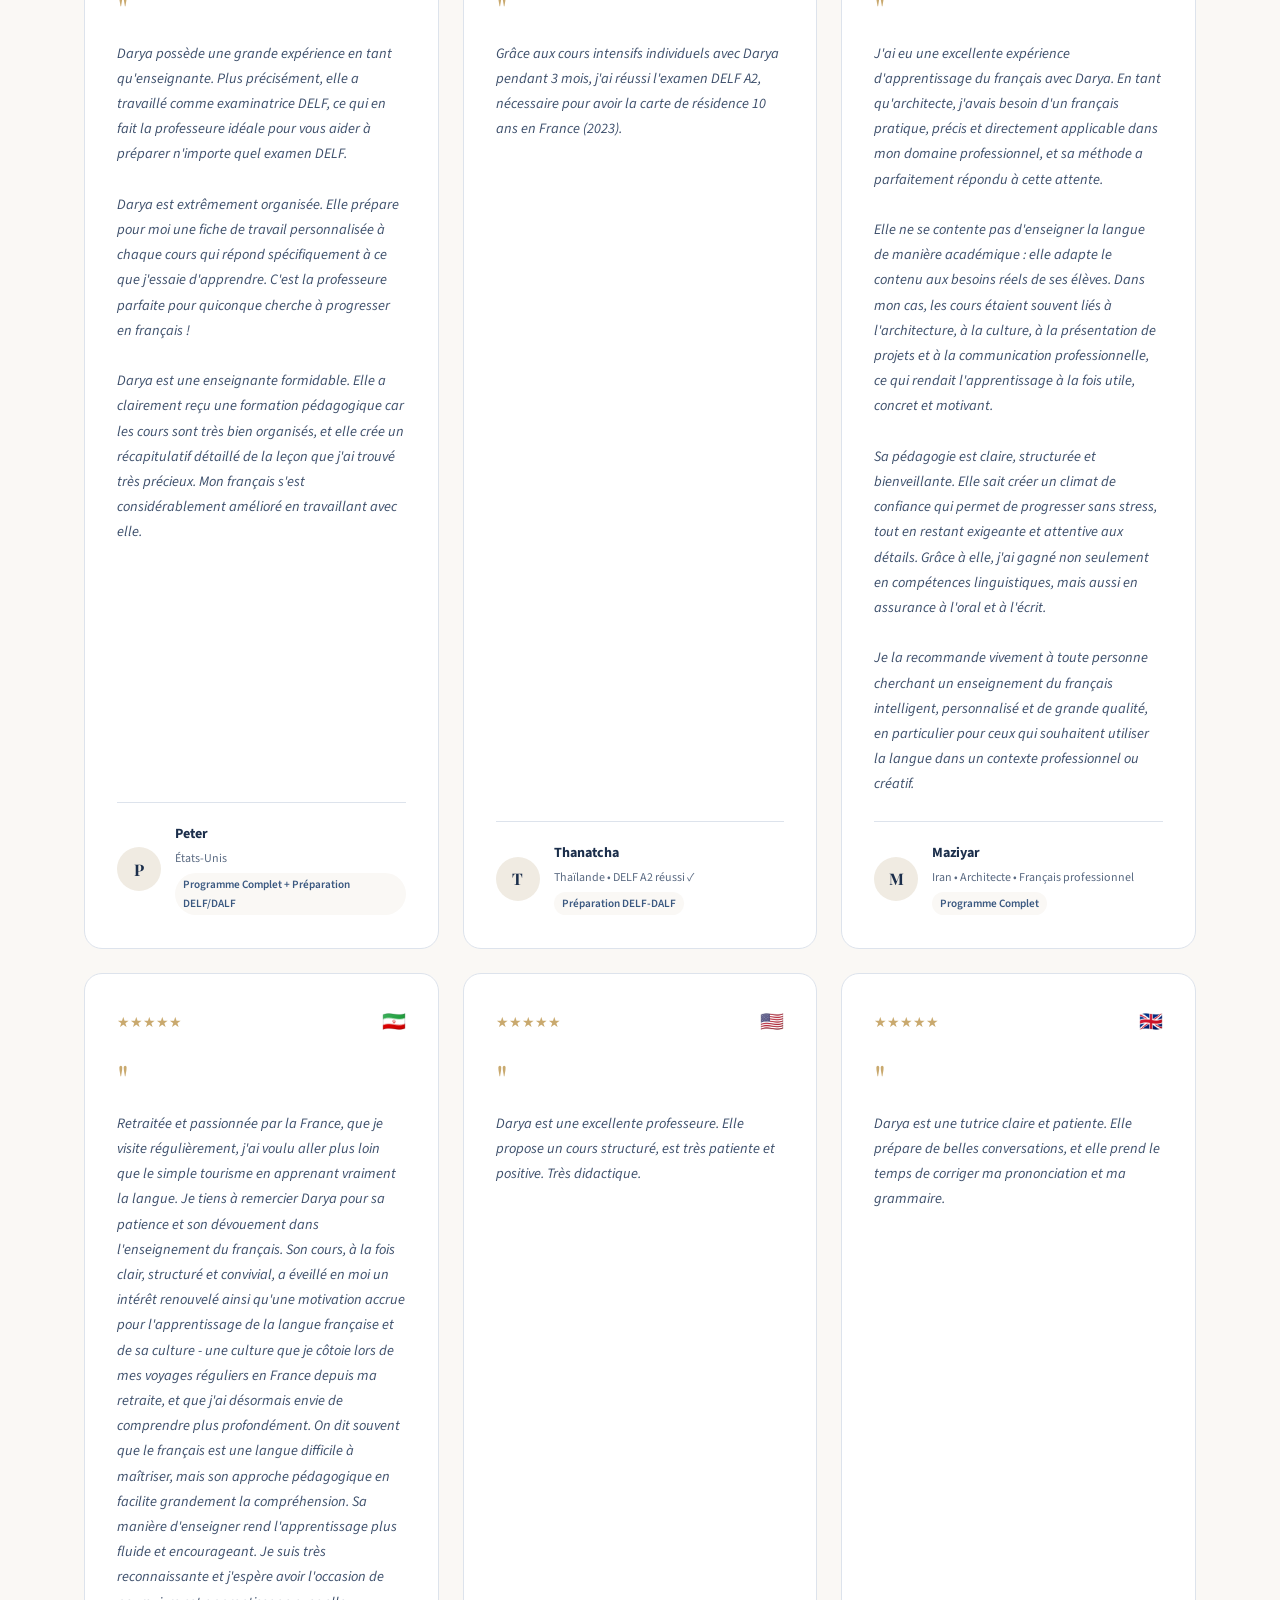
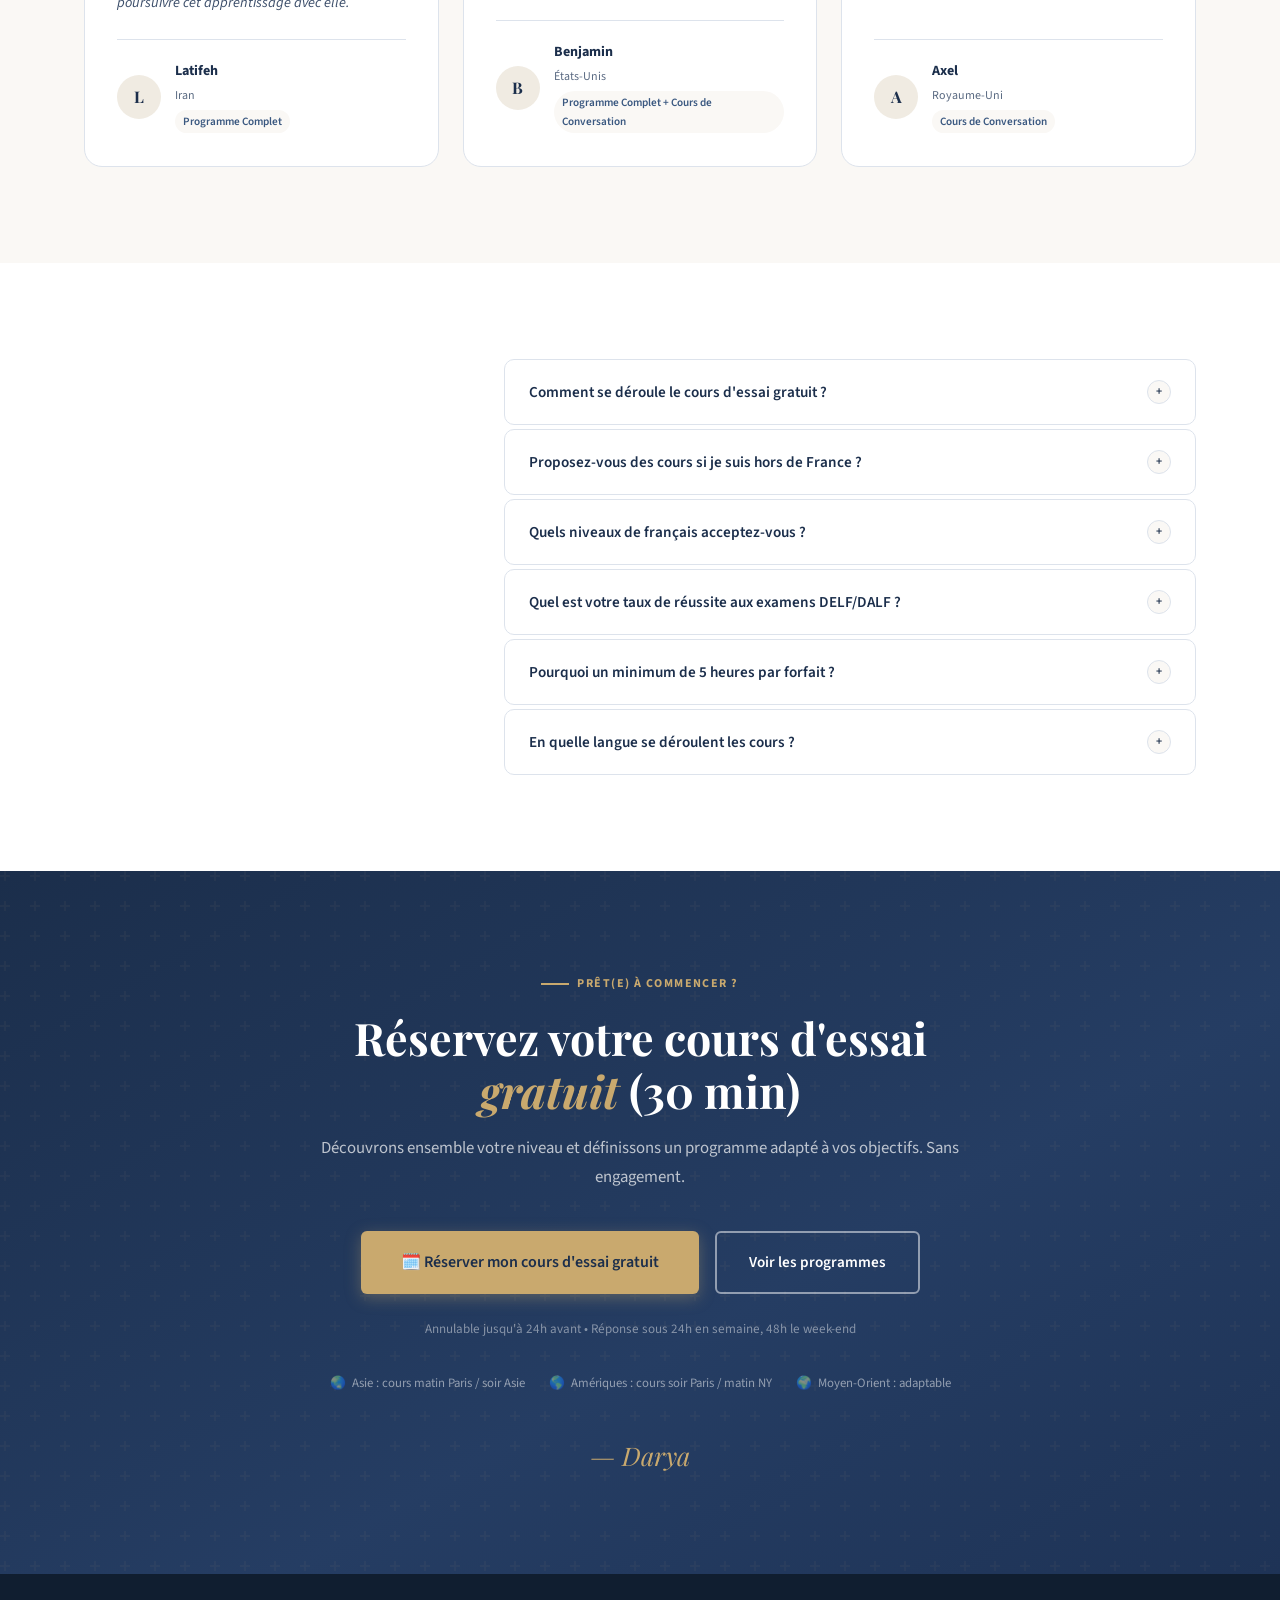
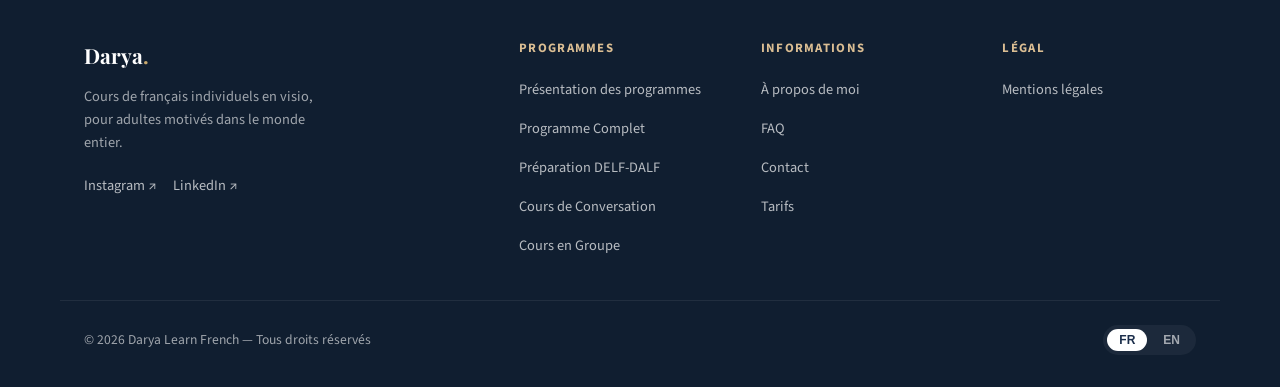
==== commit df6ebc87: "feat: favicon + play button pulse animation always visible + YouTube embed fix" ====
--- a/index.html
+++ b/index.html
@@ -1,9 +1,12 @@
-<!DOCTYPE html>
+﻿<!DOCTYPE html>
 <html lang="fr" data-lang="fr">
 
 <head>
   <meta charset="UTF-8" />
   <meta name="viewport" content="width=device-width, initial-scale=1.0" />
+  <!-- Favicon -->
+  <link rel="icon" type="image/png" href="./favicon.png" />
+  <link rel="apple-touch-icon" href="./favicon.png" />
 
   <!-- ══ SEO META ══ -->
   <title>Darya — Cours de français individuel en ligne pour adultes | Professeure certifiée DELF-DALF</title>
@@ -2049,7 +2052,7 @@
           style="position: absolute; top: -45px; right: 0; z-index: 99999; font-size: 35px; color: white; background: none; border: none; cursor: pointer;">&times;</button>
 
         <div style="width: 100%; height: 100%; border-radius: 16px; overflow: hidden;">
-          <iframe id="modalVideo" width="100%" height="100%" src="https://www.youtube.com/embed/W6REZQjI0eY"
+          <iframe id="modalVideo" width="100%" height="100%" src=""
             frameborder="0"
             allow="accelerometer; autoplay; clipboard-write; encrypted-media; gyroscope; picture-in-picture"
             allowfullscreen>
@@ -3225,26 +3228,17 @@
 
       // Ouvrir la modale au clic
       videoTrigger.addEventListener('click', () => {
-        videoModal.style.display = 'flex'; // Affiche la popup
-
-        // Cache le bouton play doré pour ne plus qu'il gêne (Correctif UX)
-        const playBtn = document.getElementById('playButtonContainer');
-        if (playBtn) playBtn.style.display = 'none';
-
-        // On récupère le lien actuel de l'iframe
-        let currentSrc = modalVideo.src;
-        // On ajoute l'ordre de lecture automatique si ce n'est pas déjà fait
-        if (!currentSrc.includes('autoplay=1')) {
-          modalVideo.src = currentSrc + "&autoplay=1";
-        }
+        videoModal.style.display = 'flex';
+
+        // Injecte le src avec autoplay uniquement au moment du clic
+        modalVideo.src = 'https://www.youtube.com/embed/W6REZQjI0eY?autoplay=1&rel=0&modestbranding=1';
       });
 
       // Fermer la modale au clic sur la croix
       closeModal.addEventListener('click', () => {
-        videoModal.style.display = 'none'; // Cache la popup
-
-        // On retire l'autoplay et on recharge le lien pour couper le son instantanément
-        modalVideo.src = modalVideo.src.replace("&autoplay=1", "");
+        videoModal.style.display = 'none';
+        // Vide le src pour stopper la vidéo et le son immédiatement
+        modalVideo.src = '';
       });
 
       // Optionnel : Met à jour le texte du curseur immédiatement si on clique sur FR/EN pendant qu'on survole la vidéo
--- a/responsive.css
+++ b/responsive.css
@@ -61,6 +61,46 @@
 
 main, .page-wrapper {
     flex: 1;
+}
+
+/* ══ BOUTON PLAY ANIMÉ (anneau pulsant permanent) ══════════════════════════ */
+@keyframes playPulseRing {
+  0%   { transform: scale(1);   opacity: 0.7; }
+  70%  { transform: scale(1.9); opacity: 0;   }
+  100% { transform: scale(1.9); opacity: 0;   }
+}
+
+@keyframes playPulseRing2 {
+  0%   { transform: scale(1);   opacity: 0.45; }
+  70%  { transform: scale(2.5); opacity: 0;    }
+  100% { transform: scale(2.5); opacity: 0;    }
+}
+
+/* Conteneur positionné pour les pseudo-éléments */
+.pulse-play {
+  position: relative;
+}
+
+/* Premier anneau */
+.pulse-play::before {
+  content: '';
+  position: absolute;
+  inset: 0;
+  border-radius: 50%;
+  background: rgba(201, 169, 110, 0.55);
+  animation: playPulseRing 2s cubic-bezier(0.215, 0.61, 0.355, 1) infinite;
+  pointer-events: none;
+}
+
+/* Deuxième anneau (décalé pour effet double) */
+.pulse-play::after {
+  content: '';
+  position: absolute;
+  inset: 0;
+  border-radius: 50%;
+  background: rgba(201, 169, 110, 0.3);
+  animation: playPulseRing2 2s cubic-bezier(0.215, 0.61, 0.355, 1) 0.5s infinite;
+  pointer-events: none;
 }
 
 
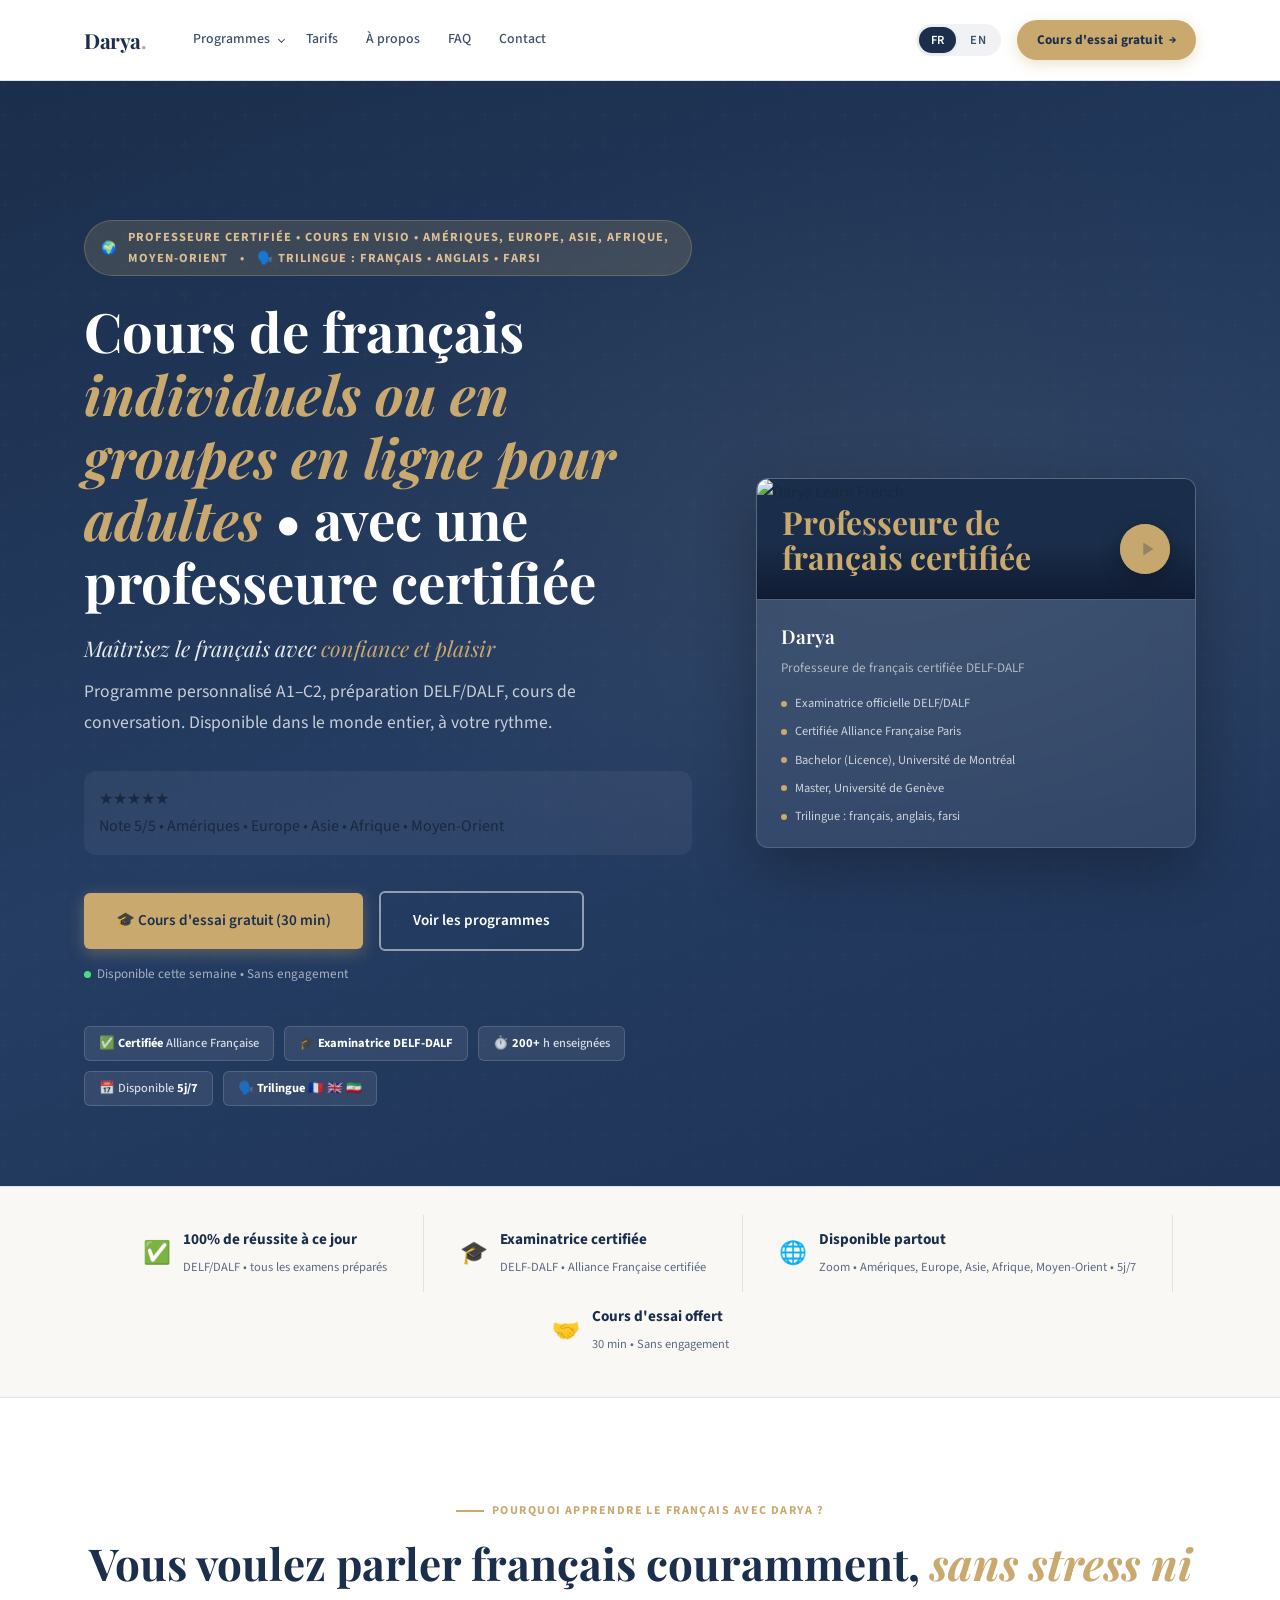
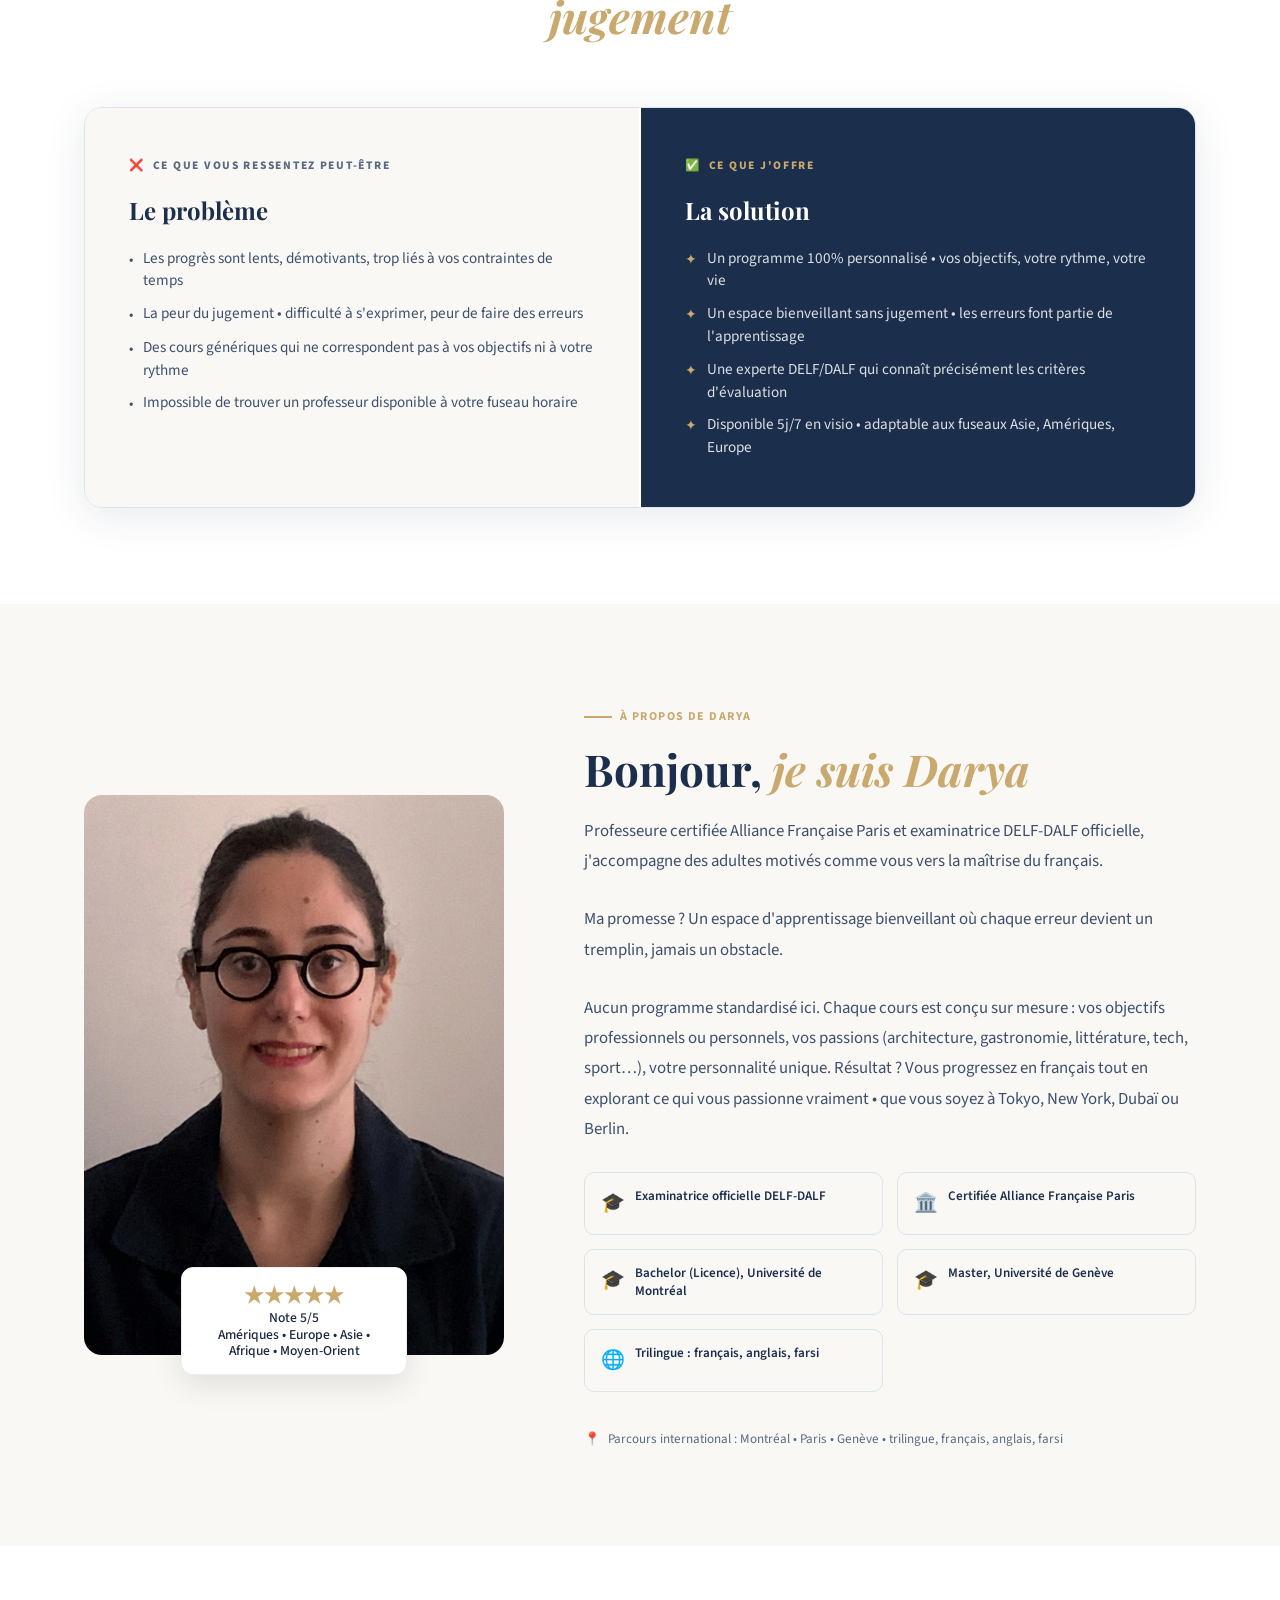
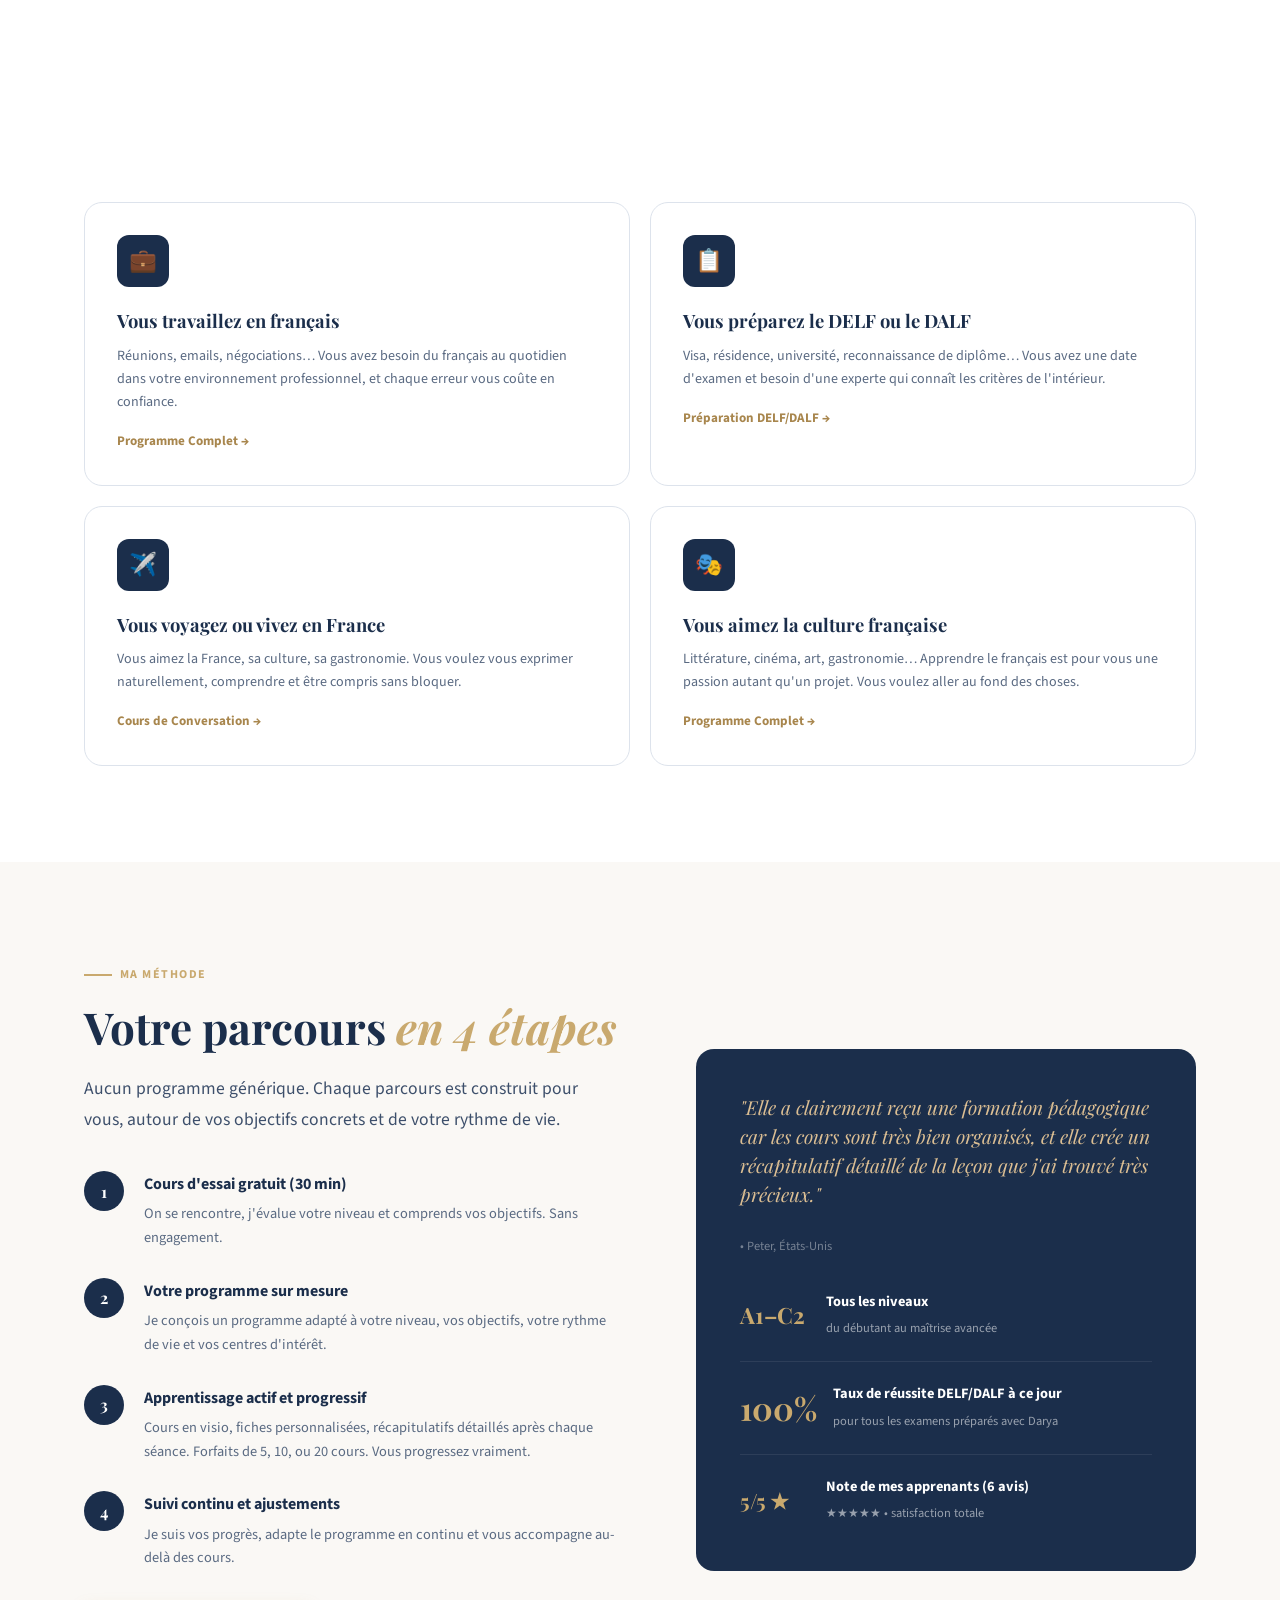
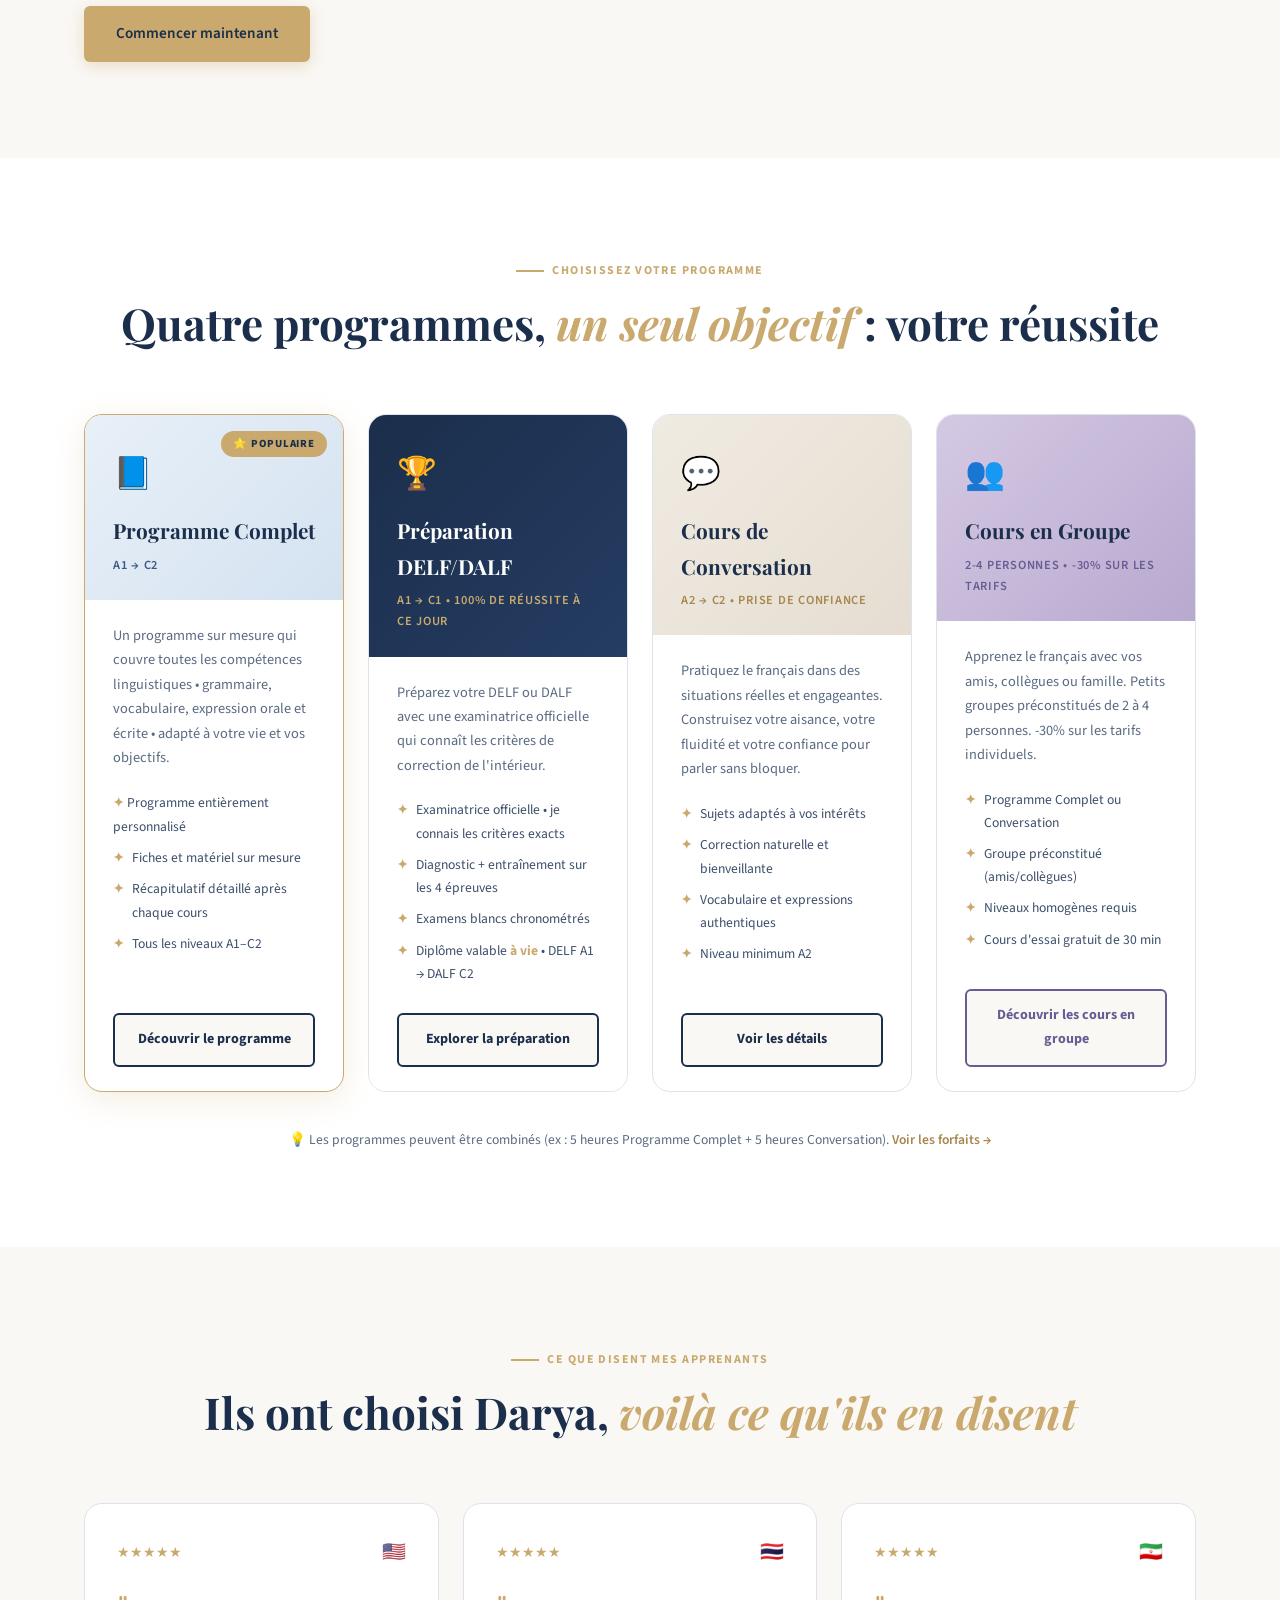
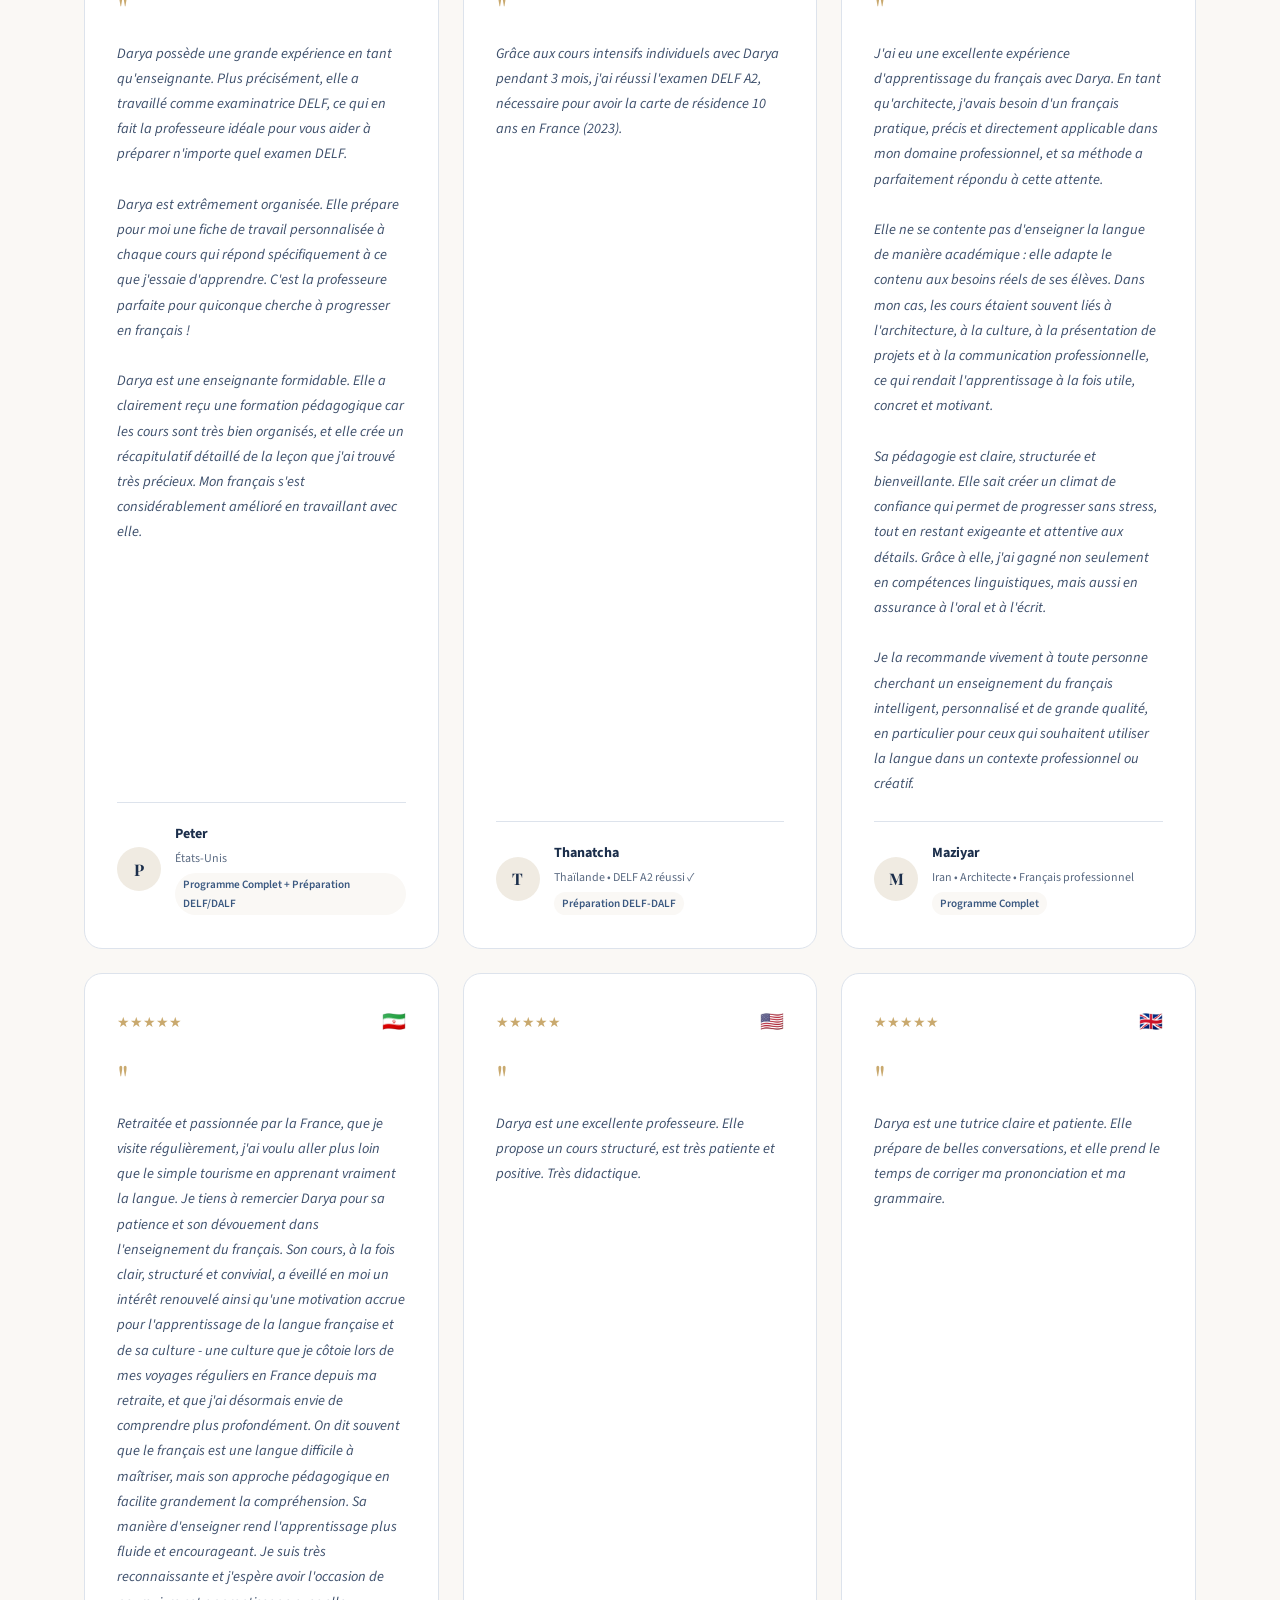
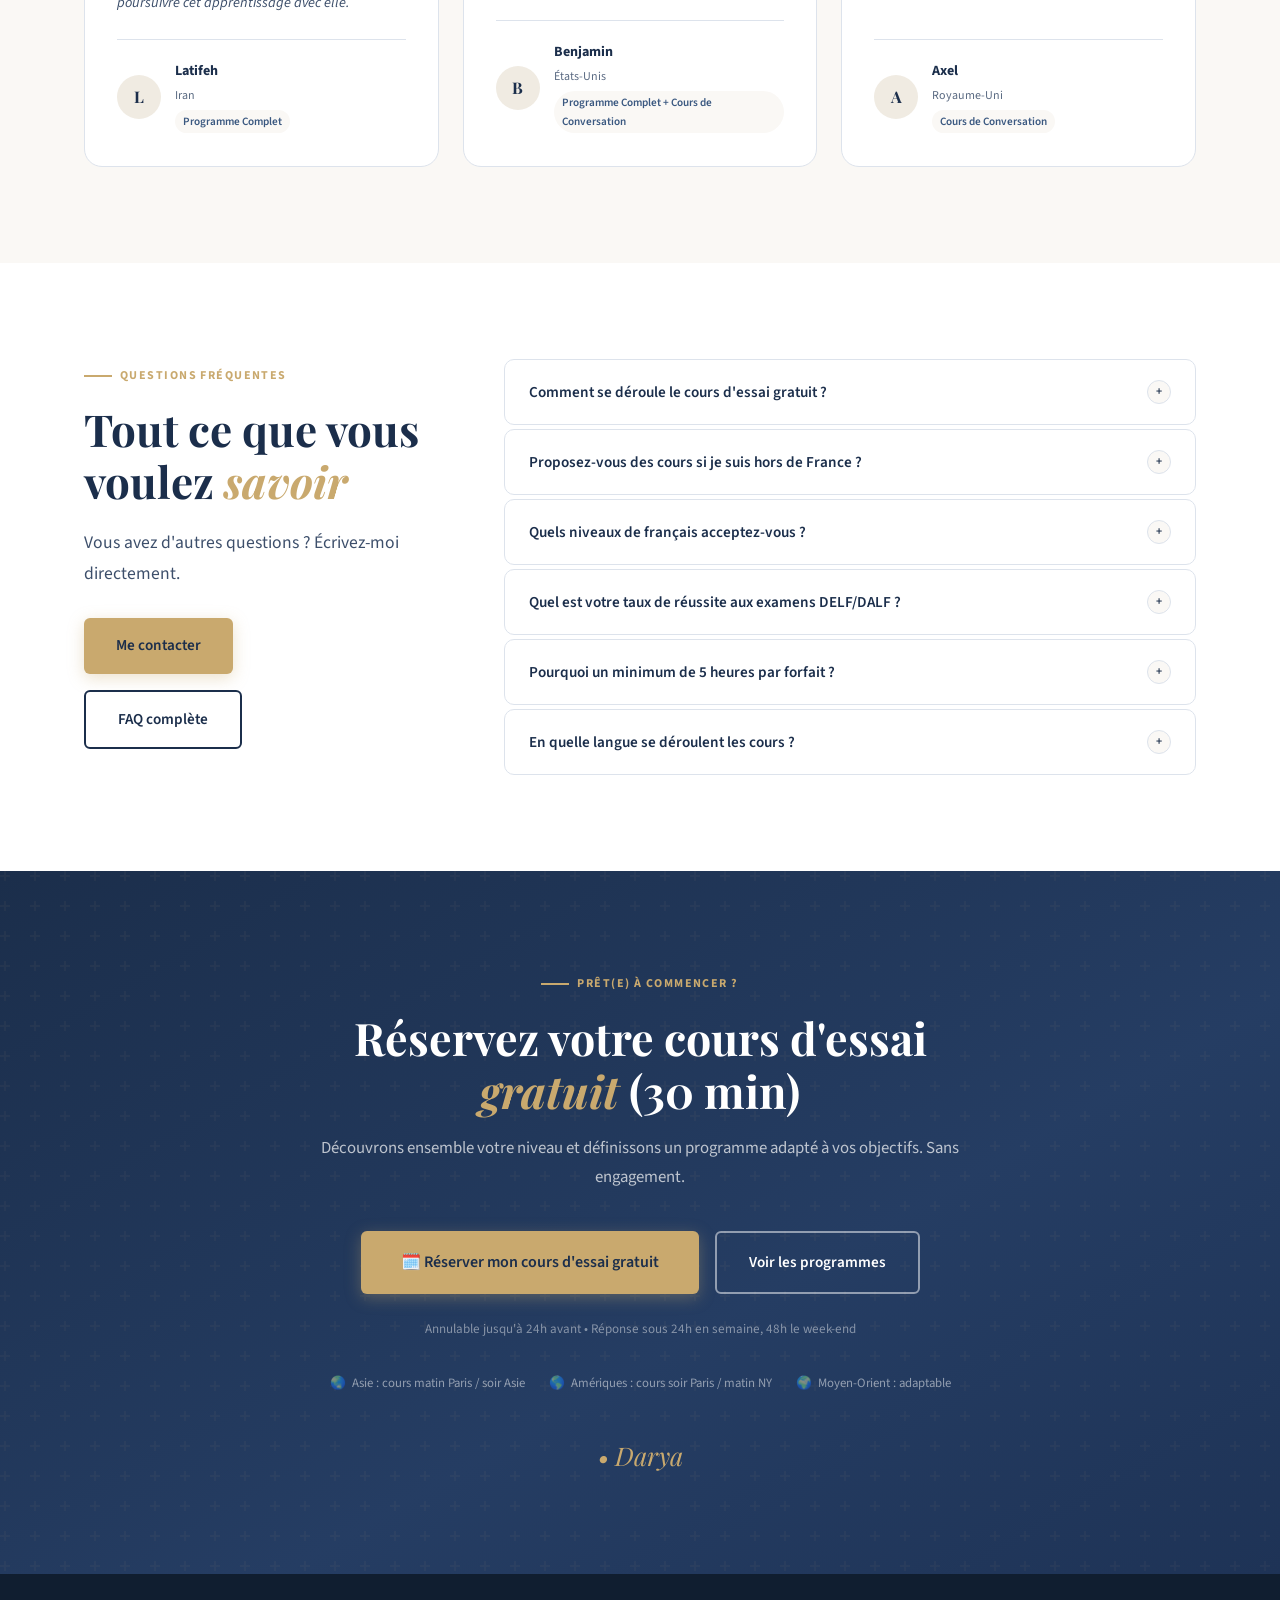
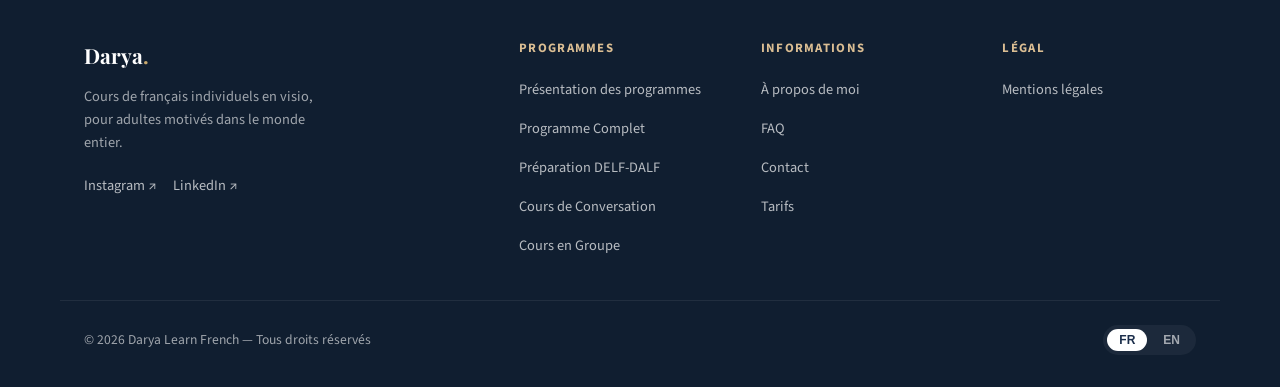
==== commit eb84435a: "fix: finalize conversation page migration and UX polish across site Consolidate navigation and page " ====
--- a/index.html
+++ b/index.html
@@ -1887,6 +1887,7 @@
   </style>
 
   <link rel="stylesheet" href="./responsive.css">
+  <link rel="stylesheet" href="./premium.css" />
 
 </head>
 
@@ -2351,8 +2352,8 @@
             naturellement, comprendre et être compris sans bloquer.</p>
           <p class="persona-desc lang-en">You love France, its culture, its cuisine. You want to express yourself
             naturally — to understand and be understood without freezing up.</p>
-          <a href="./cours-conversation.html" class="persona-link lang-fr">Cours de Conversation →</a>
-          <a href="./cours-conversation.html" class="persona-link lang-en">Conversation Classes →</a>
+          <a href="./conversation.html" class="persona-link lang-fr">Cours de Conversation →</a>
+          <a href="./conversation.html" class="persona-link lang-en">Conversation Classes →</a>
         </div>
         <div class="persona-card fade-up">
           <div class="persona-icon">🎭</div>
@@ -2602,8 +2603,8 @@
               <li class="prog-feature"><span class="prog-feature-check">✦</span><span class="lang-fr" lang="fr">Niveau
                   minimum A2</span><span class="lang-en" lang="en">Minimum level A2</span></li>
             </ul>
-            <a href="./cours-conversation.html" class="prog-cta lang-fr">Voir les détails</a>
-            <a href="./cours-conversation.html" class="prog-cta lang-en">View details</a>
+            <a href="./conversation.html" class="prog-cta lang-fr">Voir les détails</a>
+            <a href="./conversation.html" class="prog-cta lang-en">View details</a>
           </div>
         </div>
 
@@ -3136,8 +3137,7 @@
       entries.forEach(e => {
         if (e.isIntersecting) {
           e.target.classList.add('visible');
-        } else {
-          e.target.classList.remove('visible');
+          observer.unobserve(e.target);
         }
       });
     }, { threshold: 0.08, rootMargin: '0px 0px -40px 0px' });
@@ -3250,6 +3250,16 @@
     }
   </script>
 
-</body>
+  <!-- Premium fade-up observer -->
+  <script>
+    (function() {
+      var obs = new IntersectionObserver(function(entries) {
+        entries.forEach(function(e) {
+          if (e.isIntersecting) { e.target.classList.add('visible'); obs.unobserve(e.target); }
+        });
+      }, { threshold: 0.12 });
+      document.querySelectorAll('.fade-up').forEach(function(el) { obs.observe(el); });
+    })();
+  </script></body>
 
 </html>
--- a/responsive.css
+++ b/responsive.css
@@ -1,737 +1,806 @@
-body.en .lang-fr { display: none !important; }
-body.fr .lang-en { display: none !important; }
-
-/* ══ REPARATION BADGE PHOTO ══ */
-.about__photo-badge {
-  position: absolute;
-  bottom: -20px;
-  left: 50%;
-  transform: translateX(-50%);
-  background: #ffffff !important; /* Rétablit le fond blanc */
-  padding: 15px 20px !important;
-  border-radius: 12px !important;
-  box-shadow: 0 10px 30px rgba(0,0,0,0.1) !important;
-  z-index: 10 !important;
-  width: auto !important;
-  min-width: 200px;
-  text-align: center;
-  border: 1px solid #eee !important;
-}
-
-.about__photo-badge-num {
-  color: #C9A96E !important; /* Doré */
-  font-size: 1.4rem !important;
-  font-weight: bold;
-  display: block;
-  margin-bottom: 5px;
-}
-
-.about__photo-badge-label {
-  color: #1A2840 !important; /* Bleu foncé */
-  font-size: 0.85rem !important;
-  line-height: 1.2;
-  font-weight: 500;
-}
-
-/* Correction Mobile */
-@media (max-width: 768px) {
-  .about__photo-badge {
-    display: block !important;
-    position: absolute !important;
-    bottom: -15px !important;
-    left: 50% !important;
-    transform: translateX(-50%) !important;
-    width: 90% !important;
-    max-width: 300px;
-  }
-}
-
-/* REPARATION DU FOOTER (Suppression de la bande blanche sur pages courtes) */
-html {
-    height: 100%;
-}
-
-body {
-    display: flex;
-    flex-direction: column;
-    min-height: 100vh;
-    margin: 0;
-    padding: 0;
-}
-
-main, .page-wrapper {
-    flex: 1;
-}
-
-/* ══ BOUTON PLAY ANIMÉ (anneau pulsant permanent) ══════════════════════════ */
-@keyframes playPulseRing {
-  0%   { transform: scale(1);   opacity: 0.7; }
-  70%  { transform: scale(1.9); opacity: 0;   }
-  100% { transform: scale(1.9); opacity: 0;   }
-}
-
-@keyframes playPulseRing2 {
-  0%   { transform: scale(1);   opacity: 0.45; }
-  70%  { transform: scale(2.5); opacity: 0;    }
-  100% { transform: scale(2.5); opacity: 0;    }
-}
-
-/* Conteneur positionné pour les pseudo-éléments */
-.pulse-play {
-  position: relative;
-}
-
-/* Premier anneau */
-.pulse-play::before {
-  content: '';
-  position: absolute;
-  inset: 0;
-  border-radius: 50%;
-  background: rgba(201, 169, 110, 0.55);
-  animation: playPulseRing 2s cubic-bezier(0.215, 0.61, 0.355, 1) infinite;
-  pointer-events: none;
-}
-
-/* Deuxième anneau (décalé pour effet double) */
-.pulse-play::after {
-  content: '';
-  position: absolute;
-  inset: 0;
-  border-radius: 50%;
-  background: rgba(201, 169, 110, 0.3);
-  animation: playPulseRing2 2s cubic-bezier(0.215, 0.61, 0.355, 1) 0.5s infinite;
-  pointer-events: none;
-}
-
-
-
-@media (max-width: 768px) {
-
-    /* ─── PATCH URGENCE (VOIR/WATCH & POLICE PHOTO) ─── */
-    .video-play-btn, 
-    .watch-btn, 
-    .play-button-overlay,
-    .video-overlay,
-    #customCursor {
-        display: none !important;
-    }
-
-    .portrait-badge__title, 
-    .portrait-title,
-    .hero__card-role,
-    .hero-image-wrap h2,
-    .portrait-wrap h3 {
-        font-size: 1.2rem !important;
-        line-height: 1.3 !important;
-        padding: 10px !important;
-    }
-    /* ──────────────────────────────────────────────── */
-
-
-    /* 1. Sécurité globale : on verrouille les bords */
-    html,
-    body {
-        overflow-x: hidden !important;
-        width: 100% !important;
-        position: relative;
-    }
-
-    /* 2. Typographie - Alignement Accueil Gauche (Chirurgical) */
-    .hero__content,
-    .hero__inner,
-    .hero__title,
-    .hero__subtitle,
-    .hero__tagline,
-    .hero__actions,
-    .hero__proof {
-        display: flex !important;
-        flex-direction: column !important;
-        align-items: flex-start !important;
-        text-align: left !important;
-        justify-content: flex-start !important;
-        margin-left: 0 !important;
-        margin-right: 0 !important;
-        padding-left: 0 !important;
-        gap: 12px !important;
-    }
-
-    /* On s'assure que le conteneur ne se centre pas via des marges */
-    .hero__content {
-        margin: 0 !important;
-        max-width: 100% !important;
-    }
-
-    /* Réduction du badge eyebrow pour mobile */
-    .hero__eyebrow {
-        font-size: 0.7rem !important;
-        padding: 6px 12px !important;
-        line-height: 1.2 !important;
-        margin-bottom: 1rem !important;
-    }
-
-    h1 {
-        font-size: 1.65rem !important;
-        /* Reduced for better balance */
-        line-height: 1.2 !important;
-        margin-bottom: 1.5rem !important;
-        /* Increased space */
-    }
-
-    h2 {
-        font-size: 1.5rem !important;
-        line-height: 1.3 !important;
-    }
-
-    h3 {
-        font-size: 1.25rem !important;
-    }
-
-    /* On restaure le texte Hero pour la narration */
-    .hero__subtitle,
-    .hero__tagline {
-        display: block !important;
-        font-size: 0.95rem;
-        line-height: 1.5;
-        margin-bottom: 20px;
-    }
-
-    /* Cacher le paragraphe sous le H1 sur la page d'accueil si trop encombrant */
-    .hero .hero-sub {
-        display: none !important;
-    }
-
-    /* 3. LE BOUCLIER ANTI-DÉBORDEMENT & RÉDUCTION GAP (20%) */
-    .hero-inner,
-    .split-layout,
-    .questions-grid,
-    .adv-grid,
-    .steps-grid,
-    .timing-row,
-    .packs-row,
-    .whom-grid,
-    .avantages__grid,
-    .programme-cards,
-    .processus__steps,
-    .footer__inner,
-    .site-footer-inner,
-    [class*="grid"],
-    [class*="testimonial"],
-    [class*="review"],
-    [class*="avis"] {
-        display: flex !important;
-        flex-direction: column !important;
-        flex-wrap: wrap !important;
-        gap: 19px !important;
-        /* 24px - 20% = 19px */
-        min-width: 0 !important;
-    }
-
-    /* 4. ON RÉPARE LES BOÎTES ET LE FORMULAIRE DE CONTACT */
-    .hero-card,
-    .step-card,
-    .pack-card,
-    .avantage-card,
-    [class*="testimonial"]>*,
-    [class*="review"]>*,
-    [class*="avis"]>*,
-    form,
-    .contact-wrapper,
-    .contact-card,
-    .form-group,
-    input,
-    textarea,
-    select {
-        width: 100% !important;
-        max-width: 100% !important;
-        min-width: 0 !important;
-        margin-left: 0 !important;
-        margin-right: 0 !important;
-        box-sizing: border-box !important;
-    }
-
-    /* 5. Marges de sécurité & RÉDUCTION PADDING (20%) */
-    section,
-    .section,
-    .hero,
-    .page-hero,
-    .container,
-    .legal-content,
-    .faq-layout {
-        padding-left: 16px !important;
-        /* 20px - 20% = 16px */
-        padding-right: 16px !important;
-        padding-top: 2.4rem !important;
-        /* 3rem - 20% = 2.4rem */
-        padding-bottom: 2.4rem !important;
-        width: 100% !important;
-        box-sizing: border-box !important;
-    }
-
-    /* 6. Épuration : Cache les éléments purement décoratifs */
-    .hero::before,
-    .hero::after,
-    .page-hero::before,
-    .page-hero::after,
-    .section::before,
-    .section::after,
-    .decoration,
-    .blob,
-    .shape,
-    [class*="decorative"] {
-        display: none !important;
-    }
-
-    /* 7. GARANTIE ABSOLUE DU MENU */
-    site-header {
-        display: block !important;
-        position: relative !important;
-        z-index: 9999999 !important;
-        width: 100% !important;
-    }
-
-    /* On force les grands blocs bleus à passer en dessous du menu */
-    .page-hero,
-    .hero,
-    .page-hero__inner {
-        position: relative !important;
-        z-index: 1 !important;
-    }
-
-    /* 8. Refonte du 'Rond Blanc' en carte élégante (About Page) */
-    .portrait-badge {
-        position: relative !important;
-        bottom: 0 !important;
-        left: 0 !important;
-        transform: none !important;
-        width: 80% !important;
-        max-width: 290px !important;
-        margin: -22px auto 0 !important;
-        padding: 10px !important;
-        text-align: center !important;
-        border-radius: 16px !important;
-        white-space: normal !important;
-        display: flex !important;
-        flex-direction: column !important;
-        align-items: center !important;
-        box-shadow: 0 12px 32px rgba(27, 46, 75, 0.15) !important;
-        z-index: 10 !important;
-    }
-
-    .portrait-badge__icon {
-        font-size: 24px;
-        margin-bottom: 8px;
-    }
-
-    .portrait-badge__inner {
-        display: flex;
-        flex-direction: column;
-        gap: 4px;
-    }
-
-    .portrait-badge__title {
-        font-size: 0.9rem !important;
-        font-weight: 700 !important;
-    }
-
-    .portrait-badge__sub {
-        font-size: 0.75rem !important;
-        opacity: 0.8;
-    }
-
-    /* =========================================
-       8. BAZOOKA V3 - LE CORRECTIF ABSOLU FORMULAIRE
-       ========================================= */
-
-    *,
-    *::before,
-    *::after {
-        box-sizing: border-box !important;
-        max-width: 100vw !important;
-    }
-
-    /* =========================================
-       9. CORRECTION DES TABLEAUX (Mentions Légales)
-       ========================================= */
-    table,
-    .program-card table {
-        display: block !important;
-        width: 100% !important;
-        overflow-x: auto !important;
-        -webkit-overflow-scrolling: touch !important;
-    }
-
-    /* =========================================
-       10. CORRECTIONS SUBTILES DES BADGES/NIVEAUX (Across all pages)
-       ========================================= */
-
-    .video-overlay {
-        display: flex !important;
-        padding: 15px !important; /* Moins d'espace sur mobile */
-    }
-
-    .pulse-play {
-        width: 44px !important; /* Un peu plus petit sur mobile */
-        height: 44px !important;
-    }
-
-    /* 1. Répare le gros bouton pour qu'il puisse passer à la ligne */
-    a[class*="btn"],
-    button[class*="btn"],
-    .navbar__cta-mobile a,
-    .cta-button {
-        white-space: normal !important;
-        height: auto !important;
-        line-height: 1.4 !important;
-        padding-top: 10px !important;
-        /* Réduit de 12px */
-        padding-bottom: 10px !important;
-        text-align: center !important;
-    }
-
-    /* 2. On réduit la police et on enlève les tirets pour les petits badges */
-    [class*="level"] span,
-    [class*="badge"] span,
-    [class*="tag"] span,
-    [class*="chip"] span,
-    .level-badge,
-    .review-tag,
-    .not-for-you span {
-        font-size: 0.65rem !important;
-        hyphens: none !important;
-        letter-spacing: -0.01em !important;
-        line-height: 1.1 !important;
-        white-space: normal !important;
-    }
-
-    /* Réduction padding badges (20%) */
-    [class*="level"],
-    [class*="badge"],
-    [class*="tag"],
-    [class*="chip"],
-    .level-badge,
-    .review-tag,
-    .not-for-you {
-        padding: 5px 10px !important;
-        /* 6px 12px -> 5px 10px */
-    }
-
-    /* 3. On aligne les cartes pour le Programme Complet */
-    .level-card,
-    [class*="programme-card"] {
-        display: flex !important;
-        flex-direction: column !important;
-        align-items: flex-start !important;
-        /* Changé de center à flex-start pour cohérence */
-        text-align: left !important;
-        gap: 12px !important;
-    }
-
-    /* =========================================
-       11. CORRECTION CHECKBOX RGPD (Contact)
-       ========================================= */
-
-    .checkbox-group,
-    .form-checkbox,
-    .rgpd-consent,
-    .consent-group {
-        display: flex !important;
-        align-items: flex-start !important;
-        width: 100% !important;
-        max-width: 100% !important;
-        box-sizing: border-box !important;
-        margin-bottom: 12px !important;
-    }
-
-    input[type="checkbox"] {
-        flex-shrink: 0 !important;
-        width: 18px !important;
-        height: 18px !important;
-        margin-top: 3px !important;
-        margin-right: 12px !important;
-        min-width: auto !important;
-    }
-
-    input[type="checkbox"]+label,
-    input[type="checkbox"]~span,
-    .checkbox-group label,
-    .form-checkbox label {
-        flex: 1 !important;
-        white-space: normal !important;
-        word-wrap: break-word !important;
-        font-size: 0.85rem !important;
-        line-height: 1.4 !important;
-        max-width: calc(100% - 30px) !important;
-    }
-
-
-
-    /* =========================================
-       13. AFFICHAGE DES CARTES MOBILES (TARIFS)
-       ========================================= */
-    .pricing-table-wrap,
-    .pricing-table {
-        display: none !important;
-    }
-
-    .pricing-cards-mobile {
-        display: flex !important;
-        flex-direction: column !important;
-        gap: 16px !important;
-        /* 20px -> 16px */
-        width: 100% !important;
-        margin-top: 8px !important;
-    }
-
-    .price-card-mobile {
-        width: 100% !important;
-        box-sizing: border-box !important;
-        margin: 0 !important;
-        padding: 1.2rem !important;
-        /* 1.5rem -> 1.2rem */
-    }
-
-    /* =========================================
-       14. CORRECTION DE LA CALCULATRICE ET GROUPES
-       ========================================= */
-    .customize-box {
-        width: 100% !important;
-        max-width: 100% !important;
-        box-sizing: border-box !important;
-        padding: 16px 12px !important;
-        /* 20px 15px -> 16px 12px */
-        margin-left: 0 !important;
-        margin-right: 0 !important;
-    }
-
-    .example-calc {
-        padding: 12px !important;
-        /* 15px -> 12px */
-        width: 100% !important;
-        box-sizing: border-box !important;
-    }
-
-    .calc-row {
-        flex-direction: column !important;
-        align-items: flex-start !important;
-        gap: 4px !important;
-        padding: 8px 0 !important;
-        /* 10px -> 8px */
-    }
-
-    .calc-row strong {
-        align-self: flex-end !important;
-        color: var(--gold-light) !important;
-    }
-
-    .group-card {
-        width: 100% !important;
-        max-width: 100% !important;
-        box-sizing: border-box !important;
-        margin-left: 0 !important;
-        margin-right: 0 !important;
-        padding: 20px 12px !important;
-        /* 25px 15px -> 20px 12px */
-    }
-
-    .group-card__cta {
-        white-space: normal !important;
-        height: auto !important;
-        line-height: 1.4 !important;
-        padding: 10px 16px !important;
-    }
-
-    /* <-- Il manquait cette accolade pour fermer le bouton CTA */
-
-
-    .close-video-btn {
-        top: 10px !important;
-        right: 10px !important;
-        font-size: 30px !important;
-    }
-}
-
-
-/* ══════════════════════════════════════════
-   🚀 PATCH MOBILE FINAL (Fusionné) 🚀
-   - Règle l'entrechoc Texte/Badge (image_5ee652.jpg)
-   - Règle la suppression des barres grises (stats)
-══════════════════════════════════════════ */
-
-@media (max-width: 768px) {
-  /* 1. HERO MOBILE (Réparation de l'entrechoc image_5ee652.jpg) */
-  .hero {
-    padding-top: 100px !important; /* Un peu moins de padding haut sur mobile */
-  }
-  .hero__inner {
-    grid-template-columns: 1fr !important; /* Force l'empilement vertical */
-    gap: 30px !important; /* Espace propre entre texte et photo */
-    text-align: center;
-  }
-  
-  /* Centre tous les éléments de texte et gère les marges propres */
-  .hero__quote {
-    border-left: none !important;
-    border-top: 3px solid rgba(201, 169, 110, 0.40); /* Déplace la ligne en haut */
-    padding-left: 0 !important;
-    padding-top: 12px;
-    margin-left: auto;
-    margin-right: auto;
-    max-width: 90% !important;
-  }
-  
-  .hero__eyebrow,
-  .hero__cta-row,
-  .hero__stats-row {
-    justify-content: center !important;
-    margin-left: auto;
-    margin-right: auto;
-  }
-  
-  /* Gère l'aération et le centrage du bloc photo pour mobile */
-  .portrait-wrap {
-    margin-left: auto;
-    margin-right: auto;
-    margin-top: 20px; /* Espace au-dessus du bloc photo */
-  }
-  
-  /* Règle le badge "Examinatrice" qui posait problème */
-  .portrait-float {
-    position: relative !important; /* Passe en position 'normale' dans le flux */
-    top: 0 !important;
-    right: 0 !important;
-    transform: translateY(15px); /* Se superpose légèrement au haut de la photo */
-    margin-left: auto;
-    margin-right: auto;
-    display: inline-block;
-    z-index: 2;
-    padding: 10px 16px !important;
-  }
-  
-  /* Règle le badge "Diplômes" du bas */
-  .portrait-badge {
-    position: static !important; /* Se remet proprement en dessous de la photo */
-    transform: none !important;
-    margin-top: 15px; /* Espace sous la photo */
-    width: 100%;
-    max-width: 320px;
-    margin-left: auto;
-    margin-right: auto;
-    white-space: normal !important; /* Autorise le texte à revenir à la ligne */
-    text-align: center;
-    flex-direction: column; /* Empile icônes et textes */
-    padding: 12px !important;
-    border-radius: 12px !important;
-  }
-  .portrait-badge__icon {
-    margin-bottom: 6px;
-    font-size: 1.4rem;
-  }
-  
-  /* 2. MODERNISATION DES STATS (Suppression des barres grises) */
-  .stats-strip {
-    background: transparent !important;
-    border: none !important;
-    padding: 20px 0 !important;
-  }
-  .stats-grid {
-    background: transparent !important;
-    gap: 12px !important; /* Vrai espace entre les cartes */
-    display: flex !important;
-    flex-wrap: wrap !important;
-    justify-content: center !important;
-    border-radius: 0 !important;
-    overflow: visible !important;
-  }
-  .stat-block {
-    background: var(--white) !important;
-    border-radius: 12px !important;
-    box-shadow: 0 4px 15px rgba(27, 46, 75, 0.04) !important;
-    flex: 1 1 45% !important; /* Deux cartes par ligne sur mobile */
-    border: 1px solid var(--border) !important;
-    padding: 16px !important;
-    text-align: center !important;
-  }
-
-  /* 3. RESTAURATION BOUTON PLAY MOBILE */
-  #playButtonContainer {
-    display: block !important;
-    padding: 15px !important; /* Réduit un peu le padding sur mobile */
-  }
-
-  .pulse-play {
-    display: flex !important;
-    width: 50px !important;
-    height: 50px !important;
-    font-size: 0 !important;
-    color: transparent !important;
-    justify-content: center !important;
-    align-items: center !important;
-  }
-
-  /* 4. REFINEMENT STICKY CTA MOBILE (PREMIUM STYLE) */
-  .sticky-cta {
-    position: fixed !important;
-    bottom: 0 !important;
-    left: 0 !important;
-    right: 0 !important;
-    z-index: 9999 !important;
-    background: linear-gradient(135deg, #C9A96E 0%, #D4B87E 100%) !important;
-    border-radius: 20px 20px 0 0 !important;
-    box-shadow: 0 -4px 20px rgba(0,0,0,0.15) !important;
-    padding: 12px 16px !important;
-    transform: translateY(0) !important;
-    transition: transform 0.35s cubic-bezier(0.4, 0, 0.2, 1) !important;
-    opacity: 1 !important;
-    pointer-events: auto !important;
-    display: block !important;
-  }
-
-  /* Etat caché — ajouté/retiré par JS */
-  .sticky-cta.is-hidden {
-    transform: translateY(110%) !important;
-    pointer-events: none !important;
-  }
-
-  @keyframes ctaSlideUp {
-    from { transform: translateY(100%); }
-    to   { transform: translateY(0); }
-  }
-
-  .sticky-cta a {
-    display: flex !important;
-    align-items: center;
-    justify-content: center;
-    gap: 8px;
-    width: 100%;
-    padding: 12px 20px;
-    border-radius: 12px;
-    background: rgba(255, 255, 255, 0.2) !important; /* Subtle glass effect on the gold */
-    color: #1A2840 !important; /* Navy text */
-    font-weight: 800;
-    font-size: 1rem;
-    text-decoration: none;
-    border: 1px solid rgba(255, 255, 255, 0.3);
-  }
-
-  .sticky-cta .trust-line {
-    text-align: center;
-    font-size: 0.72rem;
-    color: rgba(26, 40, 64, 0.7); /* Darker text for readability on gold */
-    margin-top: 6px;
-    font-weight: 600;
-    letter-spacing: 0.02em;
-  }
-}
-
-/* Masquage global du Sticky CTA sur desktop */
-@media (min-width: 769px) {
-    .sticky-cta {
-        display: none !important;
-    }
-}
-
-/* Gère les très petits écrans pour les stats */
-@media (max-width: 480px) {
-  .stat-block { flex: 1 1 100% !important; } /* Empile complètement les stats */
-}
-+body.en .lang-fr { display: none !important; }
+body.fr .lang-en { display: none !important; }
+
+/* ══ REPARATION BADGE PHOTO ══ */
+.about__photo-badge {
+  position: absolute;
+  bottom: -20px;
+  left: 50%;
+  transform: translateX(-50%);
+  background: #ffffff !important; /* Rétablit le fond blanc */
+  padding: 15px 20px !important;
+  border-radius: 12px !important;
+  box-shadow: 0 10px 30px rgba(0,0,0,0.1) !important;
+  z-index: 10 !important;
+  width: auto !important;
+  min-width: 200px;
+  text-align: center;
+  border: 1px solid #eee !important;
+}
+
+.about__photo-badge-num {
+  color: #C9A96E !important; /* Doré */
+  font-size: 1.4rem !important;
+  font-weight: bold;
+  display: block;
+  margin-bottom: 5px;
+}
+
+.about__photo-badge-label {
+  color: #1A2840 !important; /* Bleu foncé */
+  font-size: 0.85rem !important;
+  line-height: 1.2;
+  font-weight: 500;
+}
+
+/* Correction Mobile */
+@media (max-width: 768px) {
+  .about__photo-badge {
+    display: block !important;
+    position: absolute !important;
+    bottom: -15px !important;
+    left: 50% !important;
+    transform: translateX(-50%) !important;
+    width: 90% !important;
+    max-width: 300px;
+  }
+}
+
+/* REPARATION DU FOOTER (Suppression de la bande blanche sur pages courtes) */
+html {
+    height: 100%;
+}
+
+body {
+    display: flex;
+    flex-direction: column;
+    min-height: 100vh;
+    margin: 0;
+    padding: 0;
+}
+
+main, .page-wrapper {
+    flex: 1;
+}
+
+/* ══ BOUTON PLAY ANIMÉ (anneau pulsant permanent) ══════════════════════════ */
+@keyframes playPulseRing {
+  0%   { transform: scale(1);   opacity: 0.7; }
+  70%  { transform: scale(1.9); opacity: 0;   }
+  100% { transform: scale(1.9); opacity: 0;   }
+}
+
+@keyframes playPulseRing2 {
+  0%   { transform: scale(1);   opacity: 0.45; }
+  70%  { transform: scale(2.5); opacity: 0;    }
+  100% { transform: scale(2.5); opacity: 0;    }
+}
+
+/* Conteneur positionné pour les pseudo-éléments */
+.pulse-play {
+  position: relative;
+}
+
+/* Premier anneau */
+.pulse-play::before {
+  content: '';
+  position: absolute;
+  inset: 0;
+  border-radius: 50%;
+  background: rgba(201, 169, 110, 0.55);
+  animation: playPulseRing 2s cubic-bezier(0.215, 0.61, 0.355, 1) infinite;
+  pointer-events: none;
+}
+
+/* Deuxième anneau (décalé pour effet double) */
+.pulse-play::after {
+  content: '';
+  position: absolute;
+  inset: 0;
+  border-radius: 50%;
+  background: rgba(201, 169, 110, 0.3);
+  animation: playPulseRing2 2s cubic-bezier(0.215, 0.61, 0.355, 1) 0.5s infinite;
+  pointer-events: none;
+}
+
+
+
+@media (max-width: 768px) {
+
+    /* ─── PATCH URGENCE (VOIR/WATCH & POLICE PHOTO) ─── */
+    .video-play-btn, 
+    .watch-btn, 
+    .play-button-overlay,
+    .video-overlay,
+    #customCursor {
+        display: none !important;
+    }
+
+    .portrait-badge__title, 
+    .portrait-title,
+    .hero__card-role,
+    .hero-image-wrap h2,
+    .portrait-wrap h3 {
+        font-size: 1.02rem !important;
+        line-height: 1.3 !important;
+        padding: 8px 10px !important;
+    }
+    /* ──────────────────────────────────────────────── */
+
+
+    /* 1. Sécurité globale : on verrouille les bords */
+    html,
+    body {
+        overflow-x: hidden !important;
+        width: 100% !important;
+        position: relative;
+    }
+
+    /* 2. Typographie - Alignement Accueil Gauche (Chirurgical) */
+    .hero__content,
+    .hero__inner,
+    .hero__title,
+    .hero__subtitle,
+    .hero__tagline,
+    .hero__actions,
+    .hero__proof {
+        display: flex !important;
+        flex-direction: column !important;
+        align-items: flex-start !important;
+        text-align: left !important;
+        justify-content: flex-start !important;
+        margin-left: 0 !important;
+        margin-right: 0 !important;
+        padding-left: 0 !important;
+        gap: 12px !important;
+    }
+
+    /* Hero proof: compact pill row on mobile (instead of stacked big block) */
+    .hero__proof {
+        display: flex !important;
+        flex-direction: row !important;
+        align-items: center !important;
+        justify-content: center !important;
+        flex-wrap: wrap !important;
+        gap: 8px !important;
+        padding: 8px 10px !important;
+        border-radius: 12px !important;
+        background: rgba(255,255,255,0.08) !important;
+        border: 1px solid rgba(201,169,110,0.25) !important;
+        max-width: 100% !important;
+    }
+
+    .hero__proof-item {
+        font-size: 0.78rem !important;
+        line-height: 1.25 !important;
+        white-space: nowrap !important;
+        color: rgba(255,255,255,0.9) !important;
+    }
+
+    /* On s'assure que le conteneur ne se centre pas via des marges */
+    .hero__content {
+        margin: 0 !important;
+        max-width: 100% !important;
+    }
+
+    /* Réduction du badge eyebrow pour mobile */
+    .hero__eyebrow {
+        font-size: 0.7rem !important;
+        padding: 6px 12px !important;
+        line-height: 1.2 !important;
+        margin-bottom: 1rem !important;
+    }
+
+    h1 {
+        font-size: 1.65rem !important;
+        /* Reduced for better balance */
+        line-height: 1.2 !important;
+        margin-bottom: 1.5rem !important;
+        /* Increased space */
+    }
+
+    h2 {
+        font-size: 1.5rem !important;
+        line-height: 1.3 !important;
+    }
+
+    h3 {
+        font-size: 1.25rem !important;
+    }
+
+    /* On restaure le texte Hero pour la narration */
+    .hero__subtitle,
+    .hero__tagline {
+        display: block !important;
+        font-size: 0.95rem;
+        line-height: 1.5;
+        margin-bottom: 20px;
+    }
+
+    /* Cacher le paragraphe sous le H1 sur la page d'accueil si trop encombrant */
+    .hero .hero-sub {
+        display: none !important;
+    }
+
+    /* 3. LE BOUCLIER ANTI-DÉBORDEMENT & RÉDUCTION GAP (20%) */
+    .hero-inner,
+    .split-layout,
+    .questions-grid,
+    .adv-grid,
+    .steps-grid,
+    .timing-row,
+    .packs-row,
+    .whom-grid,
+    .avantages__grid,
+    .programme-cards,
+    .processus__steps,
+    .footer__inner,
+    .site-footer-inner,
+    [class*="grid"],
+    [class*="testimonial"],
+    [class*="review"],
+    [class*="avis"] {
+        display: flex !important;
+        flex-direction: column !important;
+        flex-wrap: wrap !important;
+        gap: 19px !important;
+        /* 24px - 20% = 19px */
+        min-width: 0 !important;
+    }
+
+    /* 4. ON RÉPARE LES BOÎTES ET LE FORMULAIRE DE CONTACT */
+    .hero-card,
+    .step-card,
+    .pack-card,
+    .avantage-card,
+    [class*="testimonial"]>*,
+    [class*="review"]>*,
+    [class*="avis"]>*,
+    form,
+    .contact-wrapper,
+    .contact-card,
+    .form-group,
+    input,
+    textarea,
+    select {
+        width: 100% !important;
+        max-width: 100% !important;
+        min-width: 0 !important;
+        margin-left: 0 !important;
+        margin-right: 0 !important;
+        box-sizing: border-box !important;
+    }
+
+    /* 5. Marges de sécurité & RÉDUCTION PADDING (20%) */
+    section,
+    .section,
+    .hero,
+    .page-hero,
+    .container,
+    .legal-content,
+    .faq-layout {
+        padding-left: 16px !important;
+        /* 20px - 20% = 16px */
+        padding-right: 16px !important;
+        padding-top: 2.4rem !important;
+        /* 3rem - 20% = 2.4rem */
+        padding-bottom: 2.4rem !important;
+        width: 100% !important;
+        box-sizing: border-box !important;
+    }
+
+    /* 6. Épuration : Cache les éléments purement décoratifs */
+    .hero::before,
+    .hero::after,
+    .page-hero::before,
+    .page-hero::after,
+    .section::before,
+    .section::after,
+    .decoration,
+    .blob,
+    .shape,
+    [class*="decorative"] {
+        display: none !important;
+    }
+
+    /* 7. GARANTIE ABSOLUE DU MENU */
+    site-header {
+        display: block !important;
+        position: relative !important;
+        z-index: 9999999 !important;
+        width: 100% !important;
+    }
+
+    /* On force les grands blocs bleus à passer en dessous du menu */
+    .page-hero,
+    .hero,
+    .page-hero__inner {
+        position: relative !important;
+        z-index: 1 !important;
+    }
+
+    /* 8. Refonte du 'Rond Blanc' en carte élégante (About Page) */
+    .portrait-badge {
+        position: relative !important;
+        bottom: 0 !important;
+        left: 0 !important;
+        transform: none !important;
+        width: 80% !important;
+        max-width: 290px !important;
+        margin: -22px auto 0 !important;
+        padding: 10px !important;
+        text-align: center !important;
+        border-radius: 16px !important;
+        white-space: normal !important;
+        display: flex !important;
+        flex-direction: column !important;
+        align-items: center !important;
+        box-shadow: 0 12px 32px rgba(27, 46, 75, 0.15) !important;
+        z-index: 10 !important;
+    }
+
+    .portrait-badge__icon {
+        font-size: 24px;
+        margin-bottom: 8px;
+    }
+
+    .portrait-badge__inner {
+        display: flex;
+        flex-direction: column;
+        gap: 4px;
+    }
+
+    .portrait-badge__title {
+        font-size: 0.9rem !important;
+        font-weight: 700 !important;
+    }
+
+    .portrait-badge__sub {
+        font-size: 0.75rem !important;
+        opacity: 0.8;
+    }
+
+    /* =========================================
+       8. BAZOOKA V3 - LE CORRECTIF ABSOLU FORMULAIRE
+       ========================================= */
+
+    *,
+    *::before,
+    *::after {
+        box-sizing: border-box !important;
+        max-width: 100vw !important;
+    }
+
+    /* =========================================
+       9. CORRECTION DES TABLEAUX (Mentions Légales)
+       ========================================= */
+    table,
+    .program-card table {
+        display: block !important;
+        width: 100% !important;
+        overflow-x: auto !important;
+        -webkit-overflow-scrolling: touch !important;
+    }
+
+    /* =========================================
+       10. CORRECTIONS SUBTILES DES BADGES/NIVEAUX (Across all pages)
+       ========================================= */
+
+    .video-overlay {
+        display: flex !important;
+        padding: 15px !important; /* Moins d'espace sur mobile */
+    }
+
+    .pulse-play {
+        width: 44px !important; /* Un peu plus petit sur mobile */
+        height: 44px !important;
+    }
+
+    /* 1. Répare le gros bouton pour qu'il puisse passer à la ligne */
+    a[class*="btn"],
+    button[class*="btn"],
+    .navbar__cta-mobile a,
+    .cta-button {
+        white-space: normal !important;
+        height: auto !important;
+        line-height: 1.4 !important;
+        padding-top: 10px !important;
+        /* Réduit de 12px */
+        padding-bottom: 10px !important;
+        text-align: center !important;
+    }
+
+    /* 2. On réduit la police et on enlève les tirets pour les petits badges */
+    [class*="level"] span,
+    [class*="badge"] span,
+    [class*="tag"] span,
+    [class*="chip"] span,
+    .level-badge,
+    .review-tag,
+    .not-for-you span {
+        font-size: 0.65rem !important;
+        hyphens: none !important;
+        letter-spacing: -0.01em !important;
+        line-height: 1.1 !important;
+        white-space: normal !important;
+    }
+
+    /* Réduction padding badges (20%) */
+    [class*="level"],
+    [class*="badge"],
+    [class*="tag"],
+    [class*="chip"],
+    .level-badge,
+    .review-tag,
+    .not-for-you {
+        padding: 5px 10px !important;
+        /* 6px 12px -> 5px 10px */
+    }
+
+    /* 3. On aligne les cartes pour le Programme Complet */
+    .level-card,
+    [class*="programme-card"] {
+        display: flex !important;
+        flex-direction: column !important;
+        align-items: flex-start !important;
+        /* Changé de center à flex-start pour cohérence */
+        text-align: left !important;
+        gap: 12px !important;
+    }
+
+    /* =========================================
+       11. CORRECTION CHECKBOX RGPD (Contact)
+       ========================================= */
+
+    .checkbox-group,
+    .form-checkbox,
+    .rgpd-consent,
+    .consent-group {
+        display: flex !important;
+        align-items: flex-start !important;
+        width: 100% !important;
+        max-width: 100% !important;
+        box-sizing: border-box !important;
+        margin-bottom: 12px !important;
+    }
+
+    input[type="checkbox"] {
+        flex-shrink: 0 !important;
+        width: 18px !important;
+        height: 18px !important;
+        margin-top: 3px !important;
+        margin-right: 12px !important;
+        min-width: auto !important;
+    }
+
+    input[type="checkbox"]+label,
+    input[type="checkbox"]~span,
+    .checkbox-group label,
+    .form-checkbox label {
+        flex: 1 !important;
+        white-space: normal !important;
+        word-wrap: break-word !important;
+        font-size: 0.85rem !important;
+        line-height: 1.4 !important;
+        max-width: calc(100% - 30px) !important;
+    }
+
+
+
+    /* =========================================
+       13. AFFICHAGE DES CARTES MOBILES (TARIFS)
+       ========================================= */
+    .pricing-table-wrap,
+    .pricing-table {
+        display: none !important;
+    }
+
+    .pricing-cards-mobile {
+        display: flex !important;
+        flex-direction: column !important;
+        gap: 16px !important;
+        /* 20px -> 16px */
+        width: 100% !important;
+        margin-top: 8px !important;
+    }
+
+    .price-card-mobile {
+        width: 100% !important;
+        box-sizing: border-box !important;
+        margin: 0 !important;
+        padding: 1.2rem !important;
+        /* 1.5rem -> 1.2rem */
+    }
+
+    /* =========================================
+       14. CORRECTION DE LA CALCULATRICE ET GROUPES
+       ========================================= */
+    .customize-box {
+        width: 100% !important;
+        max-width: 100% !important;
+        box-sizing: border-box !important;
+        padding: 16px 12px !important;
+        /* 20px 15px -> 16px 12px */
+        margin-left: 0 !important;
+        margin-right: 0 !important;
+    }
+
+    .example-calc {
+        padding: 12px !important;
+        /* 15px -> 12px */
+        width: 100% !important;
+        box-sizing: border-box !important;
+    }
+
+    .calc-row {
+        flex-direction: column !important;
+        align-items: flex-start !important;
+        gap: 4px !important;
+        padding: 8px 0 !important;
+        /* 10px -> 8px */
+    }
+
+    .calc-row strong {
+        align-self: flex-end !important;
+        color: var(--gold-light) !important;
+    }
+
+    .group-card {
+        width: 100% !important;
+        max-width: 100% !important;
+        box-sizing: border-box !important;
+        margin-left: 0 !important;
+        margin-right: 0 !important;
+        padding: 20px 12px !important;
+        /* 25px 15px -> 20px 12px */
+    }
+
+    .group-card__cta {
+        white-space: normal !important;
+        height: auto !important;
+        line-height: 1.4 !important;
+        padding: 10px 16px !important;
+    }
+
+    /* <-- Il manquait cette accolade pour fermer le bouton CTA */
+
+
+    .close-video-btn {
+        top: 10px !important;
+        right: 10px !important;
+        font-size: 30px !important;
+    }
+}
+
+
+/* ══════════════════════════════════════════
+   🚀 PATCH MOBILE FINAL (Fusionné) 🚀
+   - Règle l'entrechoc Texte/Badge (image_5ee652.jpg)
+   - Règle la suppression des barres grises (stats)
+══════════════════════════════════════════ */
+
+@media (max-width: 768px) {
+  /* 1. HERO MOBILE (Réparation de l'entrechoc image_5ee652.jpg) */
+  .hero {
+    padding-top: 100px !important; /* Un peu moins de padding haut sur mobile */
+  }
+  .hero__inner {
+    grid-template-columns: 1fr !important; /* Force l'empilement vertical */
+    gap: 30px !important; /* Espace propre entre texte et photo */
+    text-align: center;
+  }
+  
+  /* Centre tous les éléments de texte et gère les marges propres */
+  .hero__quote {
+    border-left: none !important;
+    border-top: 3px solid rgba(201, 169, 110, 0.40); /* Déplace la ligne en haut */
+    padding-left: 0 !important;
+    padding-top: 12px;
+    margin-left: auto;
+    margin-right: auto;
+    max-width: 90% !important;
+  }
+  
+  .hero__eyebrow,
+  .hero__cta-row,
+  .hero__stats-row {
+    justify-content: center !important;
+    margin-left: auto;
+    margin-right: auto;
+  }
+  
+  /* Gère l'aération et le centrage du bloc photo pour mobile */
+  .portrait-wrap {
+    margin-left: auto;
+    margin-right: auto;
+    margin-top: 20px; /* Espace au-dessus du bloc photo */
+  }
+  
+  /* Règle le badge "Examinatrice" qui posait problème */
+  .portrait-float {
+    position: relative !important; /* Passe en position 'normale' dans le flux */
+    top: 0 !important;
+    right: 0 !important;
+    transform: translateY(15px); /* Se superpose légèrement au haut de la photo */
+    margin-left: auto;
+    margin-right: auto;
+    display: inline-block;
+    z-index: 2;
+    padding: 10px 16px !important;
+  }
+  
+  /* Règle le badge "Diplômes" du bas */
+  .portrait-badge {
+    position: static !important; /* Se remet proprement en dessous de la photo */
+    transform: none !important;
+    margin-top: 15px; /* Espace sous la photo */
+    width: 100%;
+    max-width: 320px;
+    margin-left: auto;
+    margin-right: auto;
+    white-space: normal !important; /* Autorise le texte à revenir à la ligne */
+    text-align: center;
+    flex-direction: column; /* Empile icônes et textes */
+    padding: 12px !important;
+    border-radius: 12px !important;
+  }
+  .portrait-badge__icon {
+    margin-bottom: 6px;
+    font-size: 1.4rem;
+  }
+  
+  /* 2. MODERNISATION DES STATS (Suppression des barres grises) */
+  .stats-strip {
+    background: transparent !important;
+    border: none !important;
+    padding: 20px 0 !important;
+  }
+  .stats-grid {
+    background: transparent !important;
+    gap: 12px !important; /* Vrai espace entre les cartes */
+    display: flex !important;
+    flex-wrap: wrap !important;
+    justify-content: center !important;
+    border-radius: 0 !important;
+    overflow: visible !important;
+  }
+  .stat-block {
+    background: var(--white) !important;
+    border-radius: 12px !important;
+    box-shadow: 0 4px 15px rgba(27, 46, 75, 0.04) !important;
+    flex: 1 1 45% !important; /* Deux cartes par ligne sur mobile */
+    border: 1px solid var(--border) !important;
+    padding: 16px !important;
+    text-align: center !important;
+  }
+
+  /* 3. RESTAURATION BOUTON PLAY MOBILE */
+  #playButtonContainer {
+    display: block !important;
+    padding: 10px 12px 8px !important;
+    text-align: right !important;
+  }
+
+  .pulse-play {
+    display: flex !important;
+    width: 44px !important;
+    height: 44px !important;
+    font-size: 0 !important;
+    color: transparent !important;
+    justify-content: center !important;
+    align-items: center !important;
+    margin-left: auto !important;
+  }
+
+  /* 4. REFINEMENT STICKY CTA MOBILE (PREMIUM STYLE) */
+  .sticky-cta {
+    position: fixed !important;
+    bottom: 0 !important;
+    left: 0 !important;
+    right: 0 !important;
+    z-index: 9999 !important;
+    background: linear-gradient(135deg, #C9A96E 0%, #D4B87E 100%) !important;
+    border-radius: 14px 14px 0 0 !important;
+    box-shadow: 0 -4px 20px rgba(0,0,0,0.15) !important;
+    padding: 10px 12px !important;
+    transform: translateY(0) !important;
+    transition: transform 0.35s cubic-bezier(0.4, 0, 0.2, 1) !important;
+    opacity: 1 !important;
+    pointer-events: auto !important;
+    display: block !important;
+  }
+
+  /* Etat caché — ajouté/retiré par JS */
+  .sticky-cta.is-hidden {
+    transform: translateY(110%) !important;
+    pointer-events: none !important;
+  }
+
+  @keyframes ctaSlideUp {
+    from { transform: translateY(100%); }
+    to   { transform: translateY(0); }
+  }
+
+  .sticky-cta a {
+    display: flex !important;
+    align-items: center;
+    justify-content: center;
+    gap: 8px;
+    width: 100%;
+    padding: 10px 14px;
+    border-radius: 10px;
+    background: rgba(255, 255, 255, 0.2) !important; /* Subtle glass effect on the gold */
+    color: #1A2840 !important; /* Navy text */
+    font-weight: 800;
+    font-size: 0.92rem;
+    text-decoration: none;
+    border: 1px solid rgba(255, 255, 255, 0.3);
+  }
+
+  .sticky-cta .trust-line {
+    text-align: center;
+    font-size: 0.68rem;
+    color: rgba(26, 40, 64, 0.7); /* Darker text for readability on gold */
+    margin-top: 6px;
+    font-weight: 600;
+    letter-spacing: 0.02em;
+  }
+}
+
+/* Reduce "too reactive" feeling on mobile */
+@media (max-width: 768px) {
+  .fade-up,
+  .fade-up.visible {
+    transition-duration: 0.35s !important;
+  }
+
+  .pulse-play::before,
+  .pulse-play::after {
+    animation-duration: 2.8s !important;
+  }
+}
+
+/* Global animation sobriety (desktop + mobile) */
+.fade-up,
+.fade-up.visible {
+  transition-duration: 0.42s !important;
+  transition-timing-function: ease-out !important;
+}
+
+.fade-up:nth-child(2),
+.fade-up:nth-child(3),
+.fade-up:nth-child(4),
+.fade-up:nth-child(5),
+.fade-up:nth-child(6) {
+  transition-delay: 0s !important;
+}
+
+.pulse-play::before,
+.pulse-play::after {
+  animation-duration: 3.2s !important;
+}
+
+/* Respect system reduced motion preference */
+@media (prefers-reduced-motion: reduce) {
+  .fade-up,
+  .fade-up.visible,
+  .pulse-play::before,
+  .pulse-play::after,
+  .sticky-cta {
+    animation: none !important;
+    transition: none !important;
+  }
+}
+
+/* Masquage global du Sticky CTA sur desktop */
+@media (min-width: 769px) {
+    .sticky-cta {
+        display: none !important;
+    }
+}
+
+/* Gère les très petits écrans pour les stats */
+@media (max-width: 480px) {
+  .stat-block { flex: 1 1 100% !important; } /* Empile complètement les stats */
+}
+
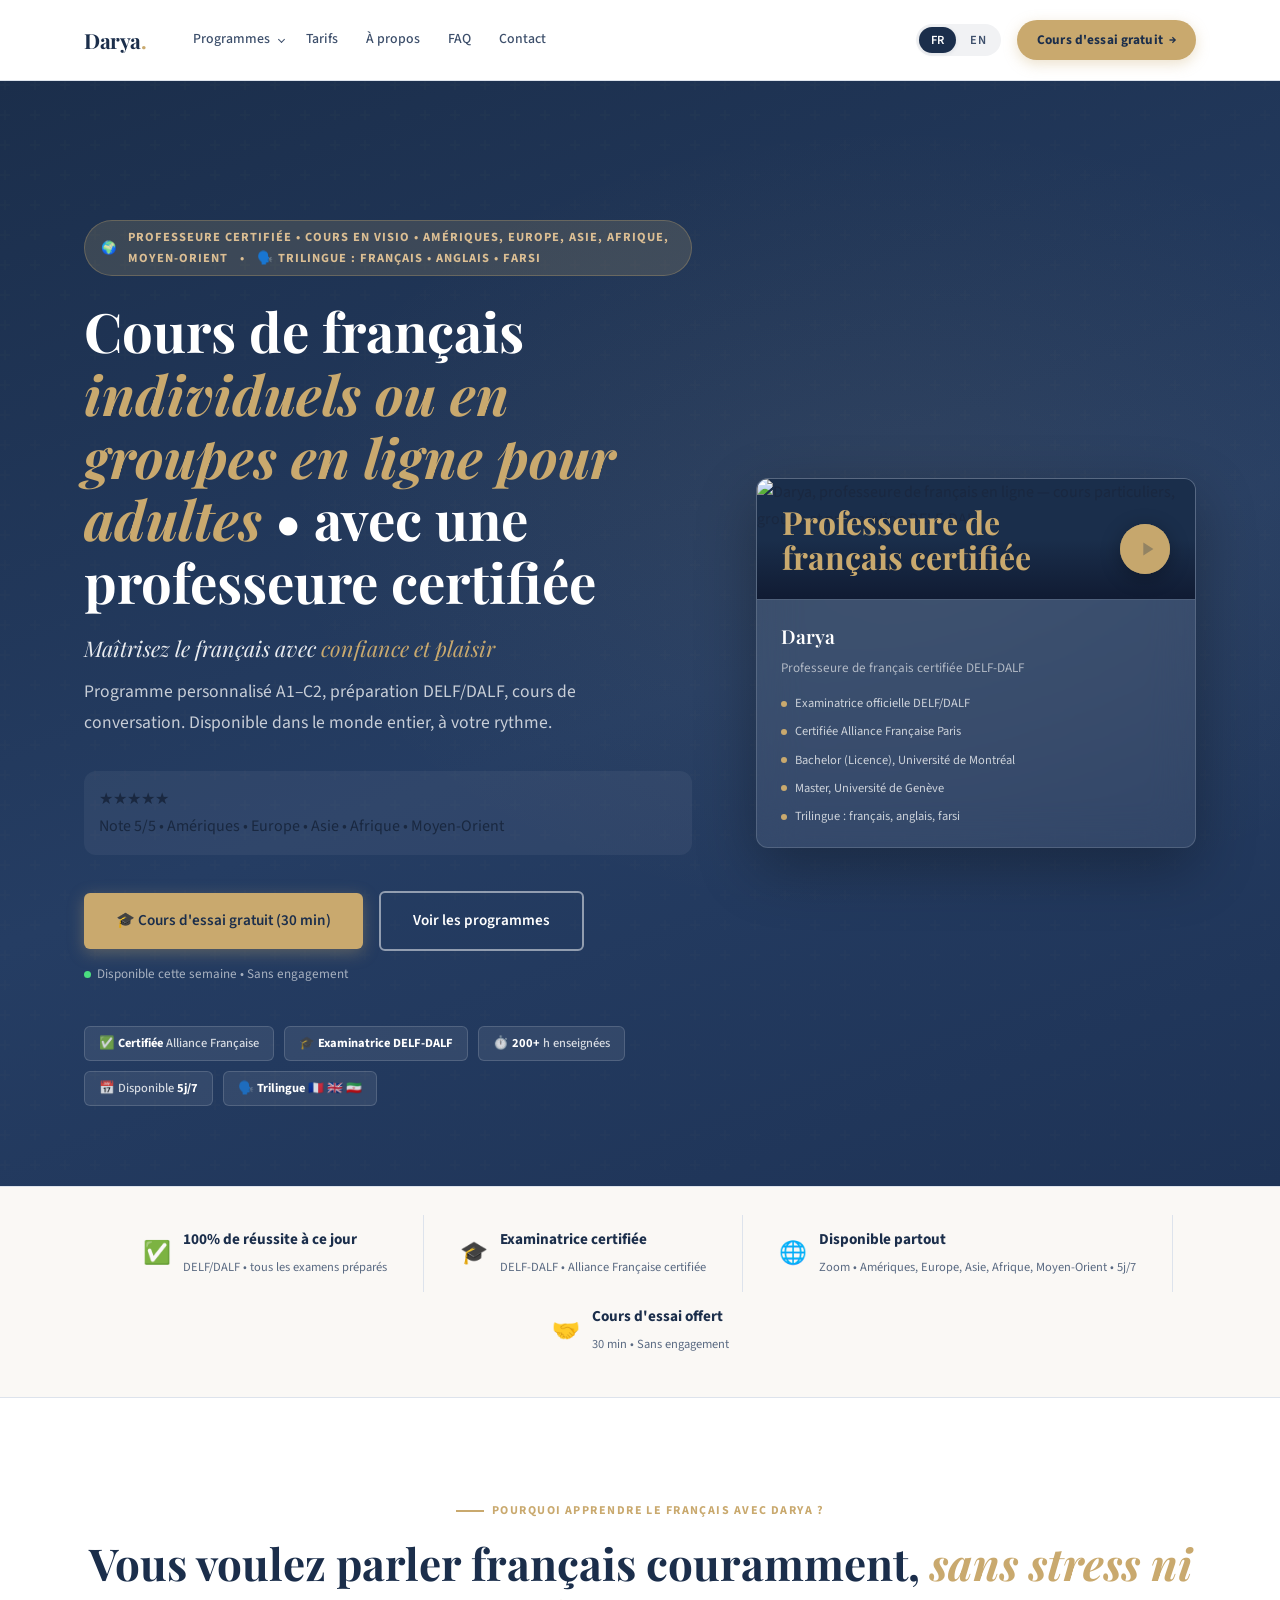
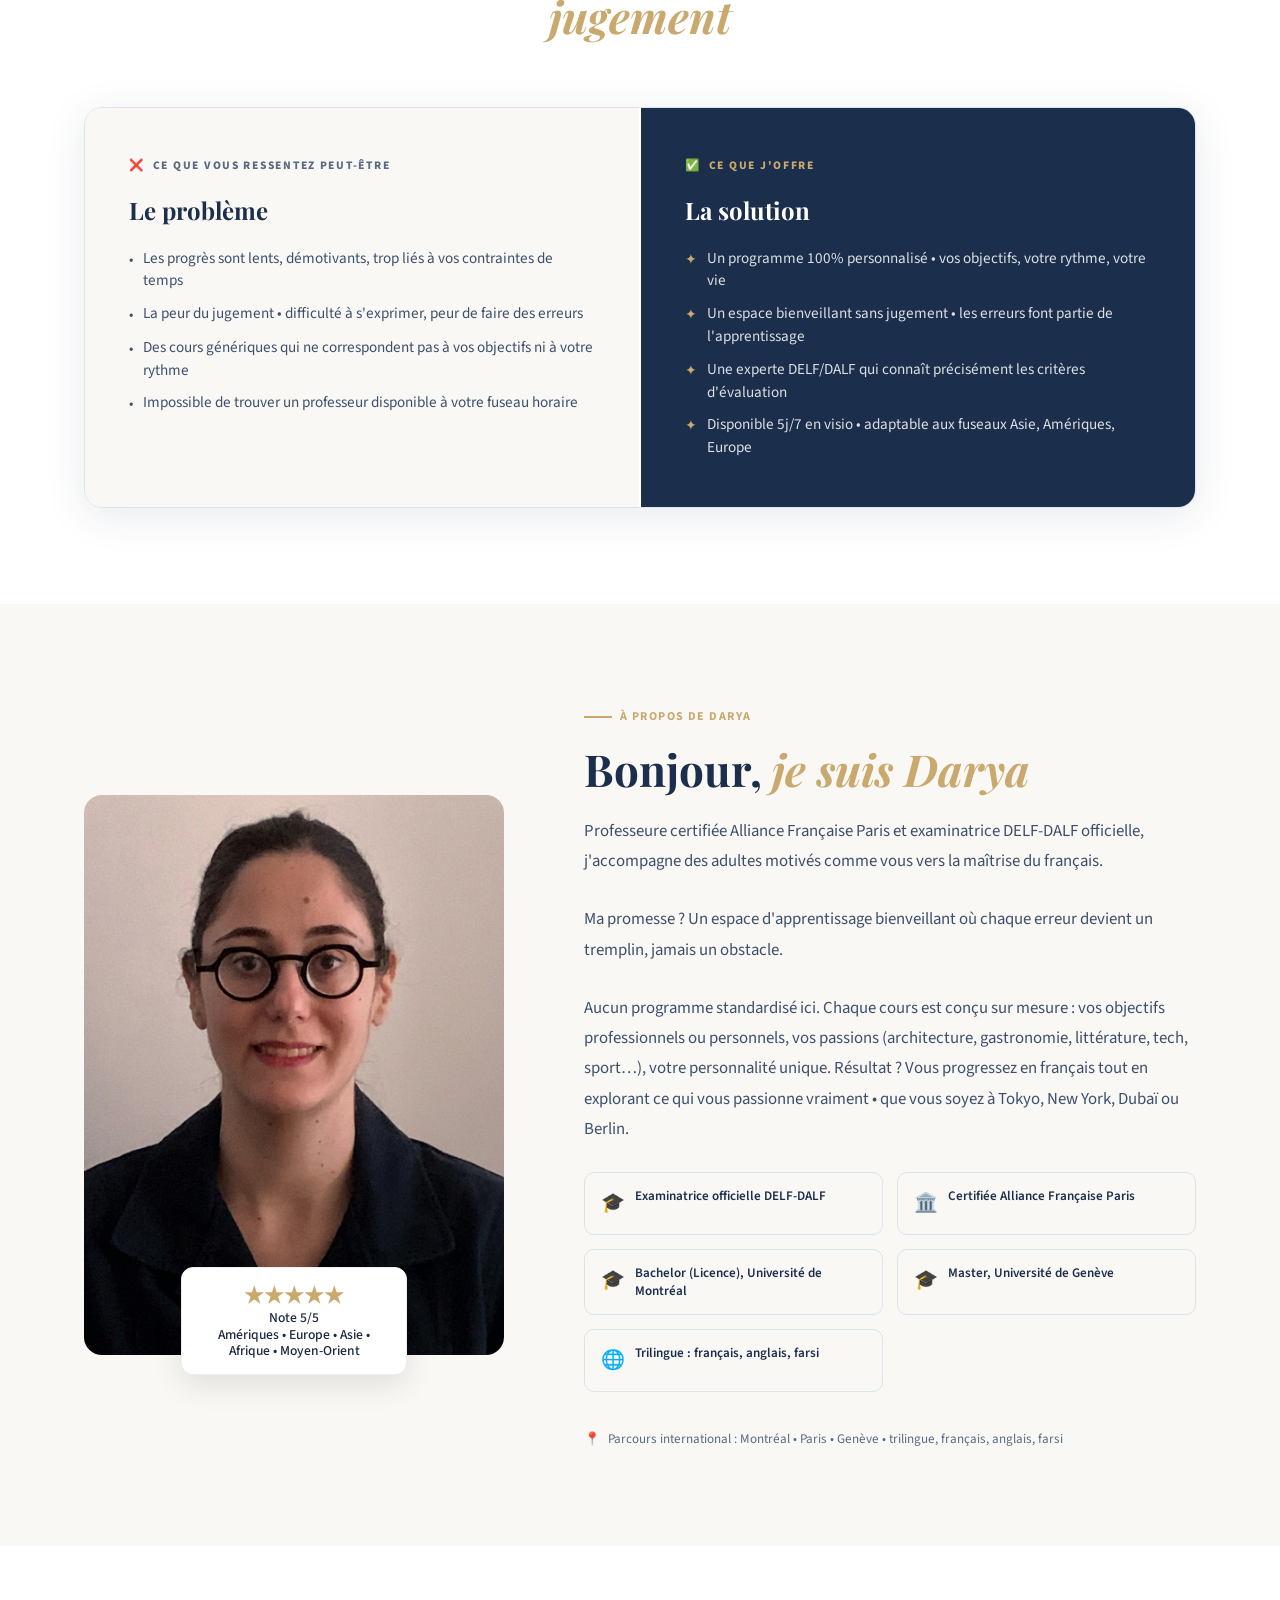
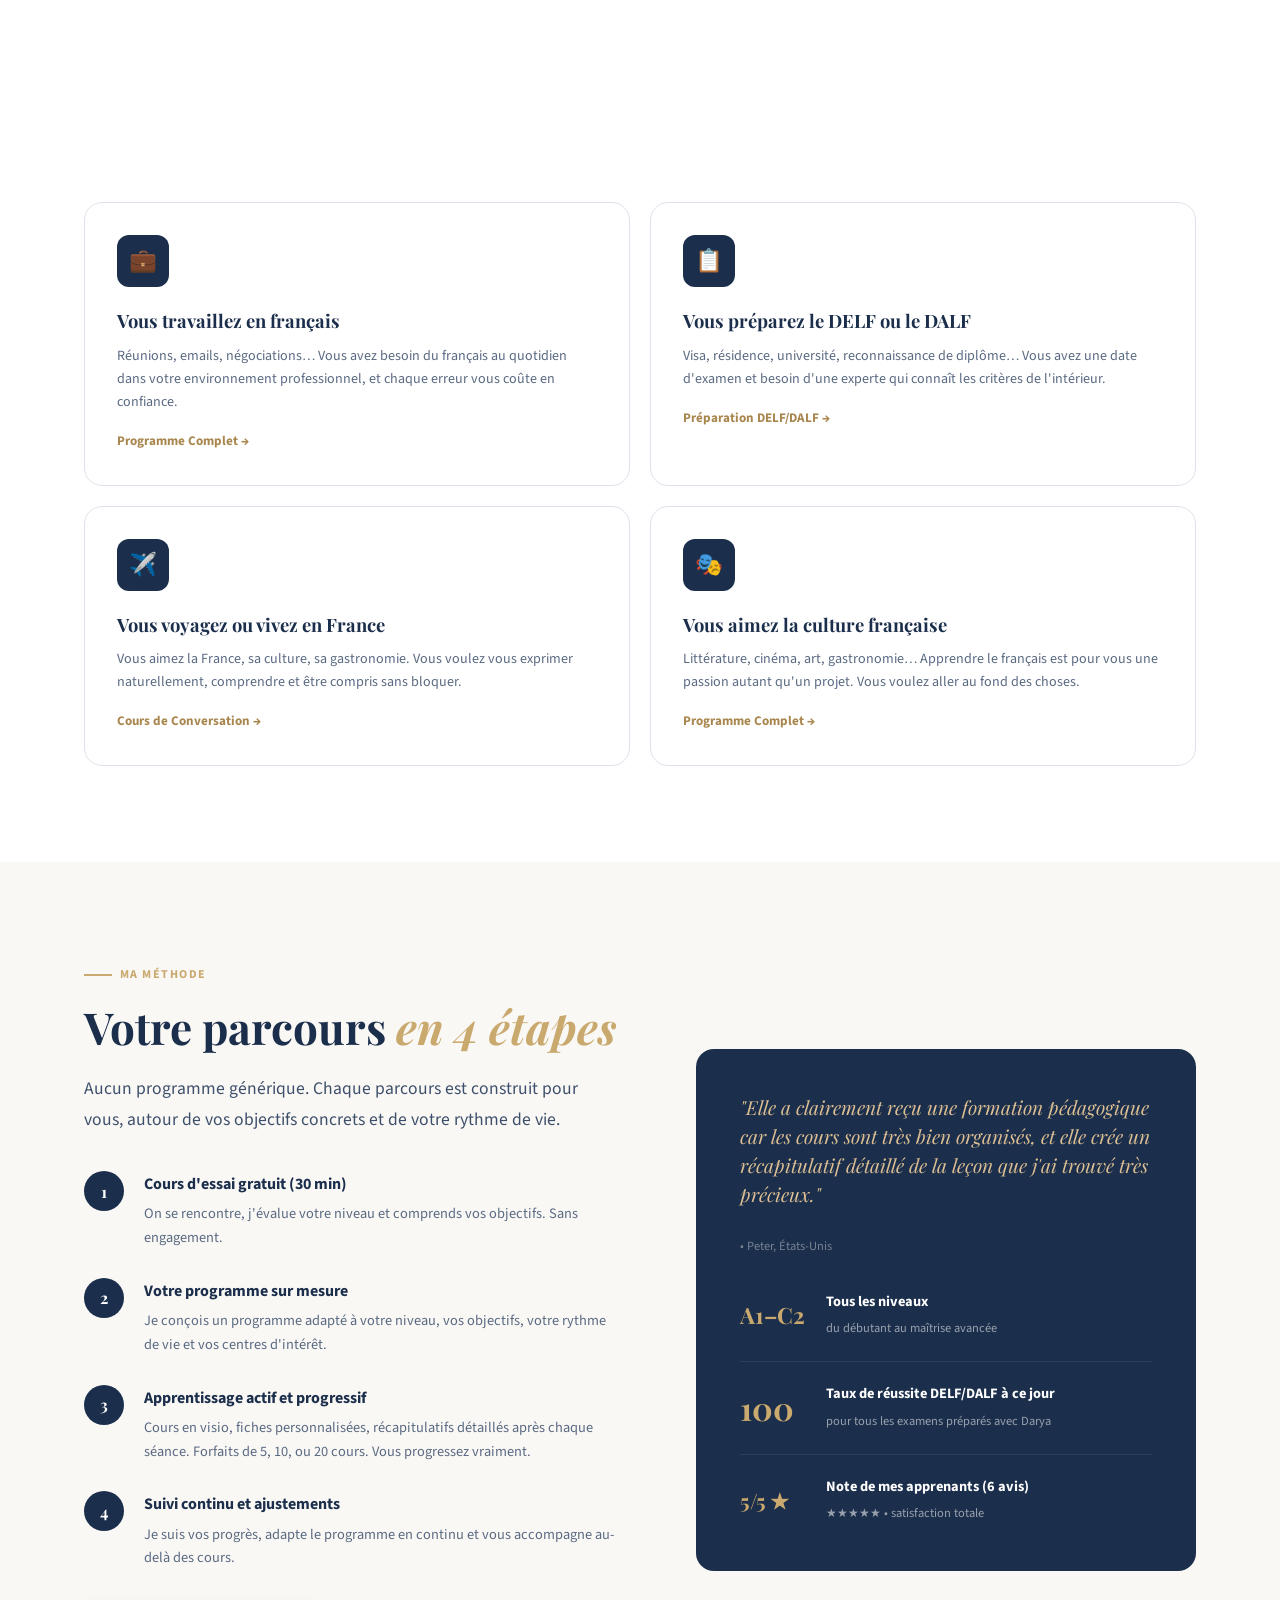
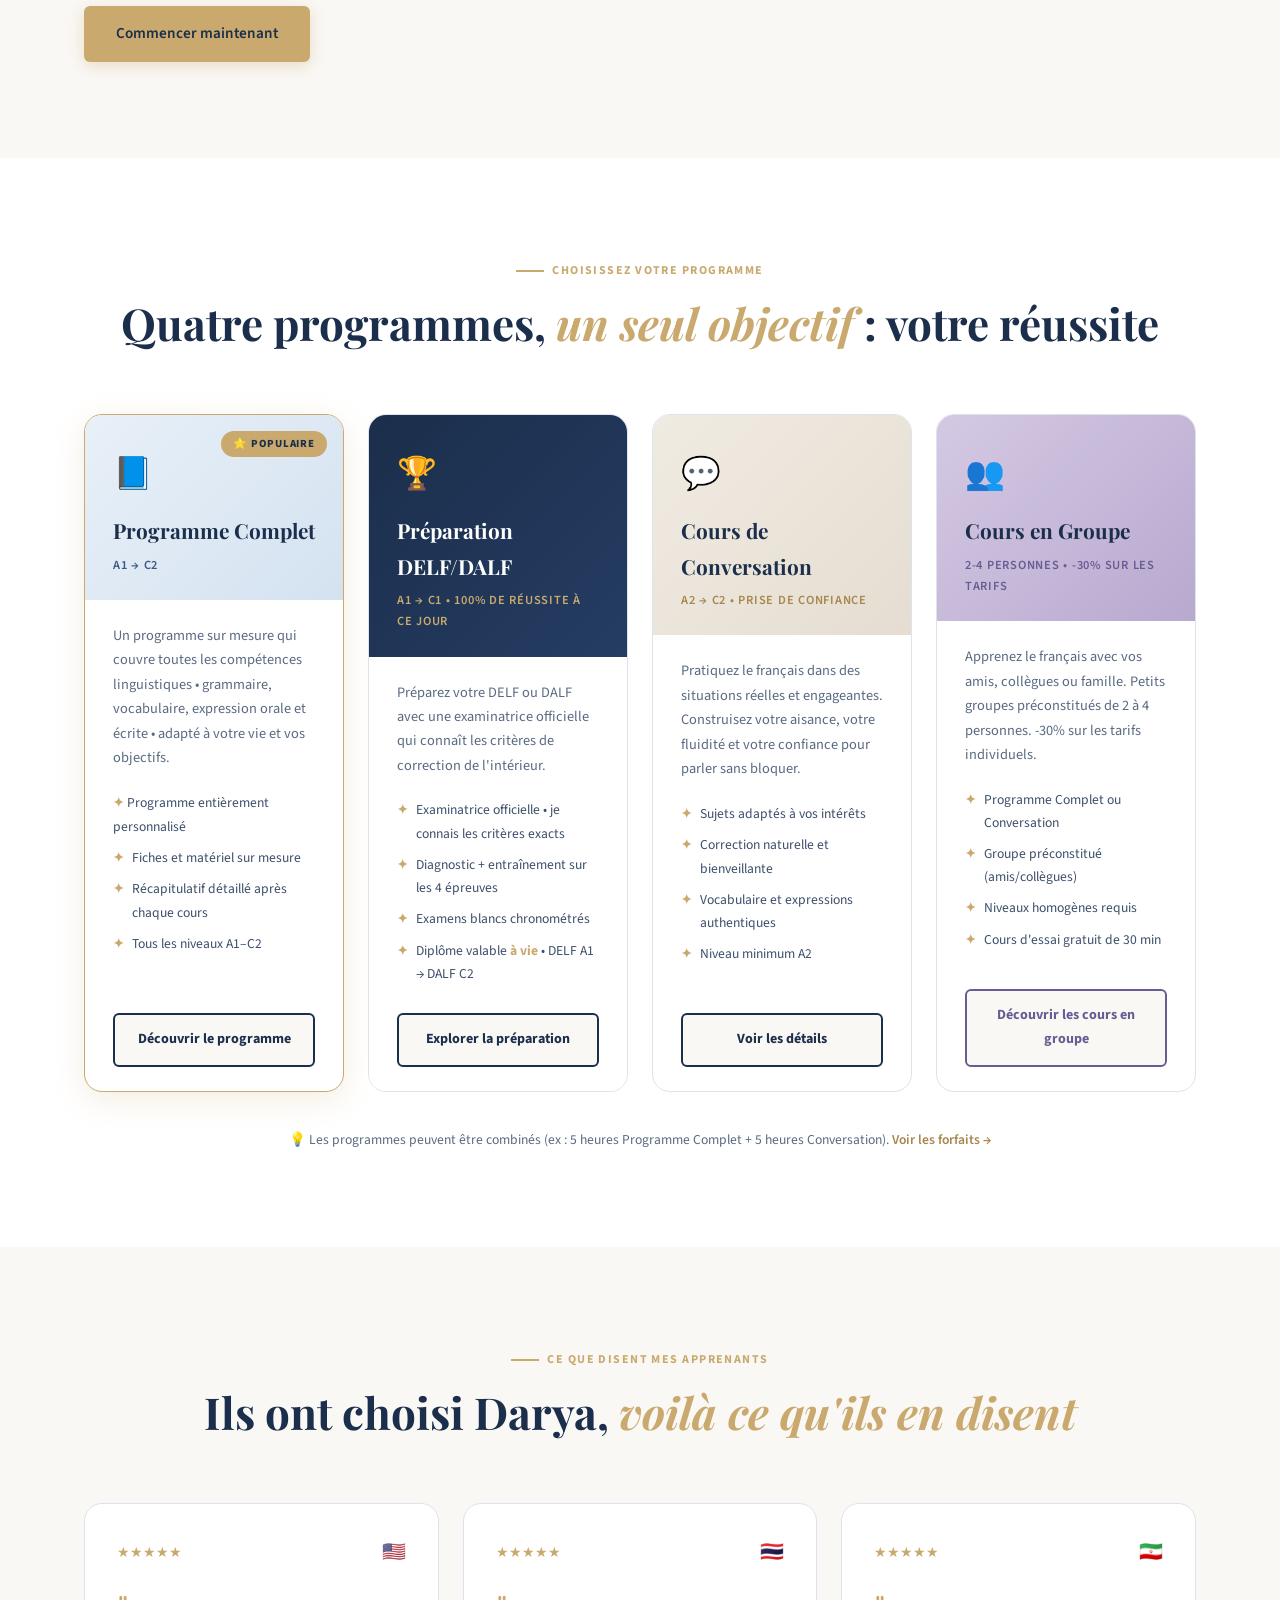
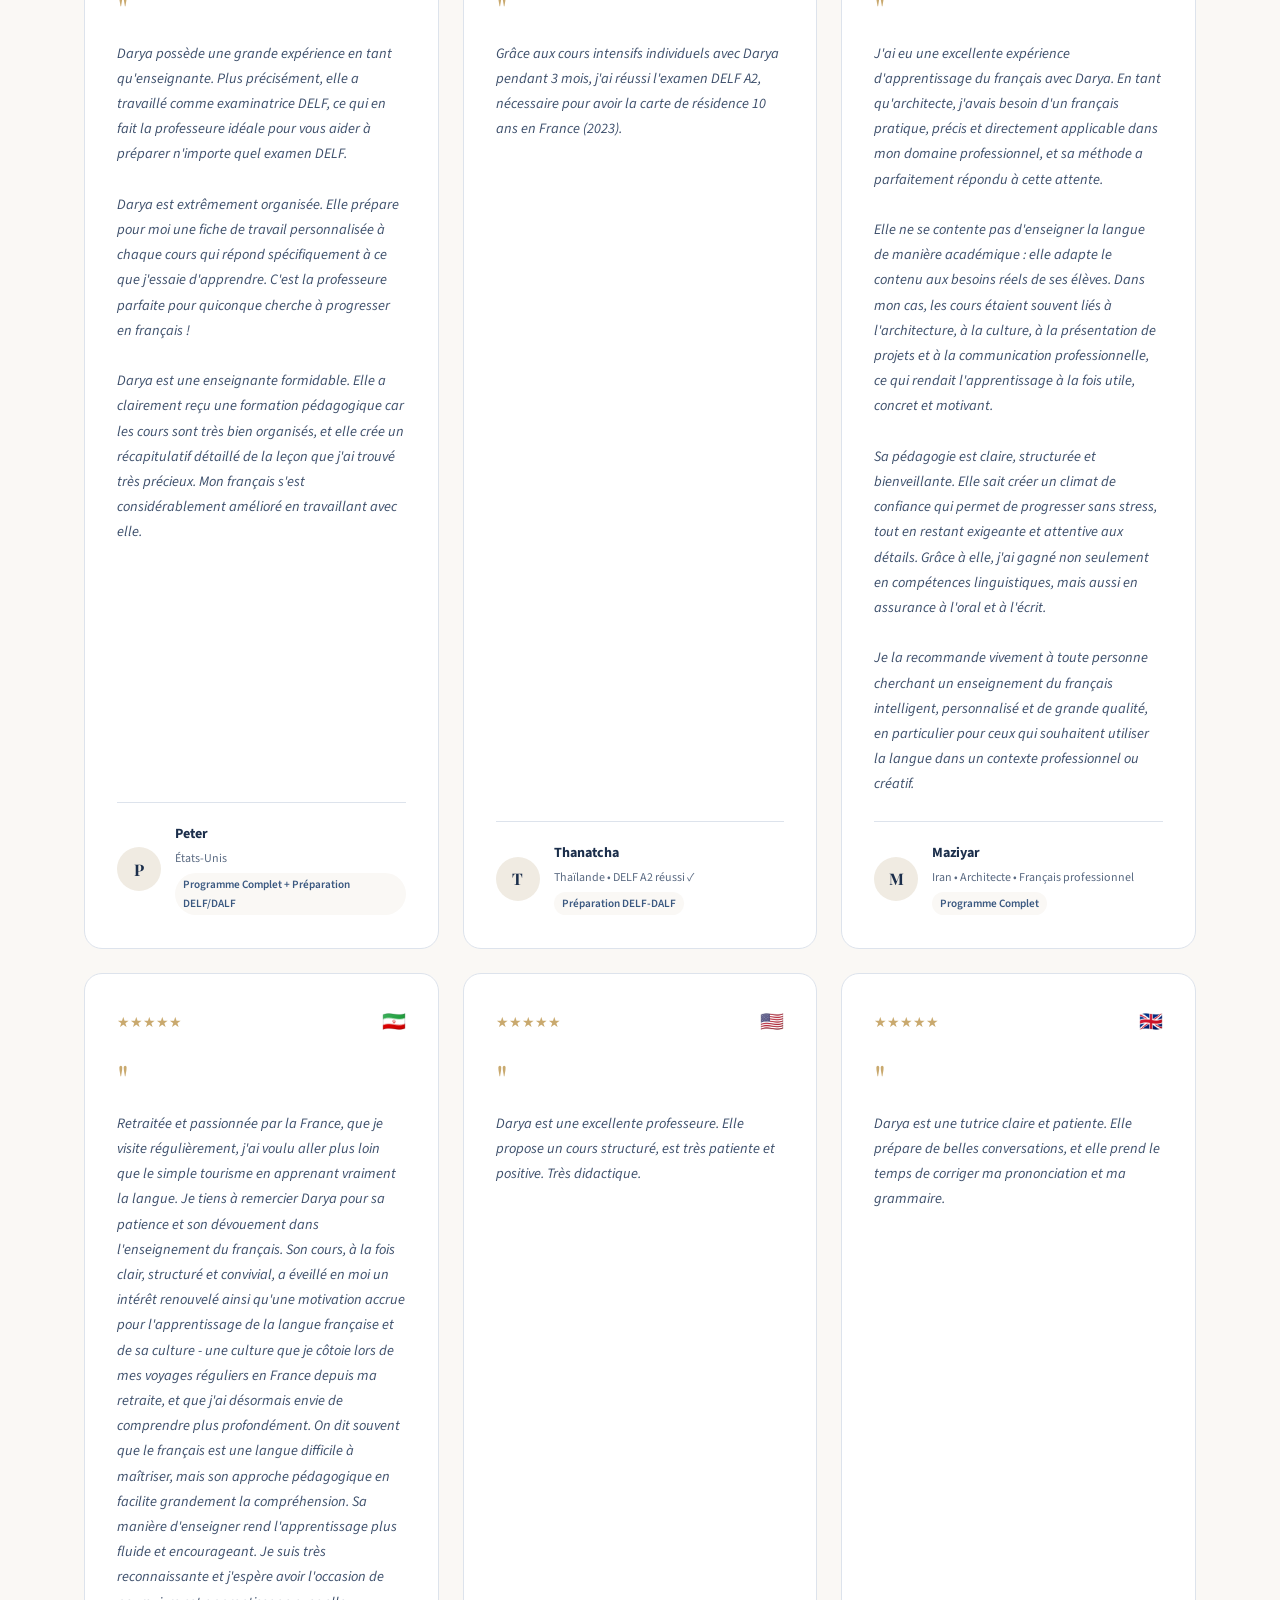
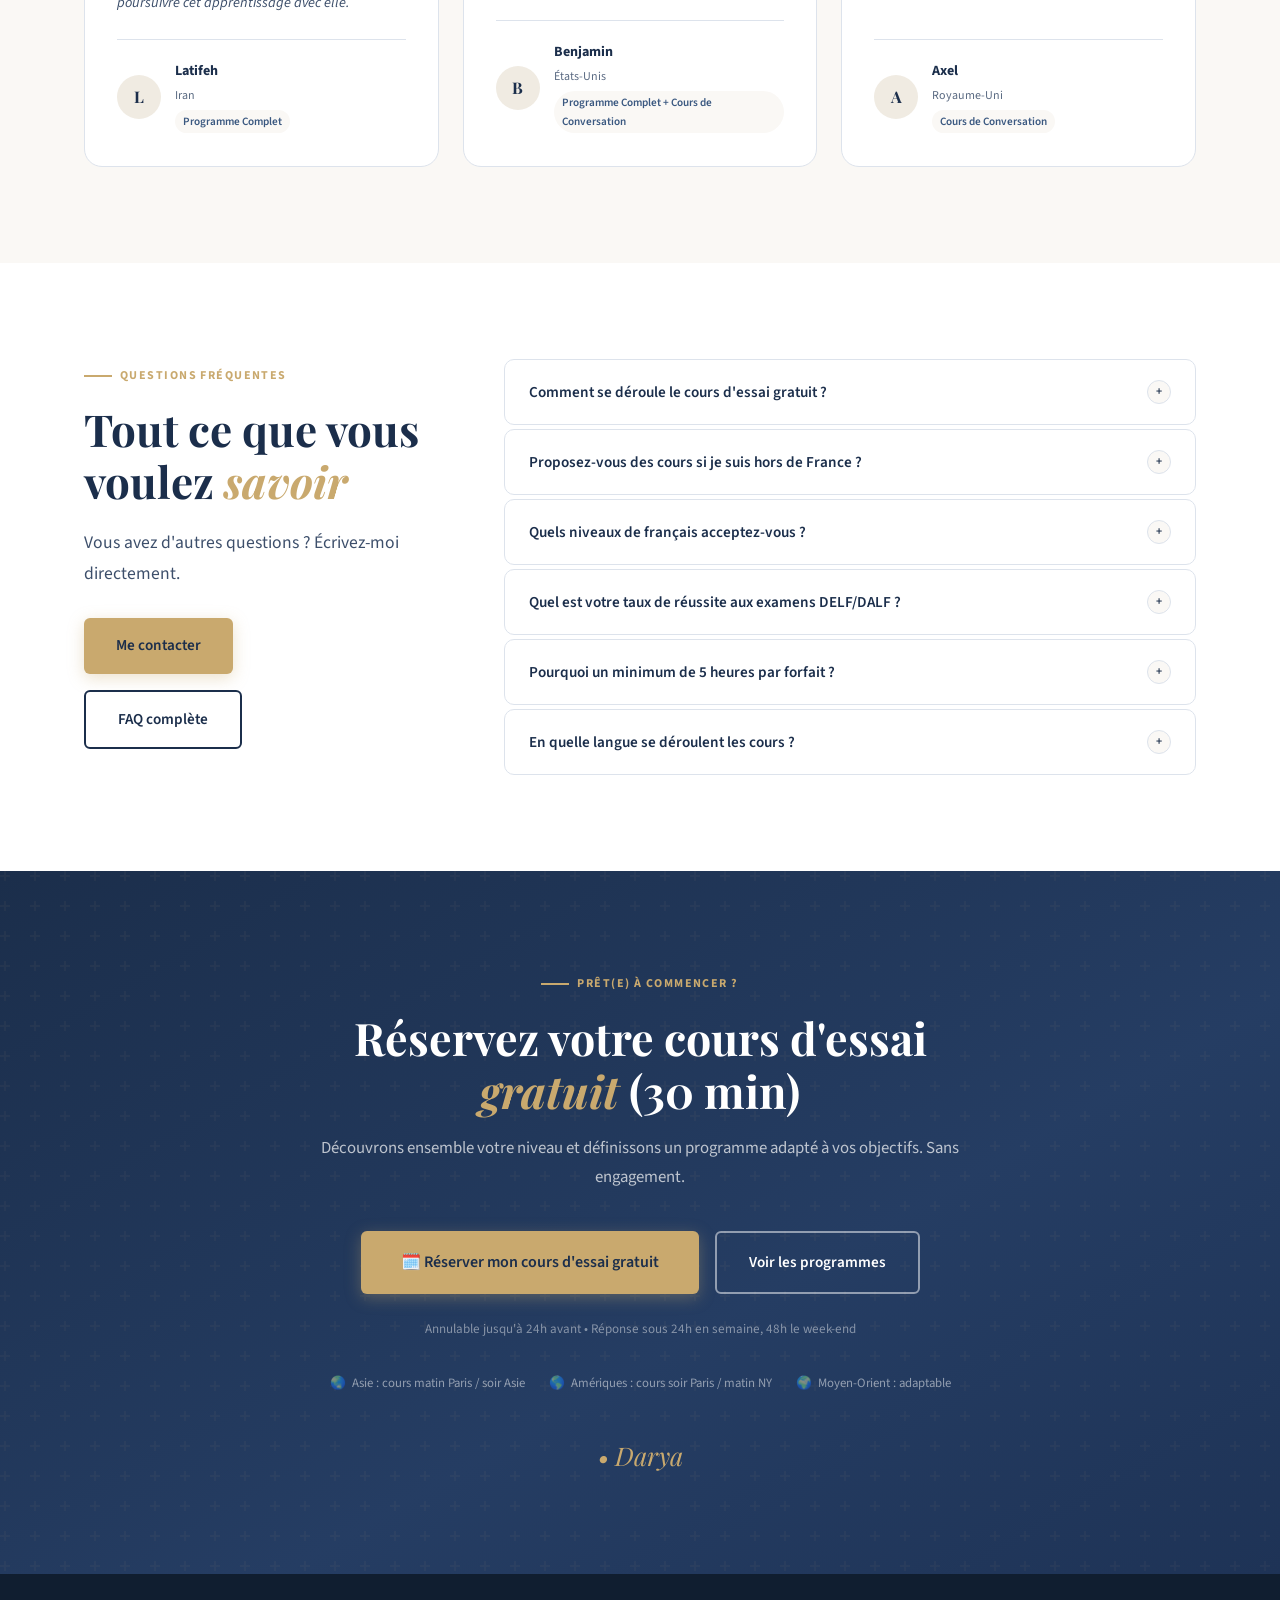
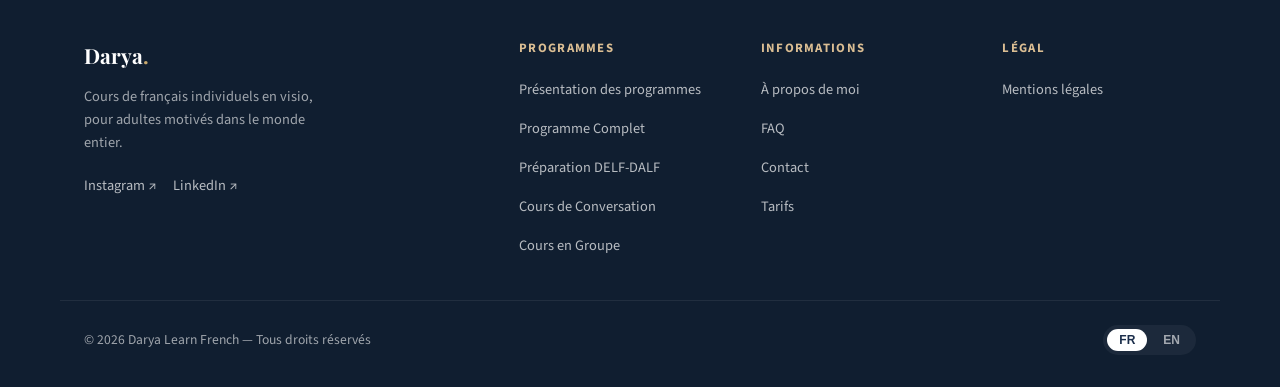
==== commit 439ff077: "SEO: titres, meta descriptions, Open Graph index, alts images Co-authored-by: Cursor <cursoragent@cu" ====
--- a/index.html
+++ b/index.html
@@ -9,12 +9,12 @@
   <link rel="apple-touch-icon" href="./favicon.png" />
 
   <!-- ══ SEO META ══ -->
-  <title>Darya — Cours de français individuel en ligne pour adultes | Professeure certifiée DELF-DALF</title>
-  <!-- EN title (for /en/ page): Darya — Individual Online French Lessons for Adults | DELF-DALF Certified Teacher -->
+  <title>Darya Learn French | Apprendre le Français &amp; Préparation DELF-DALF</title>
+  <!-- EN title (for /en/ page): Darya Learn French | Learn French & DELF-DALF Preparation -->
   <!-- Meta description : une seule par URL — FR pour /, EN pour /en/ -->
   <meta name="description"
-    content="Cours de français individuel et en groupe en ligne pour adultes avec Darya, professeure certifiée DELF-DALF & Alliance Française. Niveaux A1–C2. Cours en groupe 2-4 personnes (-30%). 100% de réussite DELF/DALF à ce jour. Premier cours offert — Amériques, Europe, Asie." />
-  <!-- EN meta description (à utiliser sur /en/) : Individual and group online French lessons for adults with Darya, DELF-DALF & Alliance Française certified teacher. Levels A1–C2. Group classes 2-4 people (-30%). 100% DELF/DALF pass rate. Free trial class — Americas, Europe, Asia. -->
+    content="Apprenez le français avec Darya. Cours particuliers, préparation intensive aux examens DELF/DALF et coaching personnalisé pour progresser rapidement." />
+  <!-- EN meta description (à utiliser sur /en/) : Learn French with Darya. Private lessons, intensive DELF/DALF exam prep, and personalized coaching to progress fast. -->
   <link rel="canonical" href="https://daryalearnfrench.com/" />
   <!-- hreflang SEO international — marchés principaux -->
   <link rel="alternate" hreflang="fr" href="https://daryalearnfrench.com/" />
@@ -38,16 +38,16 @@
   <meta property="og:locale" content="fr_FR" />
   <meta property="og:locale:alternate" content="en_US" />
   <meta property="og:title"
-    content="Darya — Cours de français individuel en ligne pour adultes | Professeure certifiée DELF-DALF" />
+    content="Darya Learn French | Apprendre le Français &amp; Préparation DELF-DALF" />
   <meta property="og:description"
-    content="Cours individuels et en groupe en visio, programme personnalisé A1–C2. Cours en groupe 2-4 personnes (-30%). 100% de réussite DELF/DALF à ce jour. Amériques, Europe, Asie. Premier cours offert." />
+    content="Apprenez le français avec Darya. Cours particuliers, préparation intensive aux examens DELF/DALF et coaching personnalisé pour progresser rapidement." />
   <meta property="og:image" content="https://daryalearnfrench.com/assets/og-image.jpg" />
   <meta property="og:image:alt" content="Darya, professeure de français certifiée DELF-DALF et Alliance Française" />
   <meta name="twitter:card" content="summary_large_image" />
   <meta name="twitter:title"
-    content="Darya — Cours de français individuel en ligne pour adultes | Professeure certifiée DELF-DALF" />
+    content="Darya Learn French | Apprendre le Français &amp; Préparation DELF-DALF" />
   <meta name="twitter:description"
-    content="Cours individuels et en groupe en visio, programme personnalisé A1–C2. Cours en groupe 2-4 personnes (-30%). 100% de réussite DELF/DALF à ce jour. Amériques, Europe, Asie. Premier cours offert." />
+    content="Apprenez le français avec Darya. Cours particuliers, préparation intensive aux examens DELF/DALF et coaching personnalisé pour progresser rapidement." />
   <meta name="twitter:image" content="https://daryalearnfrench.com/assets/og-image.jpg" />
 
   <!-- ══ SCHEMA.ORG ══ -->
@@ -1986,7 +1986,7 @@
             <div id="videoTrigger"
               style="display: grid; width: 100%; background: #1a2e4b; overflow: hidden; cursor: pointer;">
 
-              <img src="Darya-image-index.png" alt="Darya Learn French"
+              <img src="Darya-image-index.png" alt="Darya, professeure de français en ligne — cours particuliers, groupe et préparation DELF-DALF"
                 style="grid-column: 1; grid-row: 1; width: 100%; height: auto; display: block; object-fit: cover;">
 
               <div
@@ -2214,7 +2214,7 @@
       <div class="about__inner">
         <!-- Photo -->
         <div class="about__photo-wrap fade-up">
-          <img src="./photo_finale_HD.jpg" alt="Portrait de Darya"
+          <img src="./photo_finale_HD.jpg" alt="Portrait de Darya Feral, professeure certifiée DELF-DALF — Darya Learn French"
             style="width:100%;height:100%;object-fit:cover;object-position:center top;border-radius:var(--radius-lg);" />
 
           <div class="about__photo-badge">
